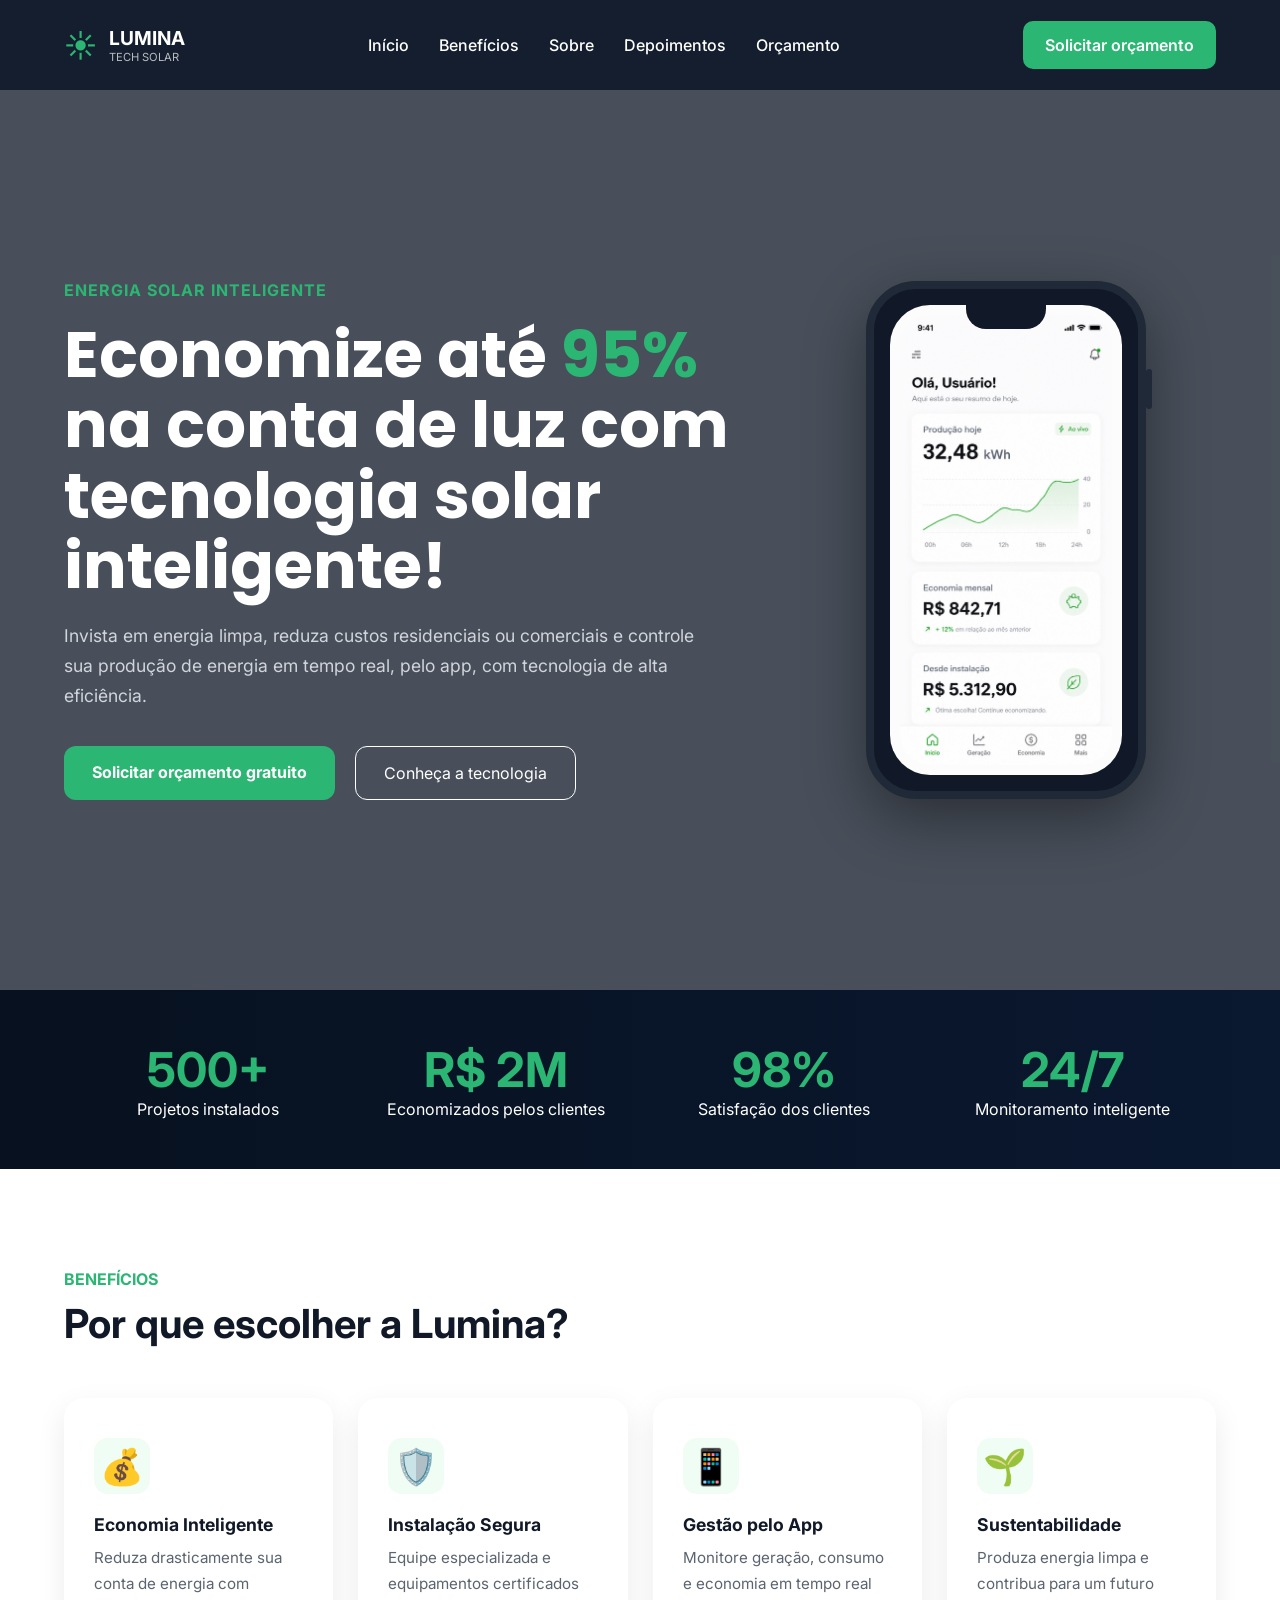
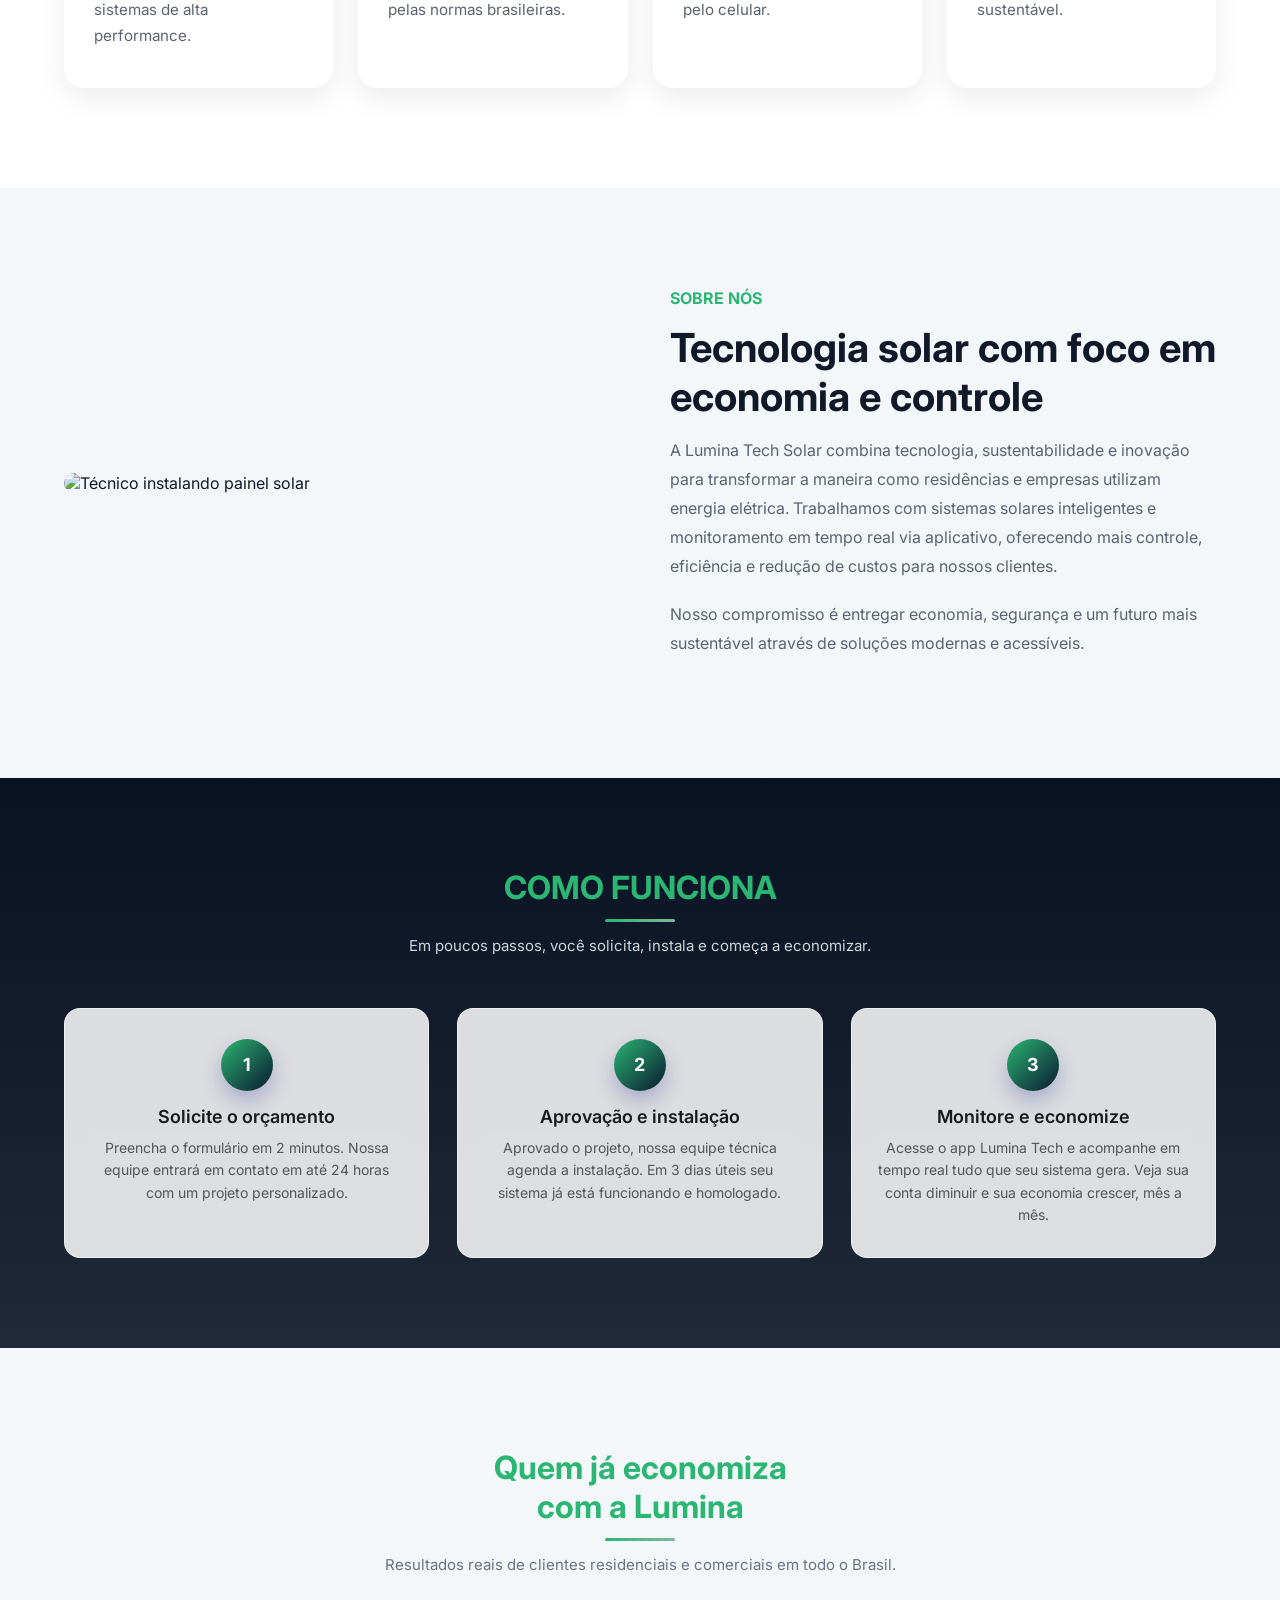
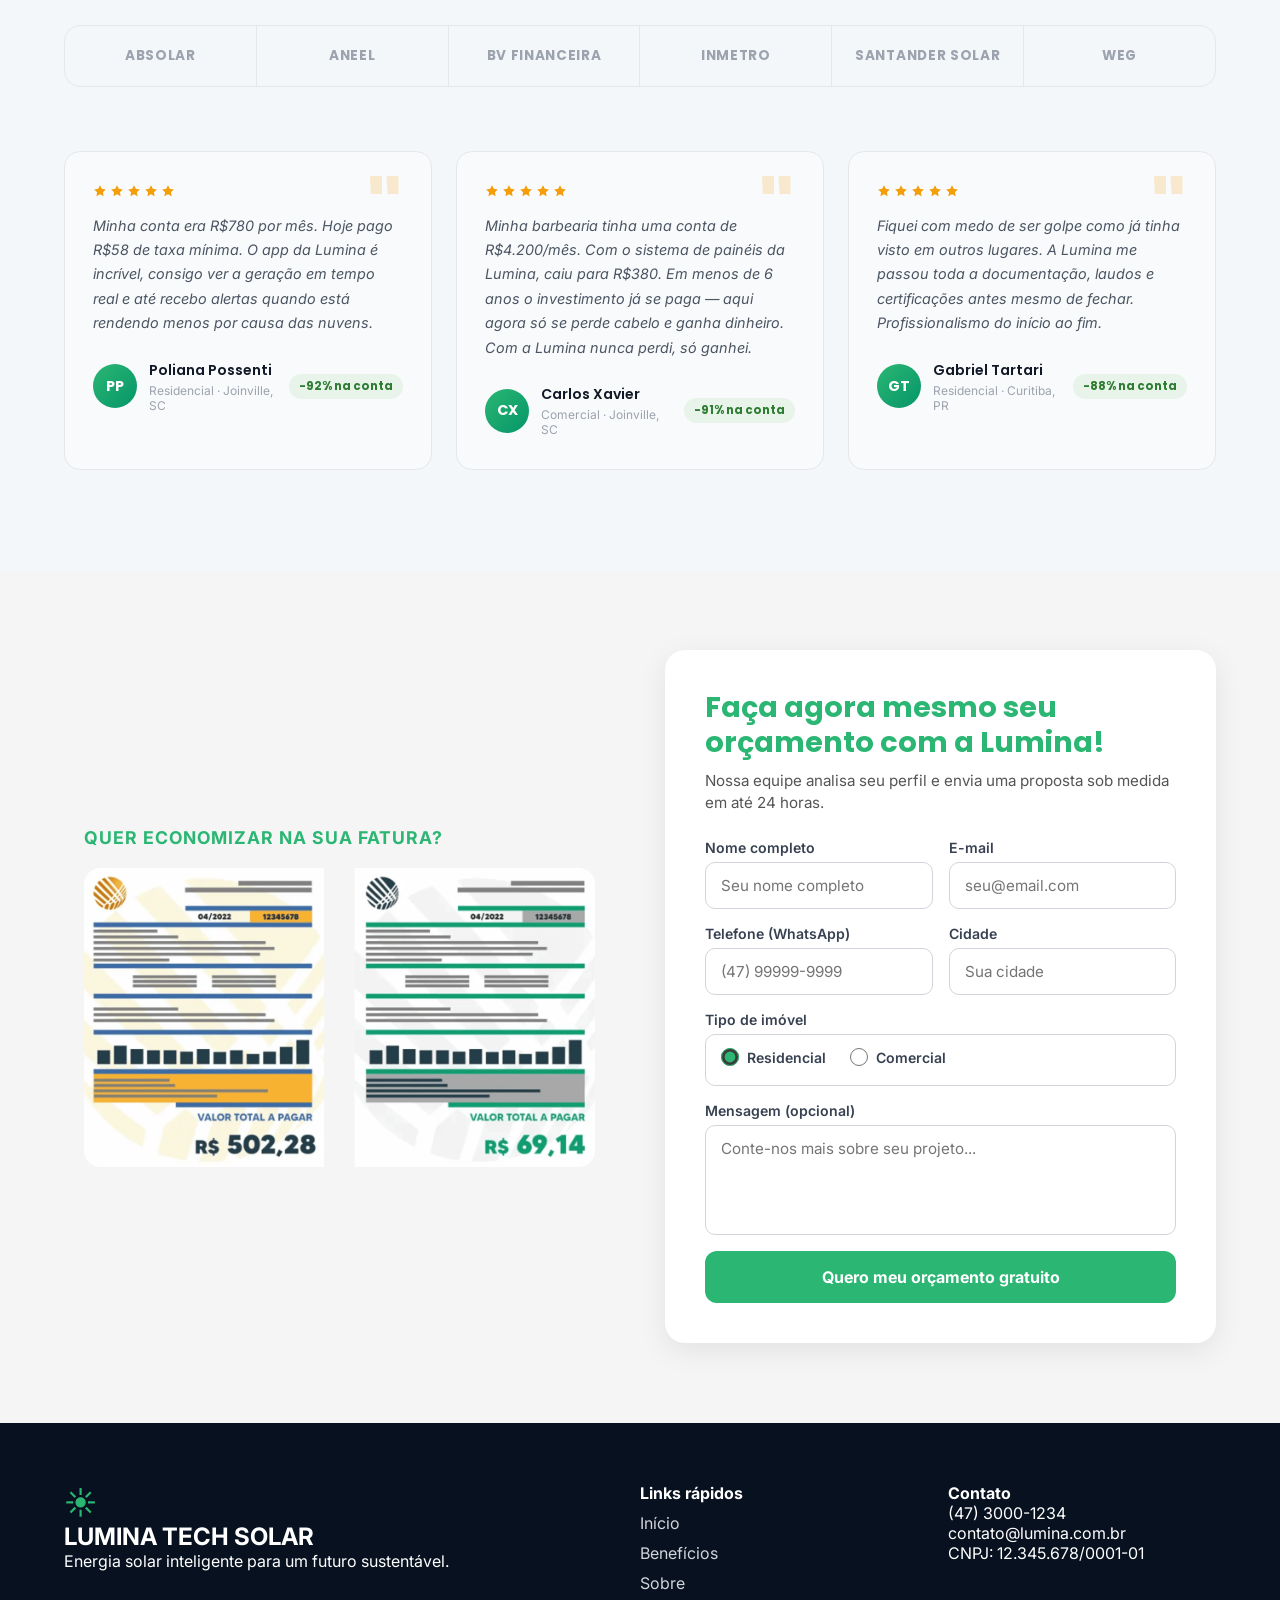
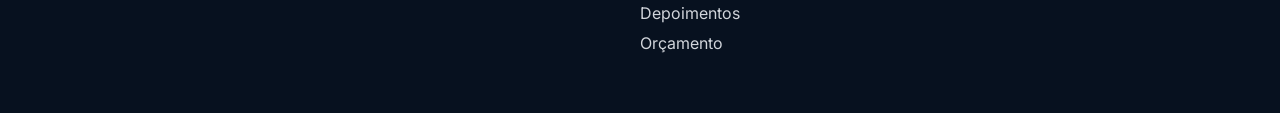
==== src/index.html @ 0398b2c4 "refact: refact architecture" ====
<!DOCTYPE html>
<html lang="pt-BR">
<head>
  <meta charset="UTF-8" />
  <meta name="viewport" content="width=device-width, initial-scale=1.0"/>
  <title>Lumina Tech Solar</title>

  <link rel="stylesheet" href="style/style.css"/>

  <link rel="preconnect" href="https://fonts.googleapis.com">
  <link rel="preconnect" href="https://fonts.gstatic.com" crossorigin>

  <link href="https://fonts.googleapis.com/css2?family=Inter:wght@300;400;500;600;700&family=Poppins:wght@600;700;800&display=swap" rel="stylesheet">
</head>

<body>

  <!-- HEADER -->
  <header class="header">
    <div class="container nav">

      <div class="logo">
        <span class="logo-icon">☀</span>
        <div>
          <h2>LUMINA</h2>
          <p>TECH SOLAR</p>
        </div>
      </div>

      <nav>
        <ul class="menu">
          <li><a href="#inicio">Início</a></li>
          <li><a href="#beneficios">Benefícios</a></li>
          <li><a href="#sobre">Sobre</a></li>
          <li><a href="#depoimentos">Depoimentos</a></li>
          <li><a href="#orcamento">Orçamento</a></li>
        </ul>
      </nav>

      <a href="#orcamento" class="btn-nav">Solicitar orçamento</a>

    </div>
  </header>

  <!-- HERO -->
  <section class="hero" id="inicio">
    <div class="overlay"></div>
    <div class="container hero-content">
      <div class="hero-text">
        <span class="tag">ENERGIA SOLAR INTELIGENTE</span>

        <h1>
          Economize até <span>95%</span><br>
          na conta de luz com<br>
          tecnologia solar inteligente!
        </h1>

        <p>
          Invista em energia limpa, reduza custos residenciais ou comerciais e controle sua produção de energia em tempo real,
          pelo app, com tecnologia de alta eficiência.
        </p>

        <div class="hero-buttons">
          <a href="#orcamento" class="btn-primary">Solicitar orçamento gratuito</a>
          <a href="#sobre" class="btn-secondary">Conheça a tecnologia</a>
        </div>
      </div>

      <div class="hero-phone">
        <div class="phone">
          <div class="phone-screen">
            <img src="media/app.png" alt="App Lumina">
          </div>
        </div>
      </div>
    </div>
  </section>

  <!-- STATS -->
  <section class="stats">
    <div class="container stats-grid">
      <div class="stat">
        <h2>500+</h2>
        <p>Projetos instalados</p>
      </div>
      <div class="stat">
        <h2>R$ 2M</h2>
        <p>Economizados pelos clientes</p>
      </div>
      <div class="stat">
        <h2>98%</h2>
        <p>Satisfação dos clientes</p>
      </div>
      <div class="stat">
        <h2>24/7</h2>
        <p>Monitoramento inteligente</p>
      </div>
    </div>
  </section>

  <!-- BENEFÍCIOS -->
  <section class="benefits" id="beneficios">
    <div class="container">
      <div class="benefits-title">
        <span>BENEFÍCIOS</span>
        <h2>Por que escolher a Lumina?</h2>
      </div>

      <div class="cards">
        <article class="card">
          <div class="icon">💰</div>
          <h3>Economia Inteligente</h3>
          <p>Reduza drasticamente sua conta de energia com sistemas de alta performance.</p>
        </article>

        <article class="card">
          <div class="icon">🛡️</div>
          <h3>Instalação Segura</h3>
          <p>Equipe especializada e equipamentos certificados pelas normas brasileiras.</p>
        </article>

        <article class="card">
          <div class="icon">📱</div>
          <h3>Gestão pelo App</h3>
          <p>Monitore geração, consumo e economia em tempo real pelo celular.</p>
        </article>

        <article class="card">
          <div class="icon">🌱</div>
          <h3>Sustentabilidade</h3>
          <p>Produza energia limpa e contribua para um futuro sustentável.</p>
        </article>
      </div>
    </div>
  </section>

  <!-- SOBRE -->
  <section class="about" id="sobre">
    <div class="container about-grid">
      <div class="about-image">
        <img
          src="https://images.unsplash.com/photo-1509391366360-2e959784a276?q=80&w=1200&auto=format&fit=crop"
          alt="Técnico instalando painel solar"
        >
      </div>

      <div class="about-text">
        <span>SOBRE NÓS</span>
        <h2>Tecnologia solar com foco em economia e controle</h2>
        <p>
          A Lumina Tech Solar combina tecnologia, sustentabilidade e inovação para transformar
          a maneira como residências e empresas utilizam energia elétrica.
          Trabalhamos com sistemas solares inteligentes e monitoramento em tempo real via aplicativo,
          oferecendo mais controle, eficiência e redução de custos para nossos clientes.
        </p>
        <p>
          Nosso compromisso é entregar economia, segurança
          e um futuro mais sustentável através de soluções modernas e acessíveis.
        </p>
      </div>
    </div>
  </section>

  <!-- COMO FUNCIONA -->
  <section id="como-funciona" aria-labelledby="como-funciona-title">
    <div class="container">
      <div class="section-header">
        <h2 class="section-title" id="como-funciona-title">COMO FUNCIONA</h2>
        <p class="section-subtitle">Em poucos passos, você solicita, instala e começa a economizar.</p>
      </div>

      <div class="steps-grid">
        <article class="step">
          <div class="step-number" aria-hidden="true">1</div>
          <h3 class="step-title">Solicite o orçamento</h3>
          <p class="step-desc">Preencha o formulário em 2 minutos. Nossa equipe entrará em contato em até 24 horas com um projeto personalizado.</p>
        </article>

        <article class="step">
          <div class="step-number" aria-hidden="true">2</div>
          <h3 class="step-title">Aprovação e instalação</h3>
          <p class="step-desc">Aprovado o projeto, nossa equipe técnica agenda a instalação. Em 3 dias úteis seu sistema já está funcionando e homologado.</p>
        </article>

        <article class="step">
          <div class="step-number" aria-hidden="true">3</div>
          <h3 class="step-title">Monitore e economize</h3>
          <p class="step-desc">Acesse o app Lumina Tech e acompanhe em tempo real tudo que seu sistema gera. Veja sua conta diminuir e sua economia crescer, mês a mês.</p>
        </article>
      </div>
    </div>
  </section>

  <!-- DEPOIMENTOS -->
  <section id="depoimentos" aria-labelledby="depoimentos-title">
    <div class="container">
      <div class="section-header">
        <h2 class="section-title" id="depoimentos-title">Quem já economiza<br>com a Lumina</h2>
        <p class="section-subtitle">Resultados reais de clientes residenciais e comerciais em todo o Brasil.</p>
      </div>

      <div class="partners-bar" aria-label="Parceiros e certificações">
        <div class="partner-item"><span class="partner-logo">ABSOLAR</span></div>
        <div class="partner-item"><span class="partner-logo">ANEEL</span></div>
        <div class="partner-item"><span class="partner-logo">BV Financeira</span></div>
        <div class="partner-item"><span class="partner-logo">INMETRO</span></div>
        <div class="partner-item"><span class="partner-logo">Santander Solar</span></div>
        <div class="partner-item"><span class="partner-logo">WEG</span></div>
      </div>

      <div class="testimonials-grid">
        <article class="testimonial-card">
          <div class="testimonial-stars" aria-label="5 estrelas">
            <svg class="star" viewBox="0 0 24 24"><path d="M12 2l3.09 6.26L22 9.27l-5 4.87 1.18 6.88L12 17.77l-6.18 3.25L7 14.14 2 9.27l6.91-1.01L12 2z"/></svg>
            <svg class="star" viewBox="0 0 24 24"><path d="M12 2l3.09 6.26L22 9.27l-5 4.87 1.18 6.88L12 17.77l-6.18 3.25L7 14.14 2 9.27l6.91-1.01L12 2z"/></svg>
            <svg class="star" viewBox="0 0 24 24"><path d="M12 2l3.09 6.26L22 9.27l-5 4.87 1.18 6.88L12 17.77l-6.18 3.25L7 14.14 2 9.27l6.91-1.01L12 2z"/></svg>
            <svg class="star" viewBox="0 0 24 24"><path d="M12 2l3.09 6.26L22 9.27l-5 4.87 1.18 6.88L12 17.77l-6.18 3.25L7 14.14 2 9.27l6.91-1.01L12 2z"/></svg>
            <svg class="star" viewBox="0 0 24 24"><path d="M12 2l3.09 6.26L22 9.27l-5 4.87 1.18 6.88L12 17.77l-6.18 3.25L7 14.14 2 9.27l6.91-1.01L12 2z"/></svg>
          </div>
          <p class="testimonial-text">Minha conta era R$780 por mês. Hoje pago R$58 de taxa mínima. O app da Lumina é incrível, consigo ver a geração em tempo real e até recebo alertas quando está rendendo menos por causa das nuvens.</p>
          <div class="testimonial-author">
            <div class="author-avatar" aria-hidden="true">PP</div>
            <div>
              <div class="author-name">Poliana Possenti</div>
              <div class="author-info">Residencial · Joinville, SC</div>
            </div>
            <div class="author-saving">-92% na conta</div>
          </div>
        </article>

        <article class="testimonial-card">
          <div class="testimonial-stars" aria-label="5 estrelas">
            <svg class="star" viewBox="0 0 24 24"><path d="M12 2l3.09 6.26L22 9.27l-5 4.87 1.18 6.88L12 17.77l-6.18 3.25L7 14.14 2 9.27l6.91-1.01L12 2z"/></svg>
            <svg class="star" viewBox="0 0 24 24"><path d="M12 2l3.09 6.26L22 9.27l-5 4.87 1.18 6.88L12 17.77l-6.18 3.25L7 14.14 2 9.27l6.91-1.01L12 2z"/></svg>
            <svg class="star" viewBox="0 0 24 24"><path d="M12 2l3.09 6.26L22 9.27l-5 4.87 1.18 6.88L12 17.77l-6.18 3.25L7 14.14 2 9.27l6.91-1.01L12 2z"/></svg>
            <svg class="star" viewBox="0 0 24 24"><path d="M12 2l3.09 6.26L22 9.27l-5 4.87 1.18 6.88L12 17.77l-6.18 3.25L7 14.14 2 9.27l6.91-1.01L12 2z"/></svg>
            <svg class="star" viewBox="0 0 24 24"><path d="M12 2l3.09 6.26L22 9.27l-5 4.87 1.18 6.88L12 17.77l-6.18 3.25L7 14.14 2 9.27l6.91-1.01L12 2z"/></svg>
          </div>
          <p class="testimonial-text">Minha barbearia tinha uma conta de R$4.200/mês. Com o sistema de painéis da Lumina, caiu para R$380. Em menos de 6 anos o investimento já se paga — aqui agora só se perde cabelo e ganha dinheiro. Com a Lumina nunca perdi, só ganhei.</p>
          <div class="testimonial-author">
            <div class="author-avatar" aria-hidden="true">CX</div>
            <div>
              <div class="author-name">Carlos Xavier</div>
              <div class="author-info">Comercial · Joinville, SC</div>
            </div>
            <div class="author-saving">-91% na conta</div>
          </div>
        </article>

        <article class="testimonial-card">
          <div class="testimonial-stars" aria-label="5 estrelas">
            <svg class="star" viewBox="0 0 24 24"><path d="M12 2l3.09 6.26L22 9.27l-5 4.87 1.18 6.88L12 17.77l-6.18 3.25L7 14.14 2 9.27l6.91-1.01L12 2z"/></svg>
            <svg class="star" viewBox="0 0 24 24"><path d="M12 2l3.09 6.26L22 9.27l-5 4.87 1.18 6.88L12 17.77l-6.18 3.25L7 14.14 2 9.27l6.91-1.01L12 2z"/></svg>
            <svg class="star" viewBox="0 0 24 24"><path d="M12 2l3.09 6.26L22 9.27l-5 4.87 1.18 6.88L12 17.77l-6.18 3.25L7 14.14 2 9.27l6.91-1.01L12 2z"/></svg>
            <svg class="star" viewBox="0 0 24 24"><path d="M12 2l3.09 6.26L22 9.27l-5 4.87 1.18 6.88L12 17.77l-6.18 3.25L7 14.14 2 9.27l6.91-1.01L12 2z"/></svg>
            <svg class="star" viewBox="0 0 24 24"><path d="M12 2l3.09 6.26L22 9.27l-5 4.87 1.18 6.88L12 17.77l-6.18 3.25L7 14.14 2 9.27l6.91-1.01L12 2z"/></svg>
          </div>
          <p class="testimonial-text">Fiquei com medo de ser golpe como já tinha visto em outros lugares. A Lumina me passou toda a documentação, laudos e certificações antes mesmo de fechar. Profissionalismo do início ao fim.</p>
          <div class="testimonial-author">
            <div class="author-avatar" aria-hidden="true">GT</div>
            <div>
              <div class="author-name">Gabriel Tartari</div>
              <div class="author-info">Residencial · Curitiba, PR</div>
            </div>
            <div class="author-saving">-88% na conta</div>
          </div>
        </article>
      </div>
    </div>
  </section>

  <!-- FORMULÁRIO -->
  <section class="form-section" id="orcamento">
    <div class="container form-grid">

      <!-- Esquerda -->
      <div class="form-left">
        <h3>QUER ECONOMIZAR NA SUA FATURA?</h3>
        <img src="media/fatura.png" alt="Simulação de fatura com energia solar">
      </div>

      <!-- Direita -->
      <div class="form-right">
        <h2>Faça agora mesmo seu orçamento com a Lumina!</h2>
        <p>Nossa equipe analisa seu perfil e envia uma proposta sob medida em até 24 horas.</p>

        <form class="form-row" id="main-form">
          <div class="input-group">
            <label for="nome">Nome completo</label>
            <input type="text" id="nome" placeholder="Seu nome completo">
          </div>

          <div class="input-group">
            <label for="email">E-mail</label>
            <input type="email" id="email" placeholder="seu@email.com">
          </div>

          <div class="input-group">
            <label for="telefone">Telefone (WhatsApp)</label>
            <input type="tel" id="telefone" placeholder="(47) 99999-9999" maxlength="11">
          </div>

          <div class="input-group">
            <label for="cidade">Cidade</label>
            <input type="text" id="cidade" placeholder="Sua cidade">
          </div>

          <div class="input-group full">
            <label>Tipo de imóvel</label>
            <div class="radio-group">
              <label class="radio-label">
                <input type="radio" name="tipo" value="Residencial" checked>
                Residencial
              </label>
              <label class="radio-label">
                <input type="radio" name="tipo" value="Comercial">
                Comercial
              </label>
            </div>
          </div>

          <div class="input-group full">
            <label for="mensagem">Mensagem (opcional)</label>
            <textarea id="mensagem" placeholder="Conte-nos mais sobre seu projeto..."></textarea>
          </div>

          <button type="submit" class="btn-form full-btn">
            Quero meu orçamento gratuito
          </button>
        </form>
      </div>

    </div>
  </section>

  <!-- FOOTER -->
  <footer class="footer">
    <div class="container footer-grid">

      <div>
        <span class="logo-icon">☀</span>
        <h2>LUMINA TECH SOLAR</h2>
        <p>Energia solar inteligente para um futuro sustentável.</p>
      </div>

      <div>
        <h4>Links rápidos</h4>
        <a href="#inicio">Início</a>
        <a href="#beneficios">Benefícios</a>
        <a href="#sobre">Sobre</a>
        <a href="#depoimentos">Depoimentos</a>
        <a href="#orcamento">Orçamento</a>
      </div>

      <div>
        <h4>Contato</h4>
        <p>(47) 3000-1234</p>
        <p>contato@lumina.com.br</p>
        <p>CNPJ: 12.345.678/0001-01</p>
      </div>

    </div>
  </footer>

</body>
</html>
---- src/style/style.css ----
/* style.css */

:root {
  --primary: #2BB673;
  --dark: #081223;
  --light: #F4F7FA;
  --text: #5B6470;
  --white: #FFFFFF;
  --gray-light: #E5E7EB;
  --gray-mid: #9CA3AF;
  --gray-text: #4B5563;
  --off-white: #F9FAFB;
  --sun: #F59E0B;
  --blue-mid: #2BB673;
  --blue-accent: #059669;
  --blue-deep: #111827;
  --shadow: 0 10px 30px rgba(0, 0, 0, 0.1);
  --transition: 0.25s ease;
  --radius-lg: 16px;
  --font-display: 'Poppins', sans-serif;
}

* {
  margin: 0;
  padding: 0;
  box-sizing: border-box;
}

html {
  scroll-behavior: smooth;
}

body {
  font-family: 'Inter', sans-serif;
  color: #111827;
  background: white;
}

.container {
  width: 90%;
  max-width: 1200px;
  margin: auto;
}

/* HEADER */

.header {
  position: sticky;
  top: 0;
  z-index: 999;
  background: rgba(8, 18, 35, .95);
  backdrop-filter: blur(10px);
}

.nav {
  height: 90px;
  display: flex;
  align-items: center;
  justify-content: space-between;
}

.logo {
  display: flex;
  align-items: center;
  gap: 12px;
  color: white;
}

.logo h2 { font-size: 1.2rem; }
.logo p { font-size: .7rem; opacity: .7; }

.logo-icon {
  font-size: 2rem;
  color: var(--primary);
}

.menu {
  display: flex;
  gap: 30px;
  list-style: none;
}

.menu a {
  text-decoration: none;
  color: white;
  font-weight: 500;
  transition: .3s;
}

.menu a:hover { color: var(--primary); }

.btn-nav {
  background: var(--primary);
  color: white;
  text-decoration: none;
  padding: 14px 22px;
  border-radius: 10px;
  font-weight: 600;
}

/* HERO */

.hero {
  position: relative;
  min-height: 100vh;
  background: url('https://images.unsplash.com/photo-1509391366360-2e959784a276?q=80&w=1400&auto=format&fit=crop') center/cover;
  display: flex;
  align-items: center;
}

.overlay {
  position: absolute;
  inset: 0;
  background: rgba(2, 12, 27, .72);
}

.hero-content {
  position: relative;
  z-index: 2;
  display: grid;
  grid-template-columns: 1fr 420px;
  align-items: center;
  gap: 40px;
}

.hero-text .tag {
  color: var(--primary);
  font-weight: 700;
  letter-spacing: 1px;
}

.hero h1 {
  font-family: 'Poppins', sans-serif;
  font-size: 4rem;
  line-height: 1.1;
  color: white;
  margin: 20px 0;
}

.hero h1 span { color: var(--primary); }

.hero p {
  color: #D1D5DB;
  font-size: 1.1rem;
  max-width: 650px;
  line-height: 1.7;
}

.hero-buttons {
  display: flex;
  gap: 20px;
  margin-top: 35px;
}

.btn-primary {
  background: var(--primary);
  color: white;
  padding: 16px 28px;
  border-radius: 12px;
  text-decoration: none;
  font-weight: 700;
  transition: .3s;
}

.btn-primary:hover { transform: translateY(-3px); }
.btn-primary:active { transform: scale(.98); }

.btn-secondary {
  border: 1px solid white;
  color: white;
  text-decoration: none;
  padding: 16px 28px;
  border-radius: 12px;
}

/* PHONE */

.phone {
  background: #111827;
  width: 280px;
  border-radius: 50px;
  padding: 16px;
  border: 8px solid #1F2937;
  margin: auto;
  box-shadow: 0 20px 60px rgba(0,0,0,.4);
  position: relative;
}

.phone::before {
  content: '';
  position: absolute;
  top: 16px;
  left: 50%;
  transform: translateX(-50%);
  width: 80px;
  height: 24px;
  background: #111827;
  border-radius: 0 0 20px 20px;
  z-index: 10;
}

.phone::after {
  content: '';
  position: absolute;
  right: -14px;
  top: 80px;
  width: 6px;
  height: 40px;
  background: #1F2937;
  border-radius: 3px;
}

.phone-screen {
  background: #fcfcfc;
  border-radius: 40px;
  padding: 10px;
  min-height: 460px;
}

.phone-screen img {
  width: 100%;
  height: 450px;
  object-fit: cover;
  border-radius: 30px;
  display: block;
}

/* STATS */

.stats {
  background: linear-gradient(90deg, #07111F, #0A1830);
  color: white;
  padding: 50px 0;
}

.stats-grid {
  display: grid;
  grid-template-columns: repeat(4, 1fr);
  text-align: center;
}

.stat h2 {
  color: var(--primary);
  font-size: 3rem;
}

/* BENEFITS */

.benefits {
  padding: 100px 0;
  background: white;
}

.benefits-title span {
  color: var(--primary);
  font-weight: 700;
}

.benefits-title h2 {
  font-size: 2.5rem;
  margin-top: 10px;
}

.cards {
  display: grid;
  grid-template-columns: repeat(4, 1fr);
  gap: 25px;
  margin-top: 50px;
}

.card {
  background: white;
  padding: 40px 30px;
  border-radius: 20px;
  box-shadow: 0 10px 30px rgba(0, 0, 0, .08);
  display: flex;
  flex-direction: column;
  transition: transform .3s, box-shadow .3s;
}

.card:hover {
  transform: translateY(-6px);
  box-shadow: 0 20px 40px rgba(0, 0, 0, .13);
}

.card .icon {
  font-size: 2.2rem;
  width: 56px;
  height: 56px;
  background: #F0FDF4;
  border-radius: 14px;
  display: flex;
  align-items: center;
  justify-content: center;
}

.card h3 {
  margin: 20px 0 10px;
  font-size: 1.1rem;
}

.card p {
  color: var(--text);
  line-height: 1.7;
  font-size: .95rem;
}

/* ABOUT */

.about {
  padding: 100px 0;
  background: var(--light);
}

.about-grid {
  display: grid;
  grid-template-columns: 1fr 1fr;
  gap: 60px;
  align-items: center;
}

.about-image img {
  width: 100%;
  border-radius: 30px;
}

.about-text span {
  color: var(--primary);
  font-weight: 700;
}

.about-text h2 {
  font-size: 2.5rem;
  margin: 15px 0;
}

.about-text p {
  color: var(--text);
  line-height: 1.8;
  margin-bottom: 20px;
}

/* SECTION HEADER */

.section-header {
  text-align: center;
  max-width: 700px;
  margin: 0 auto;
}

.section-title {
  font-size: 32px;
  font-weight: 700;
  color: var(--primary);
  margin-bottom: 10px;
  position: relative;
}

.section-title::after {
  content: "";
  width: 70px;
  height: 3px;
  background: linear-gradient(90deg, #2BB673, #81b79d);
  display: block;
  margin: 12px auto 0;
  border-radius: 10px;
}

.section-subtitle {
  font-size: 15px;
  color: #6B7280;
  line-height: 1.6;
  margin-top: 12px;
}

/* COMO FUNCIONA */

#como-funciona {
  padding: 90px 0;
  background: linear-gradient(180deg, #081223, #1F2937);
  position: relative;
  overflow: hidden;
}

#como-funciona .section-subtitle {
  color: #D1D5DB;
}

.steps-grid {
  display: grid;
  grid-template-columns: repeat(3, 1fr);
  gap: 28px;
  margin-top: 50px;
}

.step {
  background: rgba(255, 255, 255, 0.85);
  backdrop-filter: blur(10px);
  border: 1px solid rgba(255, 255, 255, 0.6);
  border-radius: 16px;
  padding: 30px 25px;
  text-align: center;
  position: relative;
  transition: all 0.35s ease;
  transform: translateY(20px);
  opacity: 0;
  animation: fadeUp 0.8s ease forwards;
}

.step:nth-child(1) { animation-delay: 0.1s; }
.step:nth-child(2) { animation-delay: 0.25s; }
.step:nth-child(3) { animation-delay: 0.4s; }

.step:hover {
  transform: translateY(-8px) scale(1.02);
  box-shadow: 0 20px 40px rgba(0, 0, 0, 0.12);
}

.step-number {
  width: 52px;
  height: 52px;
  margin: 0 auto 15px;
  border-radius: 50%;
  background: linear-gradient(135deg, #2BB673, #0A1830);
  color: #fff;
  display: flex;
  align-items: center;
  justify-content: center;
  font-weight: bold;
  font-size: 18px;
  box-shadow: 0 10px 20px rgba(26, 35, 135, 0.25);
  position: relative;
}

.step-number::after {
  content: "";
  position: absolute;
  inset: -4px;
  border-radius: 50%;
  background: radial-gradient(circle, rgba(255,255,255,0.25), transparent 60%);
  opacity: 0;
  transition: 0.3s;
}

.step:hover .step-number::after { opacity: 1; }

.step-title {
  font-size: 18px;
  margin-bottom: 10px;
  color: #1a1a1a;
  font-weight: 600;
}

.step-desc {
  font-size: 14px;
  color: #555;
  line-height: 1.6;
}

@keyframes fadeUp {
  to { transform: translateY(0); opacity: 1; }
}

/* DEPOIMENTOS */

#depoimentos {
  padding: 100px 0;
  background: var(--light);
}

.partners-bar {
  margin-top: 48px;
  margin-bottom: 64px;
  display: flex;
  align-items: center;
  border: 1px solid var(--gray-light);
  border-radius: var(--radius-lg);
  overflow: hidden;
}

.partner-item {
  flex: 1;
  padding: 20px;
  text-align: center;
  border-right: 1px solid var(--gray-light);
  display: flex;
  align-items: center;
  justify-content: center;
}

.partner-item:last-child { border-right: none; }

.partner-logo {
  font-family: var(--font-display);
  font-weight: 700;
  font-size: 0.85rem;
  color: var(--gray-mid);
  letter-spacing: 0.05em;
  text-transform: uppercase;
  transition: color var(--transition);
}

.partner-item:hover .partner-logo { color: var(--blue-mid); }

.testimonials-grid {
  display: grid;
  grid-template-columns: repeat(3, 1fr);
  gap: 24px;
}

.testimonial-card {
  background: var(--off-white);
  border-radius: var(--radius-lg);
  padding: 32px 28px;
  border: 1px solid var(--gray-light);
  transition: box-shadow var(--transition);
  position: relative;
}

.testimonial-card:hover { box-shadow: var(--shadow); }

.testimonial-card::before {
  content: '"';
  position: absolute;
  top: 20px;
  right: 28px;
  font-family: var(--font-display);
  font-size: 5rem;
  font-weight: 800;
  color: var(--sun);
  opacity: 0.18;
  line-height: 1;
}

.testimonial-stars {
  display: flex;
  gap: 3px;
  margin-bottom: 16px;
}

.star {
  width: 14px;
  height: 14px;
  fill: var(--sun);
}

.testimonial-text {
  font-size: 0.9rem;
  color: var(--gray-text);
  line-height: 1.7;
  margin-bottom: 24px;
  font-style: italic;
}

.testimonial-author {
  display: flex;
  align-items: center;
  gap: 12px;
}

.author-avatar {
  width: 44px;
  height: 44px;
  border-radius: 50%;
  background: linear-gradient(135deg, var(--blue-mid), var(--blue-accent));
  display: flex;
  align-items: center;
  justify-content: center;
  font-family: var(--font-display);
  font-weight: 700;
  font-size: 0.9rem;
  color: var(--white);
  flex-shrink: 0;
}

.author-name {
  font-family: var(--font-display);
  font-weight: 600;
  font-size: 0.88rem;
  color: var(--blue-deep);
}

.author-info {
  font-size: 0.75rem;
  color: var(--gray-mid);
  margin-top: 2px;
}

.author-saving {
  margin-left: auto;
  background: rgba(76, 175, 80, 0.1);
  color: #2E7D32;
  font-family: var(--font-display);
  font-weight: 700;
  font-size: 0.72rem;
  padding: 4px 10px;
  border-radius: 50px;
  white-space: nowrap;
}

/* FORMULÁRIO */

.form-section {
  background: #f5f5f5;
  padding: 80px 0;
}

.form-grid {
  display: grid;
  grid-template-columns: 1fr 1fr;
  gap: 50px;
  align-items: center;
}

.form-left {
  padding: 20px;
}

.form-left h3 {
  margin-bottom: 20px;
  font-size: 1.1rem;
  font-weight: 700;
  color: var(--primary);
  letter-spacing: 1px;
}

.form-left img {
  width: 100%;
  max-width: 520px;
  display: block;
  border-radius: 16px;
}

.form-right {
  background: #fff;
  padding: 40px;
  border-radius: 20px;
  box-shadow: 0 8px 30px rgba(0,0,0,.08);
}

.form-right h2 {
  font-family: var(--font-display);
  font-size: 1.8rem;
  line-height: 1.2;
  color: var(--primary);
  margin-bottom: 10px;
}

.form-right > p {
  font-size: .95rem;
  color: #555;
  margin-bottom: 24px;
  line-height: 1.5;
}

.form-row {
  display: grid;
  grid-template-columns: 1fr 1fr;
  gap: 16px;
}

.input-group {
  display: flex;
  flex-direction: column;
}

.input-group label {
  margin-bottom: 6px;
  font-weight: 600;
  font-size: .88rem;
  color: #374151;
}

input,
select,
textarea {
  width: 100%;
  padding: 13px 15px;
  border: 1px solid #D1D5DB;
  border-radius: 10px;
  outline: none;
  font-size: .95rem;
  font-family: 'Inter', sans-serif;
  transition: border-color .2s, box-shadow .2s;
}

input:focus,
select:focus,
textarea:focus {
  border-color: var(--primary);
  box-shadow: 0 0 0 4px rgba(43, 182, 115, .12);
}

textarea {
  height: 110px;
  resize: none;
}

.full { grid-column: 1 / 3; }

/* RADIO GROUP */

.radio-group {
  display: flex;
  gap: 24px;
  padding: 13px 15px;
  border: 1px solid #D1D5DB;
  border-radius: 10px;
  background: white;
}

.radio-label {
  display: flex;
  align-items: center;
  gap: 8px;
  font-size: .95rem;
  color: #374151;
  cursor: pointer;
  font-weight: 500;
}

.radio-label input[type="radio"] {
  width: 18px;
  height: 18px;
  accent-color: var(--primary);
  padding: 0;
  border: none;
  box-shadow: none;
}

/* BOTÃO DO FORM */

.btn-form {
  grid-column: 1 / 3;
  background: var(--primary);
  color: white;
  padding: 16px;
  border-radius: 12px;
  border: none;
  font-size: 1rem;
  font-weight: 700;
  cursor: pointer;
  width: 100%;
  transition: .3s;
  font-family: 'Inter', sans-serif;
}

.btn-form:hover {
  opacity: .9;
  transform: translateY(-2px);
}

/* FOOTER */

.footer {
  background: #07111F;
  color: white;
  padding: 60px 0;
}

.footer-grid {
  display: grid;
  grid-template-columns: 2fr 1fr 1fr;
  gap: 40px;
}

.footer a {
  display: block;
  color: #D1D5DB;
  margin-top: 10px;
  text-decoration: none;
}

.footer a:hover { color: var(--primary); }

/* RESPONSIVO */

@media (max-width: 992px) {

  .hero-content,
  .about-grid,
  .form-grid {
    grid-template-columns: 1fr;
  }

  .hero-phone {
    display: none;
  }

  .cards,
  .testimonials-grid,
  .stats-grid {
    grid-template-columns: 1fr 1fr;
  }

  .hero h1 { font-size: 3rem; }

  .menu { display: none; }

  .form-left { text-align: center; }
  .form-left img { margin: 0 auto; }
}

@media (max-width: 768px) {

  .cards,
  .testimonials-grid,
  .stats-grid {
    grid-template-columns: 1fr;
  }

  .steps-grid { grid-template-columns: 1fr; }

  .form-row { grid-template-columns: 1fr; }

  .full { grid-column: auto; }

  .btn-form { grid-column: auto; }

  .hero h1 { font-size: 2.4rem; }

  .hero-buttons { flex-direction: column; }

  .footer-grid { grid-template-columns: 1fr; }

  .partners-bar { flex-wrap: wrap; }

  .partner-item {
    border-right: none;
    border-bottom: 1px solid var(--gray-light);
    flex: 1 1 50%;
  }

  .partner-item:last-child { border-bottom: none; }

  .form-right { padding: 24px; }

  .form-right h2 { font-size: 1.5rem; }
}
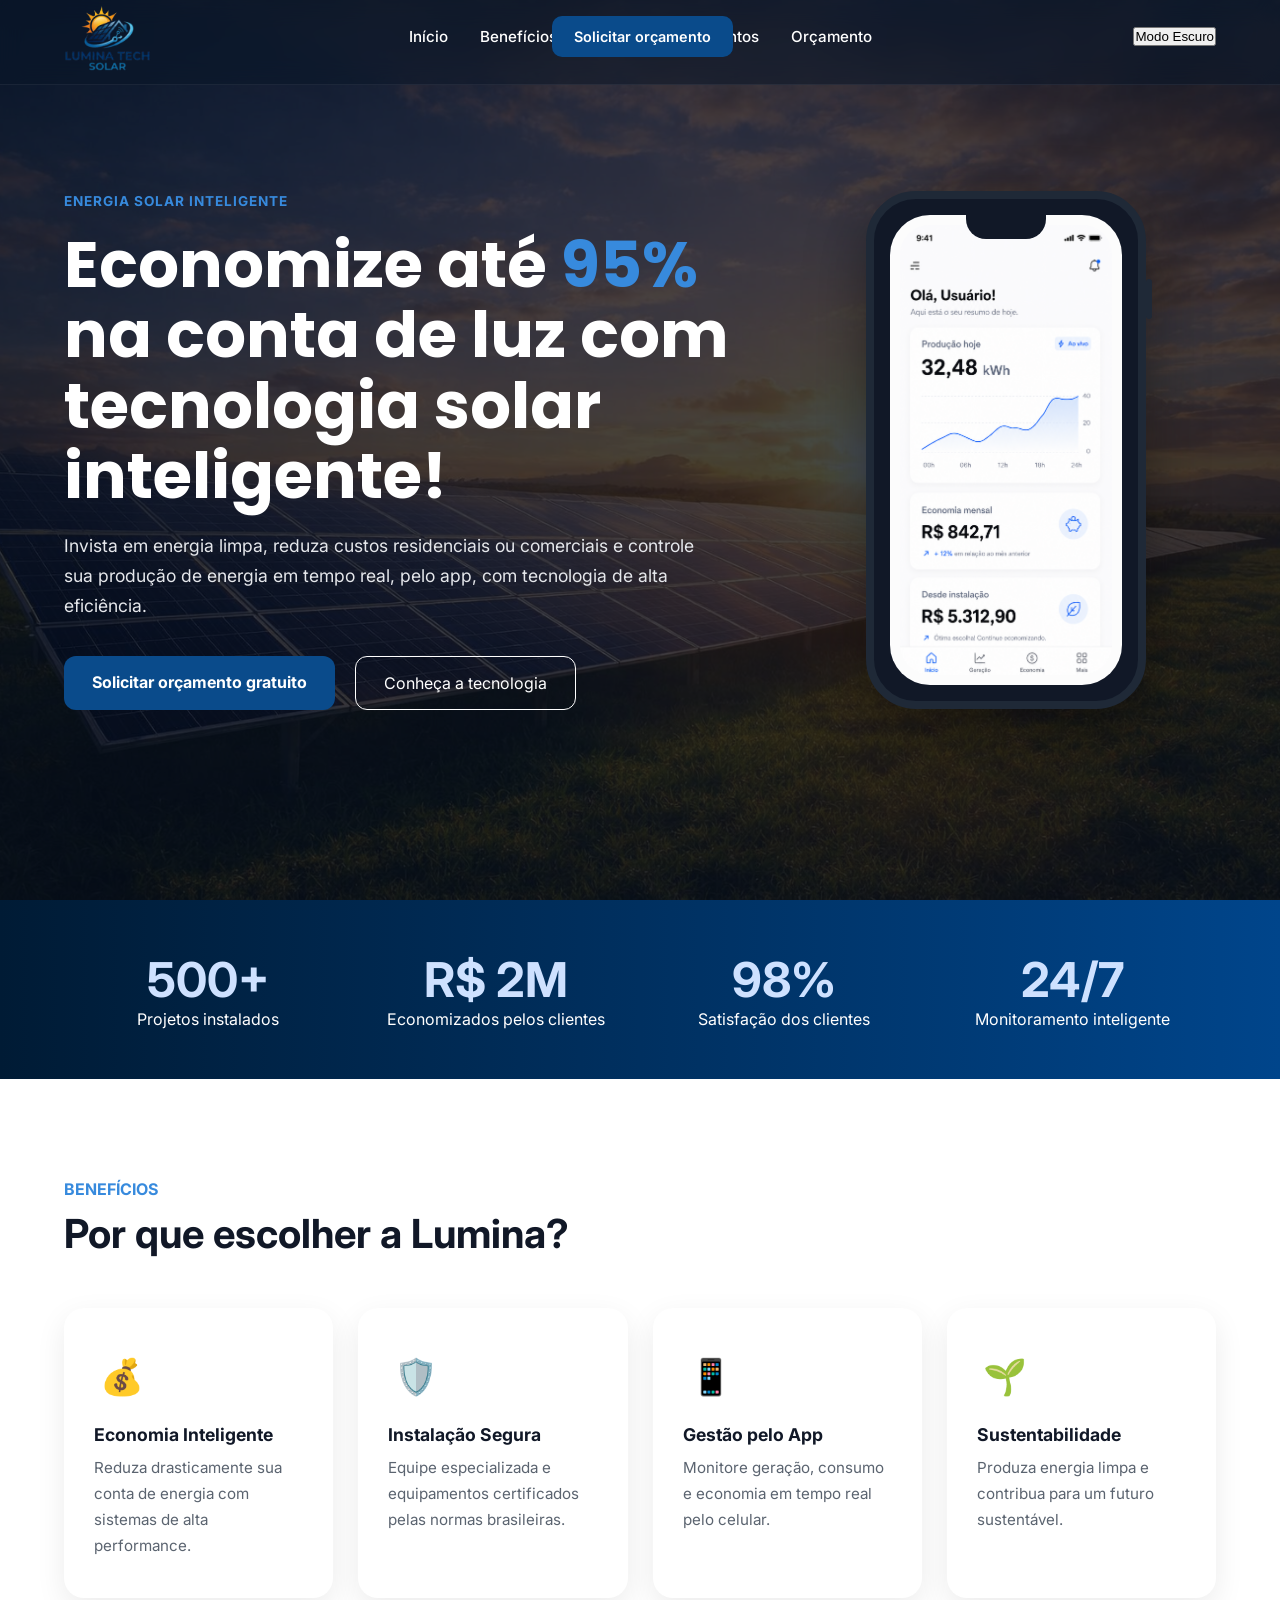
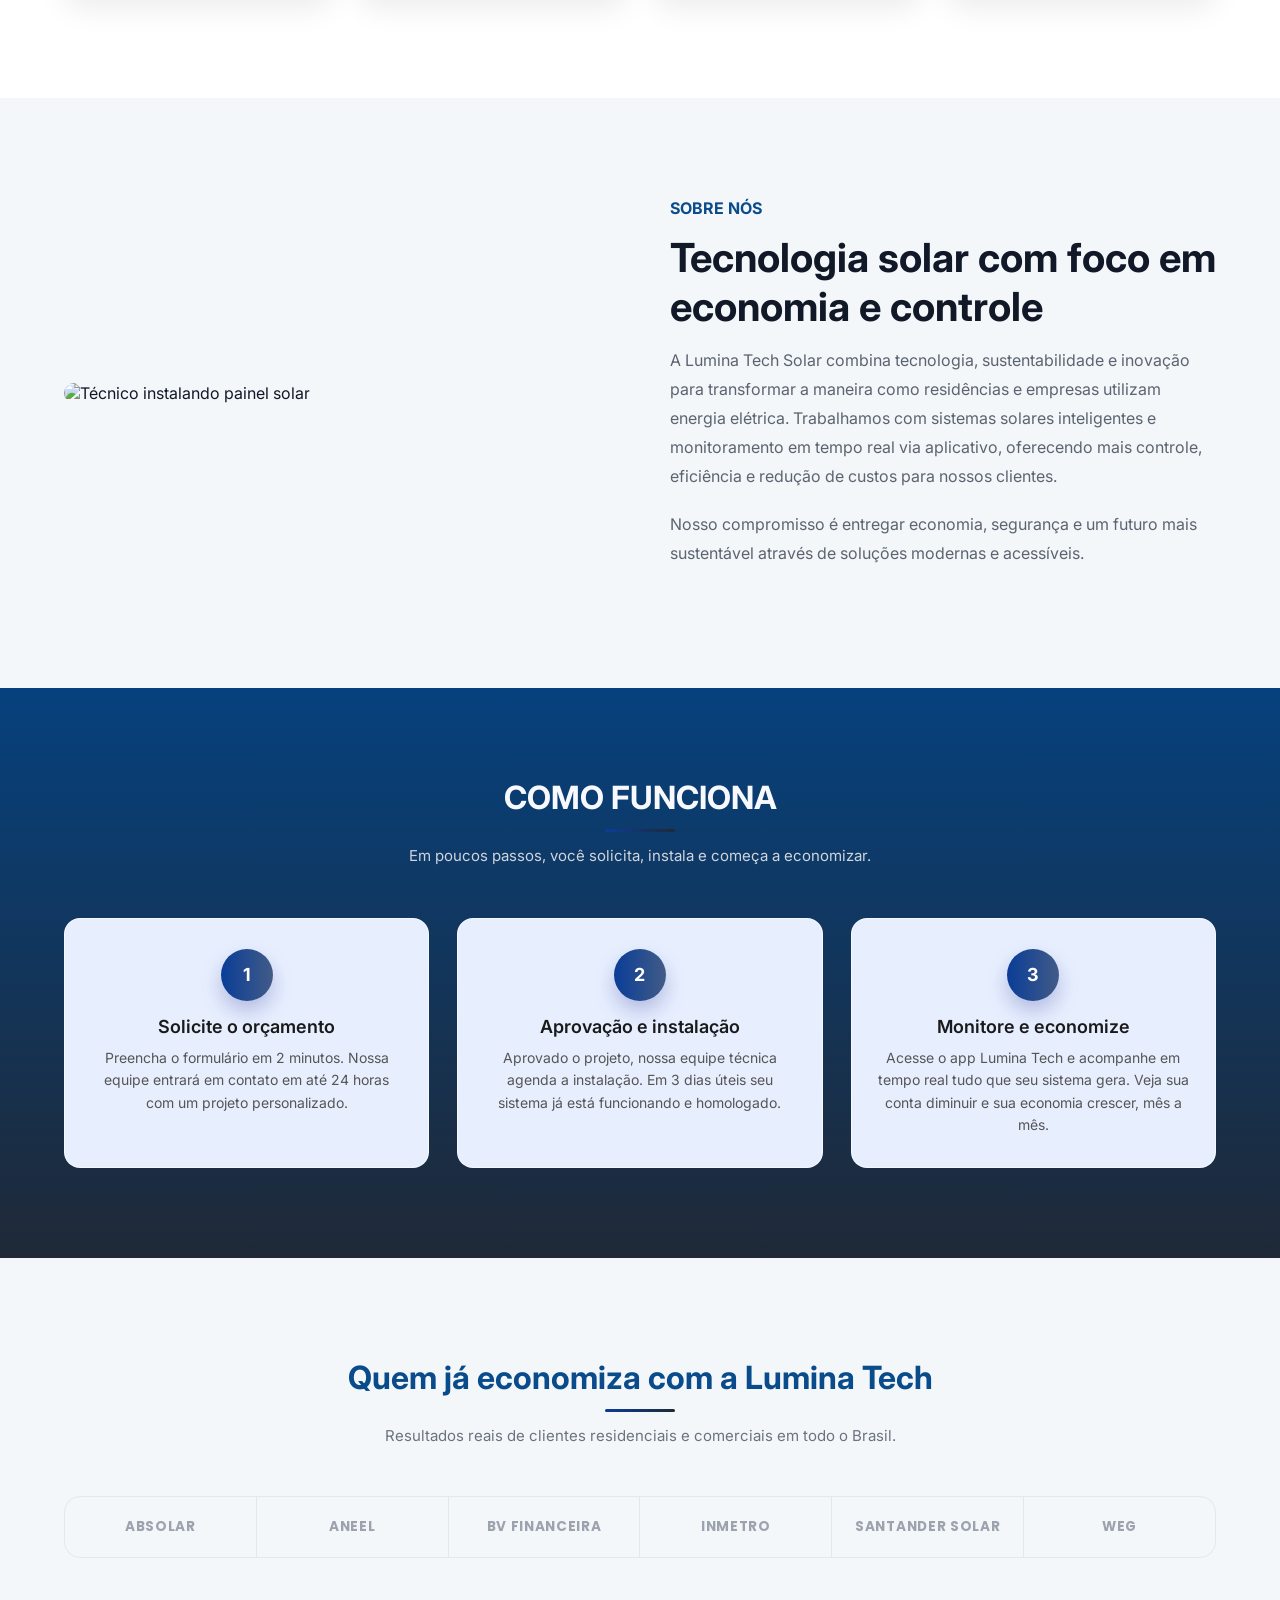
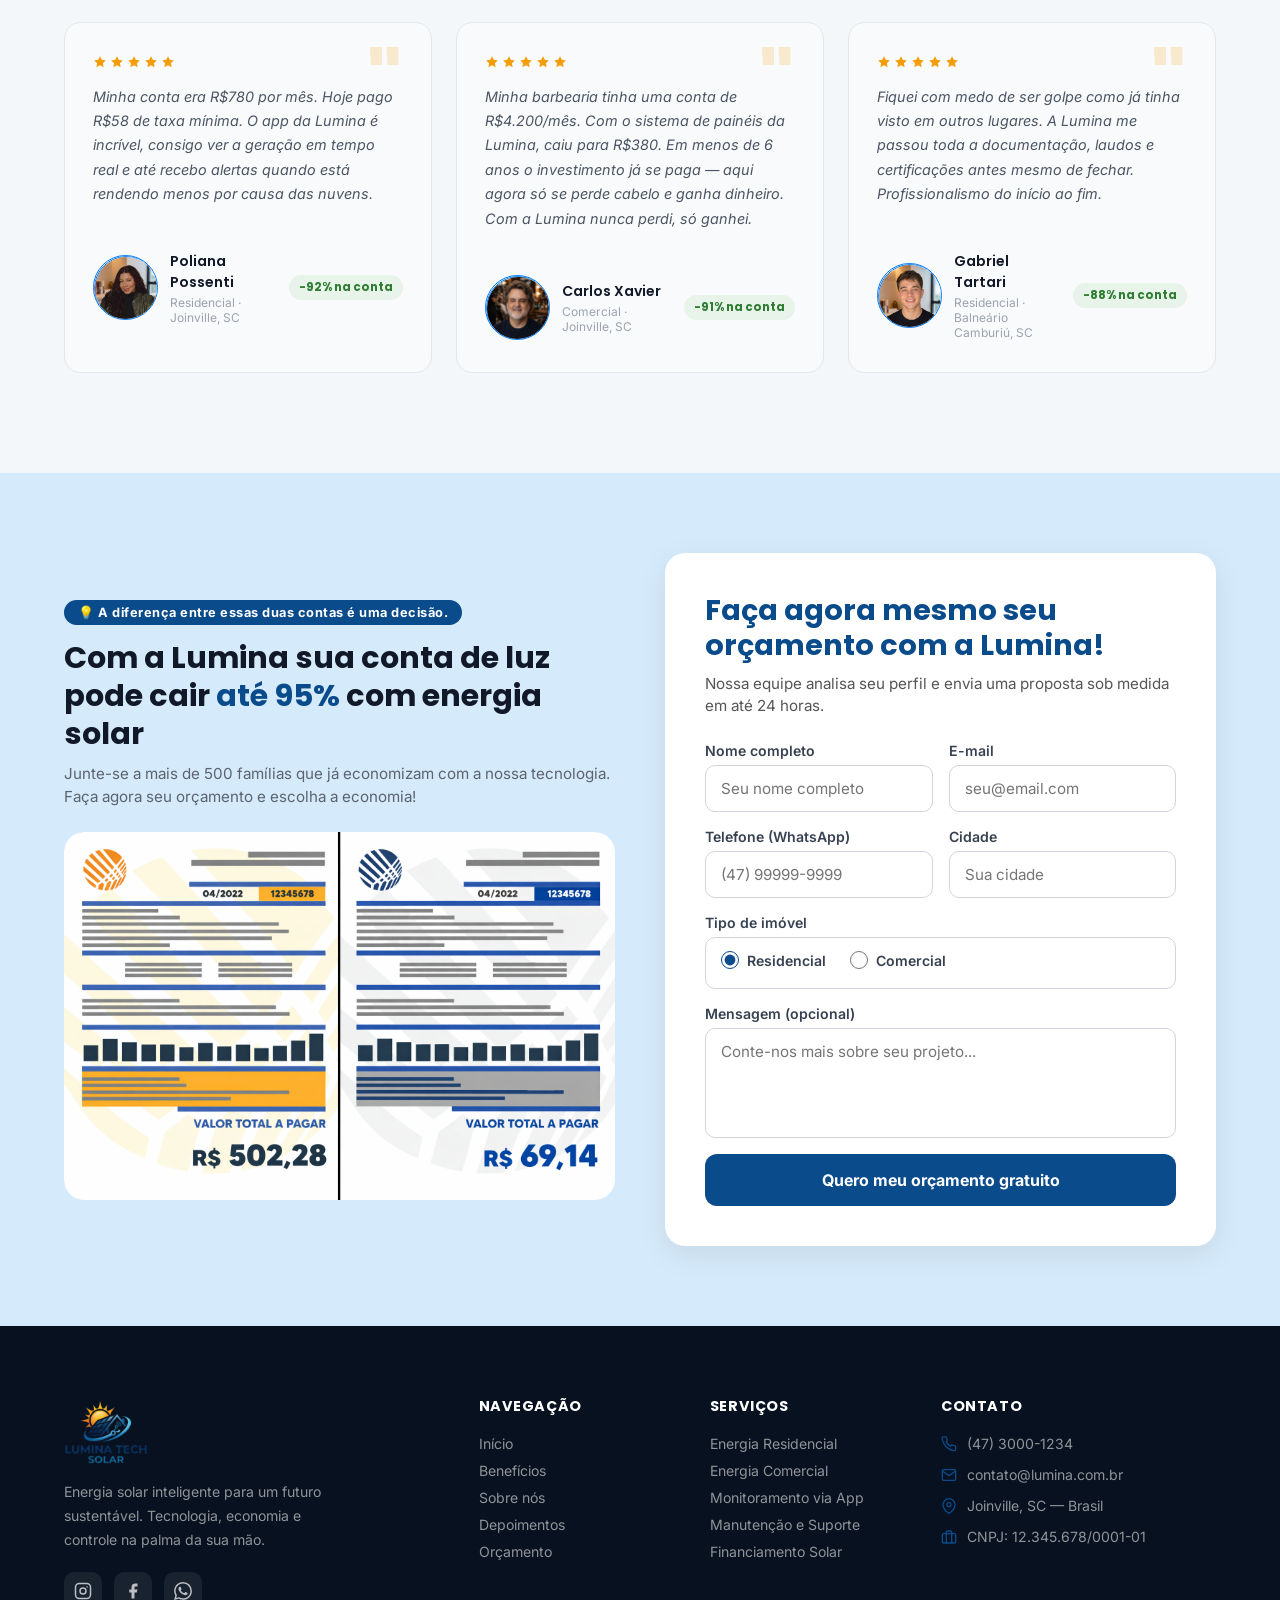
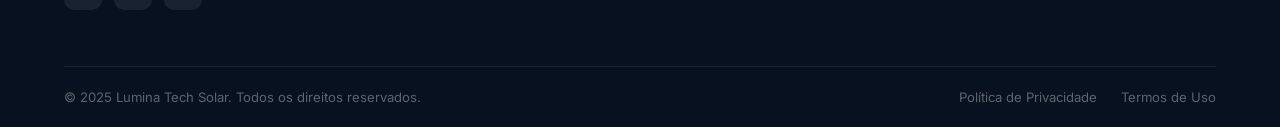
==== commit d60dde55: "commit" ====
--- a/src/index.html
+++ b/src/index.html
@@ -4,27 +4,18 @@
   <meta charset="UTF-8" />
   <meta name="viewport" content="width=device-width, initial-scale=1.0"/>
   <title>Lumina Tech Solar</title>
-
   <link rel="stylesheet" href="style/style.css"/>
-
   <link rel="preconnect" href="https://fonts.googleapis.com">
   <link rel="preconnect" href="https://fonts.gstatic.com" crossorigin>
-
   <link href="https://fonts.googleapis.com/css2?family=Inter:wght@300;400;500;600;700&family=Poppins:wght@600;700;800&display=swap" rel="stylesheet">
 </head>
-
 <body>
 
-  <!-- HEADER -->
   <header class="header">
     <div class="container nav">
 
       <div class="logo">
-        <span class="logo-icon">☀</span>
-        <div>
-          <h2>LUMINA</h2>
-          <p>TECH SOLAR</p>
-        </div>
+        <img src="media/logo.png" alt="Lumina Tech Solar">
       </div>
 
       <nav>
@@ -39,33 +30,30 @@
 
       <a href="#orcamento" class="btn-nav">Solicitar orçamento</a>
 
+      <button id="darkmode">Modo Escuro</button>
+
     </div>
   </header>
 
-  <!-- HERO -->
   <section class="hero" id="inicio">
     <div class="overlay"></div>
     <div class="container hero-content">
       <div class="hero-text">
         <span class="tag">ENERGIA SOLAR INTELIGENTE</span>
-
         <h1>
           Economize até <span>95%</span><br>
           na conta de luz com<br>
           tecnologia solar inteligente!
         </h1>
-
         <p>
           Invista em energia limpa, reduza custos residenciais ou comerciais e controle sua produção de energia em tempo real,
           pelo app, com tecnologia de alta eficiência.
         </p>
-
         <div class="hero-buttons">
           <a href="#orcamento" class="btn-primary">Solicitar orçamento gratuito</a>
           <a href="#sobre" class="btn-secondary">Conheça a tecnologia</a>
         </div>
       </div>
-
       <div class="hero-phone">
         <div class="phone">
           <div class="phone-screen">
@@ -76,55 +64,37 @@
     </div>
   </section>
 
-  <!-- STATS -->
   <section class="stats">
     <div class="container stats-grid">
-      <div class="stat">
-        <h2>500+</h2>
-        <p>Projetos instalados</p>
-      </div>
-      <div class="stat">
-        <h2>R$ 2M</h2>
-        <p>Economizados pelos clientes</p>
-      </div>
-      <div class="stat">
-        <h2>98%</h2>
-        <p>Satisfação dos clientes</p>
-      </div>
-      <div class="stat">
-        <h2>24/7</h2>
-        <p>Monitoramento inteligente</p>
-      </div>
-    </div>
-  </section>
-
-  <!-- BENEFÍCIOS -->
+      <div class="stat"><h2>500+</h2><p>Projetos instalados</p></div>
+      <div class="stat"><h2>R$ 2M</h2><p>Economizados pelos clientes</p></div>
+      <div class="stat"><h2>98%</h2><p>Satisfação dos clientes</p></div>
+      <div class="stat"><h2>24/7</h2><p>Monitoramento inteligente</p></div>
+    </div>
+  </section>
+
   <section class="benefits" id="beneficios">
     <div class="container">
       <div class="benefits-title">
         <span>BENEFÍCIOS</span>
         <h2>Por que escolher a Lumina?</h2>
       </div>
-
       <div class="cards">
         <article class="card">
           <div class="icon">💰</div>
           <h3>Economia Inteligente</h3>
           <p>Reduza drasticamente sua conta de energia com sistemas de alta performance.</p>
         </article>
-
         <article class="card">
           <div class="icon">🛡️</div>
           <h3>Instalação Segura</h3>
           <p>Equipe especializada e equipamentos certificados pelas normas brasileiras.</p>
         </article>
-
         <article class="card">
           <div class="icon">📱</div>
           <h3>Gestão pelo App</h3>
           <p>Monitore geração, consumo e economia em tempo real pelo celular.</p>
         </article>
-
         <article class="card">
           <div class="icon">🌱</div>
           <h3>Sustentabilidade</h3>
@@ -134,54 +104,37 @@
     </div>
   </section>
 
-  <!-- SOBRE -->
   <section class="about" id="sobre">
     <div class="container about-grid">
       <div class="about-image">
-        <img
-          src="https://images.unsplash.com/photo-1509391366360-2e959784a276?q=80&w=1200&auto=format&fit=crop"
-          alt="Técnico instalando painel solar"
-        >
-      </div>
-
+        <img src="https://images.unsplash.com/photo-1509391366360-2e959784a276?q=80&w=1200&auto=format&fit=crop" alt="Técnico instalando painel solar">
+      </div>
       <div class="about-text">
         <span>SOBRE NÓS</span>
         <h2>Tecnologia solar com foco em economia e controle</h2>
-        <p>
-          A Lumina Tech Solar combina tecnologia, sustentabilidade e inovação para transformar
-          a maneira como residências e empresas utilizam energia elétrica.
-          Trabalhamos com sistemas solares inteligentes e monitoramento em tempo real via aplicativo,
-          oferecendo mais controle, eficiência e redução de custos para nossos clientes.
-        </p>
-        <p>
-          Nosso compromisso é entregar economia, segurança
-          e um futuro mais sustentável através de soluções modernas e acessíveis.
-        </p>
-      </div>
-    </div>
-  </section>
-
-  <!-- COMO FUNCIONA -->
+        <p>A Lumina Tech Solar combina tecnologia, sustentabilidade e inovação para transformar a maneira como residências e empresas utilizam energia elétrica. Trabalhamos com sistemas solares inteligentes e monitoramento em tempo real via aplicativo, oferecendo mais controle, eficiência e redução de custos para nossos clientes.</p>
+        <p>Nosso compromisso é entregar economia, segurança e um futuro mais sustentável através de soluções modernas e acessíveis.</p>
+      </div>
+    </div>
+  </section>
+
   <section id="como-funciona" aria-labelledby="como-funciona-title">
     <div class="container">
       <div class="section-header">
         <h2 class="section-title" id="como-funciona-title">COMO FUNCIONA</h2>
         <p class="section-subtitle">Em poucos passos, você solicita, instala e começa a economizar.</p>
       </div>
-
       <div class="steps-grid">
         <article class="step">
           <div class="step-number" aria-hidden="true">1</div>
           <h3 class="step-title">Solicite o orçamento</h3>
           <p class="step-desc">Preencha o formulário em 2 minutos. Nossa equipe entrará em contato em até 24 horas com um projeto personalizado.</p>
         </article>
-
         <article class="step">
           <div class="step-number" aria-hidden="true">2</div>
           <h3 class="step-title">Aprovação e instalação</h3>
           <p class="step-desc">Aprovado o projeto, nossa equipe técnica agenda a instalação. Em 3 dias úteis seu sistema já está funcionando e homologado.</p>
         </article>
-
         <article class="step">
           <div class="step-number" aria-hidden="true">3</div>
           <h3 class="step-title">Monitore e economize</h3>
@@ -191,14 +144,12 @@
     </div>
   </section>
 
-  <!-- DEPOIMENTOS -->
   <section id="depoimentos" aria-labelledby="depoimentos-title">
     <div class="container">
       <div class="section-header">
-        <h2 class="section-title" id="depoimentos-title">Quem já economiza<br>com a Lumina</h2>
+        <h2 class="section-title" id="depoimentos-title">Quem já economiza com a Lumina Tech</h2>
         <p class="section-subtitle">Resultados reais de clientes residenciais e comerciais em todo o Brasil.</p>
       </div>
-
       <div class="partners-bar" aria-label="Parceiros e certificações">
         <div class="partner-item"><span class="partner-logo">ABSOLAR</span></div>
         <div class="partner-item"><span class="partner-logo">ANEEL</span></div>
@@ -207,7 +158,6 @@
         <div class="partner-item"><span class="partner-logo">Santander Solar</span></div>
         <div class="partner-item"><span class="partner-logo">WEG</span></div>
       </div>
-
       <div class="testimonials-grid">
         <article class="testimonial-card">
           <div class="testimonial-stars" aria-label="5 estrelas">
@@ -219,7 +169,9 @@
           </div>
           <p class="testimonial-text">Minha conta era R$780 por mês. Hoje pago R$58 de taxa mínima. O app da Lumina é incrível, consigo ver a geração em tempo real e até recebo alertas quando está rendendo menos por causa das nuvens.</p>
           <div class="testimonial-author">
-            <div class="author-avatar" aria-hidden="true">PP</div>
+            <div class="author-avatar">
+              <img src="media/poliana.png" alt="Foto de Poliana Possenti">
+            </div>
             <div>
               <div class="author-name">Poliana Possenti</div>
               <div class="author-info">Residencial · Joinville, SC</div>
@@ -227,7 +179,6 @@
             <div class="author-saving">-92% na conta</div>
           </div>
         </article>
-
         <article class="testimonial-card">
           <div class="testimonial-stars" aria-label="5 estrelas">
             <svg class="star" viewBox="0 0 24 24"><path d="M12 2l3.09 6.26L22 9.27l-5 4.87 1.18 6.88L12 17.77l-6.18 3.25L7 14.14 2 9.27l6.91-1.01L12 2z"/></svg>
@@ -238,7 +189,9 @@
           </div>
           <p class="testimonial-text">Minha barbearia tinha uma conta de R$4.200/mês. Com o sistema de painéis da Lumina, caiu para R$380. Em menos de 6 anos o investimento já se paga — aqui agora só se perde cabelo e ganha dinheiro. Com a Lumina nunca perdi, só ganhei.</p>
           <div class="testimonial-author">
-            <div class="author-avatar" aria-hidden="true">CX</div>
+            <div class="author-avatar" aria-hidden="true">
+              <img src="media/carlos3.png" alt="Foto de Carlos Xavier">
+            </div>
             <div>
               <div class="author-name">Carlos Xavier</div>
               <div class="author-info">Comercial · Joinville, SC</div>
@@ -246,7 +199,6 @@
             <div class="author-saving">-91% na conta</div>
           </div>
         </article>
-
         <article class="testimonial-card">
           <div class="testimonial-stars" aria-label="5 estrelas">
             <svg class="star" viewBox="0 0 24 24"><path d="M12 2l3.09 6.26L22 9.27l-5 4.87 1.18 6.88L12 17.77l-6.18 3.25L7 14.14 2 9.27l6.91-1.01L12 2z"/></svg>
@@ -257,10 +209,12 @@
           </div>
           <p class="testimonial-text">Fiquei com medo de ser golpe como já tinha visto em outros lugares. A Lumina me passou toda a documentação, laudos e certificações antes mesmo de fechar. Profissionalismo do início ao fim.</p>
           <div class="testimonial-author">
-            <div class="author-avatar" aria-hidden="true">GT</div>
+            <div class="author-avatar" aria-hidden="true">
+              <img src="media/gabriel.png" alt="Foto de Gabriel Tartari">
+            </div>
             <div>
               <div class="author-name">Gabriel Tartari</div>
-              <div class="author-info">Residencial · Curitiba, PR</div>
+              <div class="author-info">Residencial · Balneário Camburiú, SC</div>
             </div>
             <div class="author-saving">-88% na conta</div>
           </div>
@@ -269,64 +223,57 @@
     </div>
   </section>
 
-  <!-- FORMULÁRIO -->
   <section class="form-section" id="orcamento">
     <div class="container form-grid">
 
-      <!-- Esquerda -->
+      <!-- Esquerda com texto acima + imagem -->
       <div class="form-left">
-        <h3>QUER ECONOMIZAR NA SUA FATURA?</h3>
-        <img src="media/fatura.png" alt="Simulação de fatura com energia solar">
+        <p class="form-image-tag">💡 A diferença entre essas duas contas é uma decisão.
+ </p>
+        <h3 class="form-left-title">Com a Lumina sua conta de luz pode cair <strong>até 95%</strong> com energia solar</h3>
+        <p class="form-left-sub">Junte-se a mais de 500 famílias que já economizam com a nossa tecnologia. Faça agora seu orçamento e escolha a economia!</p>
+        <div class="form-image-wrapper">
+          <img src="media/fatura.png" alt="Simulação de fatura com energia solar">
+        </div>
       </div>
 
       <!-- Direita -->
       <div class="form-right">
         <h2>Faça agora mesmo seu orçamento com a Lumina!</h2>
         <p>Nossa equipe analisa seu perfil e envia uma proposta sob medida em até 24 horas.</p>
-
         <form class="form-row" id="main-form">
           <div class="input-group">
             <label for="nome">Nome completo</label>
-            <input type="text" id="nome" placeholder="Seu nome completo">
-          </div>
-
+            <input type="text" id="nome" placeholder="Seu nome completo" required>
+          </div>
           <div class="input-group">
             <label for="email">E-mail</label>
-            <input type="email" id="email" placeholder="seu@email.com">
-          </div>
-
+            <input type="email" id="email" placeholder="seu@email.com" required>
+          </div>
           <div class="input-group">
             <label for="telefone">Telefone (WhatsApp)</label>
-            <input type="tel" id="telefone" placeholder="(47) 99999-9999" maxlength="11">
-          </div>
-
+            <input type="tel" id="telefone" placeholder="(47) 99999-9999" required>
+          </div>
           <div class="input-group">
             <label for="cidade">Cidade</label>
-            <input type="text" id="cidade" placeholder="Sua cidade">
-          </div>
-
+            <input type="text" id="cidade" placeholder="Sua cidade" required>
+          </div>
           <div class="input-group full">
             <label>Tipo de imóvel</label>
             <div class="radio-group">
               <label class="radio-label">
-                <input type="radio" name="tipo" value="Residencial" checked>
-                Residencial
+                <input type="radio" name="tipo" value="Residencial" checked> Residencial
               </label>
               <label class="radio-label">
-                <input type="radio" name="tipo" value="Comercial">
-                Comercial
+                <input type="radio" name="tipo" value="Comercial"> Comercial
               </label>
             </div>
           </div>
-
           <div class="input-group full">
             <label for="mensagem">Mensagem (opcional)</label>
             <textarea id="mensagem" placeholder="Conte-nos mais sobre seu projeto..."></textarea>
           </div>
-
-          <button type="submit" class="btn-form full-btn">
-            Quero meu orçamento gratuito
-          </button>
+          <button type="submit" class="btn-form full-btn">Quero meu orçamento gratuito</button>
         </form>
       </div>
 
@@ -335,32 +282,73 @@
 
   <!-- FOOTER -->
   <footer class="footer">
-    <div class="container footer-grid">
-
-      <div>
-        <span class="logo-icon">☀</span>
-        <h2>LUMINA TECH SOLAR</h2>
-        <p>Energia solar inteligente para um futuro sustentável.</p>
-      </div>
-
-      <div>
-        <h4>Links rápidos</h4>
-        <a href="#inicio">Início</a>
-        <a href="#beneficios">Benefícios</a>
-        <a href="#sobre">Sobre</a>
-        <a href="#depoimentos">Depoimentos</a>
-        <a href="#orcamento">Orçamento</a>
-      </div>
-
-      <div>
-        <h4>Contato</h4>
-        <p>(47) 3000-1234</p>
-        <p>contato@lumina.com.br</p>
-        <p>CNPJ: 12.345.678/0001-01</p>
-      </div>
-
+    <div class="container">
+      <div class="footer-top">
+
+        <div class="footer-brand">
+          <img src="media/logo.png" alt="Lumina Tech Solar" class="footer-logo">
+          <p>Energia solar inteligente para um futuro sustentável. Tecnologia, economia e controle na palma da sua mão.</p>
+          <div class="footer-social">
+            <a href="#" aria-label="Instagram">
+              <svg viewBox="0 0 24 24" fill="none" stroke="currentColor" stroke-width="2"><rect x="2" y="2" width="20" height="20" rx="5"/><circle cx="12" cy="12" r="4"/><circle cx="17.5" cy="6.5" r="1" fill="currentColor" stroke="none"/></svg>
+            </a>
+            <a href="#" aria-label="Facebook">
+              <svg viewBox="0 0 24 24" fill="currentColor"><path d="M18 2h-3a5 5 0 0 0-5 5v3H7v4h3v8h4v-8h3l1-4h-4V7a1 1 0 0 1 1-1h3z"/></svg>
+            </a>
+            <a href="#" aria-label="WhatsApp">
+              <svg viewBox="0 0 24 24" fill="currentColor"><path d="M17.472 14.382c-.297-.149-1.758-.867-2.03-.967-.273-.099-.471-.148-.67.15-.197.297-.767.966-.94 1.164-.173.199-.347.223-.644.075-.297-.15-1.255-.463-2.39-1.475-.883-.788-1.48-1.761-1.653-2.059-.173-.297-.018-.458.13-.606.134-.133.298-.347.446-.52.149-.174.198-.298.298-.497.099-.198.05-.371-.025-.52-.075-.149-.669-1.612-.916-2.207-.242-.579-.487-.5-.669-.51-.173-.008-.371-.01-.57-.01-.198 0-.52.074-.792.372-.272.297-1.04 1.016-1.04 2.479 0 1.462 1.065 2.875 1.213 3.074.149.198 2.096 3.2 5.077 4.487.709.306 1.262.489 1.694.625.712.227 1.36.195 1.871.118.571-.085 1.758-.719 2.006-1.413.248-.694.248-1.289.173-1.413-.074-.124-.272-.198-.57-.347m-5.421 7.403h-.004a9.87 9.87 0 0 1-5.031-1.378l-.361-.214-3.741.982.998-3.648-.235-.374a9.86 9.86 0 0 1-1.51-5.26c.001-5.45 4.436-9.884 9.888-9.884 2.64 0 5.122 1.03 6.988 2.898a9.825 9.825 0 0 1 2.893 6.994c-.003 5.45-4.437 9.884-9.885 9.884m8.413-18.297A11.815 11.815 0 0 0 12.05 0C5.495 0 .16 5.335.157 11.892c0 2.096.547 4.142 1.588 5.945L.057 24l6.305-1.654a11.882 11.882 0 0 0 5.683 1.448h.005c6.554 0 11.89-5.335 11.893-11.893a11.821 11.821 0 0 0-3.48-8.413Z"/></svg>
+            </a>
+          </div>
+        </div>
+
+        <div class="footer-links">
+          <h4>Navegação</h4>
+          <a href="#inicio">Início</a>
+          <a href="#beneficios">Benefícios</a>
+          <a href="#sobre">Sobre nós</a>
+          <a href="#depoimentos">Depoimentos</a>
+          <a href="#orcamento">Orçamento</a>
+        </div>
+
+        <div class="footer-links">
+          <h4>Serviços</h4>
+          <a href="#">Energia Residencial</a>
+          <a href="#">Energia Comercial</a>
+          <a href="#">Monitoramento via App</a>
+          <a href="#">Manutenção e Suporte</a>
+          <a href="#">Financiamento Solar</a>
+        </div>
+
+        <div class="footer-contact">
+          <h4>Contato</h4>
+          <div class="contact-item">
+            <svg viewBox="0 0 24 24" fill="none" stroke="currentColor" stroke-width="2"><path d="M22 16.92v3a2 2 0 0 1-2.18 2 19.79 19.79 0 0 1-8.63-3.07A19.5 19.5 0 0 1 4.69 12 19.79 19.79 0 0 1 1.6 3.42 2 2 0 0 1 3.58 1.25h3a2 2 0 0 1 2 1.72c.127.96.361 1.903.7 2.81a2 2 0 0 1-.45 2.11L7.91 8.8a16 16 0 0 0 6.29 6.29l.92-.92a2 2 0 0 1 2.11-.45c.907.339 1.85.573 2.81.7A2 2 0 0 1 22 16.92z"/></svg>
+            <span>(47) 3000-1234</span>
+          </div>
+          <div class="contact-item">
+            <svg viewBox="0 0 24 24" fill="none" stroke="currentColor" stroke-width="2"><path d="M4 4h16c1.1 0 2 .9 2 2v12c0 1.1-.9 2-2 2H4c-1.1 0-2-.9-2-2V6c0-1.1.9-2 2-2z"/><polyline points="22,6 12,13 2,6"/></svg>
+            <span>contato@lumina.com.br</span>
+          </div>
+          <div class="contact-item">
+            <svg viewBox="0 0 24 24" fill="none" stroke="currentColor" stroke-width="2"><path d="M21 10c0 7-9 13-9 13s-9-6-9-13a9 9 0 0 1 18 0z"/><circle cx="12" cy="10" r="3"/></svg>
+            <span>Joinville, SC — Brasil</span>
+          </div>
+          <div class="contact-item">
+            <svg viewBox="0 0 24 24" fill="none" stroke="currentColor" stroke-width="2"><rect x="2" y="7" width="20" height="14" rx="2"/><path d="M16 21V5a2 2 0 0 0-2-2h-4a2 2 0 0 0-2 2v16"/></svg>
+            <span>CNPJ: 12.345.678/0001-01</span>
+          </div>
+        </div>
+      </div>
+
+      <div class="footer-bottom">
+        <p>© 2025 Lumina Tech Solar. Todos os direitos reservados.</p>
+        <div class="footer-bottom-links">
+          <a href="#">Política de Privacidade</a>
+          <a href="#">Termos de Uso</a>
+        </div>
+      </div>
     </div>
   </footer>
-
+ <script src="Javacript/script.js"></script>
 </body>
-</html>+</html>
--- a/src/style/style.css
+++ b/src/style/style.css
@@ -1,39 +1,68 @@
-/* style.css */
-
 :root {
-  --primary: #2BB673;
+  --primary: #0a4b8b;
   --dark: #081223;
   --light: #F4F7FA;
   --text: #5B6470;
   --white: #FFFFFF;
+
   --gray-light: #E5E7EB;
   --gray-mid: #9CA3AF;
   --gray-text: #4B5563;
+  --gray-dark: #6B7280;
+
   --off-white: #F9FAFB;
+
   --sun: #F59E0B;
-  --blue-mid: #2BB673;
-  --blue-accent: #059669;
+
   --blue-deep: #111827;
-  --shadow: 0 10px 30px rgba(0, 0, 0, 0.1);
+
+  --border: #D1D5DB;
+
+  --step-bg: #E7EFFF;
+
+  --footer-bg: #07111F;
+  --footer-text: rgba(255,255,255,0.55);
+  --footer-text-soft: rgba(255,255,255,0.35);
+
+  --shadow: 0 10px 30px rgba(0,0,0,0.1);
   --transition: 0.25s ease;
   --radius-lg: 16px;
   --font-display: 'Poppins', sans-serif;
 }
 
-* {
-  margin: 0;
-  padding: 0;
-  box-sizing: border-box;
-}
-
-html {
-  scroll-behavior: smooth;
-}
-
+* { margin: 0; padding: 0; box-sizing: border-box; }
+html { scroll-behavior: smooth; }
 body {
   font-family: 'Inter', sans-serif;
-  color: #111827;
-  background: white;
+  color: var(--blue-deep);
+  background: var(--white);
+}
+
+body.dark {
+  --primary: #4ea8ff;
+  --dark: #f4f7fa;
+  --light: #0f172a;
+  --text: #cbd5e1;
+  --white: #0b1220;
+
+  --gray-light: #334155;
+  --gray-mid: #94a3b8;
+  --gray-text: #cbd5e1;
+  --gray-dark: #94a3b8;
+
+  --off-white: #111827;
+
+  --sun: #fbbf24;
+
+  --blue-deep: #e5e7eb;
+
+  --border: #334155;
+
+  --step-bg: #1e293b;
+
+  --footer-bg: #020617;
+  --footer-text: rgba(255,255,255,0.7);
+  --footer-text-soft: rgba(255,255,255,0.4);
 }
 
 .container {
@@ -42,49 +71,83 @@
   margin: auto;
 }
 
-/* HEADER */
-
 .header {
-  position: sticky;
-  top: 0;
-  z-index: 999;
-  background: rgba(8, 18, 35, .95);
-  backdrop-filter: blur(10px);
-}
-
+  position: fixed;
+  left: 0;
+  right: 0;
+  z-index: 100;
+  background: rgba(10, 22, 40, 0.55);
+  backdrop-filter: blur(12px);
+  -webkit-backdrop-filter: blur(12px);
+  border-bottom: 1px solid rgba(255, 255, 255, 0.06);
+  height: 85px;
+}
+
+.header-inner {
+  display: flex;
+  align-items: center; 
+  justify-content: space-between;
+  height: 64px; 
+  padding: 0 32px;
+  max-width: 1120px;
+  margin: 0 auto;
+}
+
+#hero {
+  padding-top: 160px;
+}
 .nav {
-  height: 90px;
   display: flex;
   align-items: center;
   justify-content: space-between;
-}
-
+  position: relative;
+  height: 72px;
+}
+
+/* Logo esquerda */
 .logo {
   display: flex;
   align-items: center;
-  gap: 12px;
-  color: white;
-}
-
-.logo h2 { font-size: 1.2rem; }
-.logo p { font-size: .7rem; opacity: .7; }
+  gap: 10px;
+  line-height: 1;
+}
 
 .logo-icon {
-  font-size: 2rem;
-  color: var(--primary);
+  width: 32px;
+  height: 32px;
+  flex-shrink: 0;
+}
+
+.logo-sub {
+  display: none; 
+}
+
+.logo img {
+  width: auto;
+  display: block;
+  height: 70px;
+}
+
+nav {
+  position: absolute;
+  left: 50%;
+  transform: translateX(-50%);
+  z-index: 1;
 }
 
 .menu {
   display: flex;
-  gap: 30px;
+  gap: 32px;
   list-style: none;
 }
 
 .menu a {
   text-decoration: none;
-  color: white;
+  color: var(--white);
   font-weight: 500;
-  transition: .3s;
+  font-size: 0.95rem;
+  transition: color .25s;
+  white-space: nowrap;
 }
 
 .menu a:hover { color: var(--primary); }
@@ -93,25 +156,31 @@
   background: var(--primary);
   color: white;
   text-decoration: none;
-  padding: 14px 22px;
+  padding: 12px 22px;
   border-radius: 10px;
   font-weight: 600;
-}
-
-/* HERO */
+  font-size: 0.9rem;
+  flex-shrink: 0;
+  z-index: 2;
+  white-space: nowrap;
+  transition: opacity .2s, transform .2s;
+  backdrop-filter: blur(10px);
+}
+
+.btn-nav:hover { opacity: .9; transform: translateY(-1px); }
+
 
 .hero {
   position: relative;
   min-height: 100vh;
-  background: url('https://images.unsplash.com/photo-1509391366360-2e959784a276?q=80&w=1400&auto=format&fit=crop') center/cover;
-  display: flex;
+  background: url('porsol2.png') center/cover no-repeat;  display: flex;
   align-items: center;
 }
 
 .overlay {
   position: absolute;
   inset: 0;
-  background: rgba(2, 12, 27, .72);
+  background: rgba(2,12,27,.72);
 }
 
 .hero-content {
@@ -124,9 +193,10 @@
 }
 
 .hero-text .tag {
-  color: var(--primary);
+  color: #378ADD;
   font-weight: 700;
   letter-spacing: 1px;
+  font-size: 0.85rem;
 }
 
 .hero h1 {
@@ -137,10 +207,10 @@
   margin: 20px 0;
 }
 
-.hero h1 span { color: var(--primary); }
+.hero h1 span { color: #378ADD; }
 
 .hero p {
-  color: #D1D5DB;
+  color:  var(--gray-light);
   font-size: 1.1rem;
   max-width: 650px;
   line-height: 1.7;
@@ -163,7 +233,6 @@
 }
 
 .btn-primary:hover { transform: translateY(-3px); }
-.btn-primary:active { transform: scale(.98); }
 
 .btn-secondary {
   border: 1px solid white;
@@ -171,9 +240,10 @@
   text-decoration: none;
   padding: 16px 28px;
   border-radius: 12px;
-}
-
-/* PHONE */
+  transition: .3s;
+}
+
+.btn-secondary:hover { background: rgba(255,255,255,0.08); }
 
 .phone {
   background: #111827;
@@ -225,45 +295,28 @@
   display: block;
 }
 
-/* STATS */
-
 .stats {
-  background: linear-gradient(90deg, #07111F, #0A1830);
+  background: linear-gradient(90deg, #001b35, #00458b);
   color: white;
   padding: 50px 0;
 }
 
 .stats-grid {
   display: grid;
-  grid-template-columns: repeat(4, 1fr);
+  grid-template-columns: repeat(4,1fr);
   text-align: center;
 }
 
-.stat h2 {
-  color: var(--primary);
-  font-size: 3rem;
-}
-
-/* BENEFITS */
-
-.benefits {
-  padding: 100px 0;
-  background: white;
-}
-
-.benefits-title span {
-  color: var(--primary);
-  font-weight: 700;
-}
-
-.benefits-title h2 {
-  font-size: 2.5rem;
-  margin-top: 10px;
-}
+.stat h2 { color: #cee1ff; font-size: 3rem; }
+
+
+.benefits { padding: 100px 0; background: white; }
+.benefits-title span { color: #378ADD; font-weight: 700; }
+.benefits-title h2 { font-size: 2.5rem; margin-top: 10px; }
 
 .cards {
   display: grid;
-  grid-template-columns: repeat(4, 1fr);
+  grid-template-columns: repeat(4,1fr);
   gap: 25px;
   margin-top: 50px;
 }
@@ -272,45 +325,30 @@
   background: white;
   padding: 40px 30px;
   border-radius: 20px;
-  box-shadow: 0 10px 30px rgba(0, 0, 0, .08);
+  box-shadow: 0 10px 30px rgba(0,0,0,.08);
   display: flex;
   flex-direction: column;
   transition: transform .3s, box-shadow .3s;
 }
 
-.card:hover {
-  transform: translateY(-6px);
-  box-shadow: 0 20px 40px rgba(0, 0, 0, .13);
-}
+.card:hover { transform: translateY(-6px); box-shadow: 0 20px 40px rgba(0,0,0,.13); }
 
 .card .icon {
   font-size: 2.2rem;
   width: 56px;
   height: 56px;
-  background: #F0FDF4;
+  background: none;
   border-radius: 14px;
   display: flex;
   align-items: center;
   justify-content: center;
 }
 
-.card h3 {
-  margin: 20px 0 10px;
-  font-size: 1.1rem;
-}
-
-.card p {
-  color: var(--text);
-  line-height: 1.7;
-  font-size: .95rem;
-}
-
-/* ABOUT */
-
-.about {
-  padding: 100px 0;
-  background: var(--light);
-}
+.card h3 { margin: 20px 0 10px; font-size: 1.1rem; }
+.card p { color: var(--text); line-height: 1.7; font-size: .95rem; }
+
+
+.about { padding: 100px 0; background: var(--light); }
 
 .about-grid {
   display: grid;
@@ -319,88 +357,58 @@
   align-items: center;
 }
 
-.about-image img {
-  width: 100%;
-  border-radius: 30px;
-}
-
-.about-text span {
-  color: var(--primary);
-  font-weight: 700;
-}
-
-.about-text h2 {
-  font-size: 2.5rem;
-  margin: 15px 0;
-}
-
-.about-text p {
-  color: var(--text);
-  line-height: 1.8;
-  margin-bottom: 20px;
-}
-
-/* SECTION HEADER */
-
-.section-header {
-  text-align: center;
-  max-width: 700px;
-  margin: 0 auto;
-}
+.about-image img { width: 100%; border-radius: 30px; }
+.about-text span { color: var(--primary); font-weight: 700; }
+.about-text h2 { font-size: 2.5rem; margin: 15px 0; }
+.about-text p { color: var(--text); line-height: 1.8; margin-bottom: 20px; }
+
+
+.section-header { text-align: center; max-width: 700px; margin: 0 auto; }
 
 .section-title {
   font-size: 32px;
   font-weight: 700;
   color: var(--primary);
   margin-bottom: 10px;
-  position: relative;
 }
 
 .section-title::after {
   content: "";
   width: 70px;
   height: 3px;
-  background: linear-gradient(90deg, #2BB673, #81b79d);
+  background: linear-gradient(90deg, #0a3d97, #1F2937);
   display: block;
   margin: 12px auto 0;
   border-radius: 10px;
 }
 
-.section-subtitle {
-  font-size: 15px;
-  color: #6B7280;
-  line-height: 1.6;
-  margin-top: 12px;
-}
-
-/* COMO FUNCIONA */
+.section-subtitle { font-size: 15px; color: #6B7280; line-height: 1.6; margin-top: 12px; }
+
 
 #como-funciona {
   padding: 90px 0;
-  background: linear-gradient(180deg, #081223, #1F2937);
+  background: linear-gradient(180deg, #06417d, #1F2937);
   position: relative;
   overflow: hidden;
 }
 
-#como-funciona .section-subtitle {
-  color: #D1D5DB;
-}
+#como-funciona .section-title { color: #f7f9fe; }
+#como-funciona .section-subtitle { color: #D1D5DB; }
 
 .steps-grid {
   display: grid;
-  grid-template-columns: repeat(3, 1fr);
+  grid-template-columns: repeat(3,1fr);
   gap: 28px;
   margin-top: 50px;
 }
 
 .step {
-  background: rgba(255, 255, 255, 0.85);
+  background: rgb(231, 239, 255);
   backdrop-filter: blur(10px);
-  border: 1px solid rgba(255, 255, 255, 0.6);
+  border: 1px solid rgba(255,255,255,0.6);
   border-radius: 16px;
   padding: 30px 25px;
   text-align: center;
-  position: relative;
   transition: all 0.35s ease;
   transform: translateY(20px);
   opacity: 0;
@@ -410,63 +418,30 @@
 .step:nth-child(1) { animation-delay: 0.1s; }
 .step:nth-child(2) { animation-delay: 0.25s; }
 .step:nth-child(3) { animation-delay: 0.4s; }
-
-.step:hover {
-  transform: translateY(-8px) scale(1.02);
-  box-shadow: 0 20px 40px rgba(0, 0, 0, 0.12);
-}
+.step:hover { transform: translateY(-8px) scale(1.02); box-shadow: 0 20px 40px rgba(0,0,0,0.12); }
 
 .step-number {
   width: 52px;
   height: 52px;
   margin: 0 auto 15px;
   border-radius: 50%;
-  background: linear-gradient(135deg, #2BB673, #0A1830);
+  background: linear-gradient(90deg, #0a3d97, #425b87);
   color: #fff;
   display: flex;
   align-items: center;
   justify-content: center;
   font-weight: bold;
   font-size: 18px;
-  box-shadow: 0 10px 20px rgba(26, 35, 135, 0.25);
-  position: relative;
-}
-
-.step-number::after {
-  content: "";
-  position: absolute;
-  inset: -4px;
-  border-radius: 50%;
-  background: radial-gradient(circle, rgba(255,255,255,0.25), transparent 60%);
-  opacity: 0;
-  transition: 0.3s;
-}
-
-.step:hover .step-number::after { opacity: 1; }
-
-.step-title {
-  font-size: 18px;
-  margin-bottom: 10px;
-  color: #1a1a1a;
-  font-weight: 600;
-}
-
-.step-desc {
-  font-size: 14px;
-  color: #555;
-  line-height: 1.6;
-}
-
-@keyframes fadeUp {
-  to { transform: translateY(0); opacity: 1; }
-}
-
-/* DEPOIMENTOS */
-
-#depoimentos {
-  padding: 100px 0;
-  background: var(--light);
-}
+  box-shadow: 0 10px 20px rgba(26,35,135,0.25);
+}
+
+.step-title { font-size: 18px; margin-bottom: 10px; color: #1a1a1a; font-weight: 600; }
+.step-desc { font-size: 14px; color: #555; line-height: 1.6; }
+
+@keyframes fadeUp { to { transform: translateY(0); opacity: 1; } }
+
+
+#depoimentos { padding: 100px 0; background: var(--light); }
 
 .partners-bar {
   margin-top: 48px;
@@ -500,11 +475,11 @@
   transition: color var(--transition);
 }
 
-.partner-item:hover .partner-logo { color: var(--blue-mid); }
+.partner-item:hover .partner-logo { color: #378ADD; }
 
 .testimonials-grid {
   display: grid;
-  grid-template-columns: repeat(3, 1fr);
+  grid-template-columns: repeat(3,1fr);
   gap: 24px;
 }
 
@@ -522,8 +497,7 @@
 .testimonial-card::before {
   content: '"';
   position: absolute;
-  top: 20px;
-  right: 28px;
+  top: 20px; right: 28px;
   font-family: var(--font-display);
   font-size: 5rem;
   font-weight: 800;
@@ -532,17 +506,8 @@
   line-height: 1;
 }
 
-.testimonial-stars {
-  display: flex;
-  gap: 3px;
-  margin-bottom: 16px;
-}
-
-.star {
-  width: 14px;
-  height: 14px;
-  fill: var(--sun);
-}
+.testimonial-stars { display: flex; gap: 3px; margin-bottom: 16px; }
+.star { width: 14px; height: 14px; fill: var(--sun); }
 
 .testimonial-text {
   font-size: 0.9rem;
@@ -554,56 +519,51 @@
 
 .testimonial-author {
   display: flex;
-  align-items: center;
+  align-items: center; /* adiciona isso */
   gap: 12px;
+  padding-top: 20px;
+  border-top: var(--border);
 }
 
 .author-avatar {
-  width: 44px;
-  height: 44px;
+  width: 65px;
+  height: 65px;
   border-radius: 50%;
-  background: linear-gradient(135deg, var(--blue-mid), var(--blue-accent));
-  display: flex;
-  align-items: center;
-  justify-content: center;
-  font-family: var(--font-display);
-  font-weight: 700;
-  font-size: 0.9rem;
-  color: var(--white);
   flex-shrink: 0;
-}
-
-.author-name {
-  font-family: var(--font-display);
-  font-weight: 600;
-  font-size: 0.88rem;
-  color: var(--blue-deep);
-}
-
-.author-info {
-  font-size: 0.75rem;
-  color: var(--gray-mid);
-  margin-top: 2px;
-}
+  overflow: hidden;
+  border: 1px solid #007BFF;
+}
+
+.author-avatar img {
+  width: 100%;
+  height: 100%;
+  object-fit: cover;
+  display: block;
+}
+
+.author-avatar img {
+  width: 65px;      
+  height: 65px;
+  border-radius: 100%; 
+  object-fit: cover;  /* garante que a foto preencha sem distorcer */
+  border: 1px solid #007BFF; 
+}
+
+.author-name { font-family: var(--font-display); font-weight: 600; font-size: 0.88rem; color: var(--blue-deep); }
+.author-info { font-size: 0.75rem; color: var(--gray-mid); margin-top: 2px; }
 
 .author-saving {
   margin-left: auto;
-  background: rgba(76, 175, 80, 0.1);
+  background: rgba(76,175,80,0.1);
   color: #2E7D32;
   font-family: var(--font-display);
-  font-weight: 700;
-  font-size: 0.72rem;
+  font-weight: 700; font-size: 0.72rem;
   padding: 4px 10px;
   border-radius: 50px;
   white-space: nowrap;
 }
 
-/* FORMULÁRIO */
-
-.form-section {
-  background: #f5f5f5;
-  padding: 80px 0;
-}
+.form-section { background: #b0d8f687; padding: 80px 0; }
 
 .form-grid {
   display: grid;
@@ -613,22 +573,52 @@
 }
 
 .form-left {
-  padding: 20px;
-}
-
-.form-left h3 {
-  margin-bottom: 20px;
-  font-size: 1.1rem;
+  display: flex;
+  flex-direction: column;
+}
+
+.form-image-tag {
+  display: inline-block;
+  background: var(--primary);
+  color: white;
+  font-size: 0.8rem;
   font-weight: 700;
-  color: var(--primary);
-  letter-spacing: 1px;
-}
-
-.form-left img {
+  padding: 5px 14px;
+  border-radius: 50px;
+  margin-bottom: 14px;
+  width: fit-content;
+  text-align: center;
+  letter-spacing: 0.5px;
+}
+
+.form-left-title {
+  font-family: var(--font-display);
+  font-size: 1.9rem;
+  color: #111827;
+  line-height: 1.25;
+  margin-bottom: 10px;
+}
+
+
+.form-left-title strong { color: var(--primary); }
+
+.form-left-sub {
+  color: var(--text);
+  font-size: 0.95rem;
+  line-height: 1.5;
+  margin-bottom: 24px;
+}
+
+.form-image-wrapper {
+  border-radius: 20px;
+  overflow: hidden;
+}
+
+.form-image-wrapper img {
   width: 100%;
-  max-width: 520px;
   display: block;
-  border-radius: 16px;
+  border-radius: 20px;
+  object-fit: cover;
 }
 
 .form-right {
@@ -646,34 +636,15 @@
   margin-bottom: 10px;
 }
 
-.form-right > p {
-  font-size: .95rem;
-  color: #555;
-  margin-bottom: 24px;
-  line-height: 1.5;
-}
-
-.form-row {
-  display: grid;
-  grid-template-columns: 1fr 1fr;
-  gap: 16px;
-}
-
-.input-group {
-  display: flex;
-  flex-direction: column;
-}
-
-.input-group label {
-  margin-bottom: 6px;
-  font-weight: 600;
-  font-size: .88rem;
-  color: #374151;
-}
-
-input,
-select,
-textarea {
+.form-right > p { font-size: .95rem; color: #555; margin-bottom: 24px; line-height: 1.5; }
+
+.form-row { display: grid; grid-template-columns: 1fr 1fr; gap: 16px; }
+
+.input-group { display: flex; flex-direction: column; }
+
+.input-group label { margin-bottom: 6px; font-weight: 600; font-size: .88rem; color: #374151; }
+
+input, select, textarea {
   width: 100%;
   padding: 13px 15px;
   border: 1px solid #D1D5DB;
@@ -684,25 +655,16 @@
   transition: border-color .2s, box-shadow .2s;
 }
 
-input:focus,
-select:focus,
-textarea:focus {
+input:focus, select:focus, textarea:focus {
   border-color: var(--primary);
-  box-shadow: 0 0 0 4px rgba(43, 182, 115, .12);
-}
-
-textarea {
-  height: 110px;
-  resize: none;
-}
-
+  box-shadow: 0 0 0 4px rgba(43,182,115,.12);
+}
+
+textarea { height: 110px; resize: none; }
 .full { grid-column: 1 / 3; }
 
-/* RADIO GROUP */
-
 .radio-group {
-  display: flex;
-  gap: 24px;
+  display: flex; gap: 24px;
   padding: 13px 15px;
   border: 1px solid #D1D5DB;
   border-radius: 10px;
@@ -710,25 +672,16 @@
 }
 
 .radio-label {
-  display: flex;
-  align-items: center;
-  gap: 8px;
-  font-size: .95rem;
-  color: #374151;
-  cursor: pointer;
-  font-weight: 500;
+  display: flex; align-items: center; gap: 8px;
+  font-size: .95rem; color: #374151;
+  cursor: pointer; font-weight: 500;
 }
 
 .radio-label input[type="radio"] {
-  width: 18px;
-  height: 18px;
+  width: 18px; height: 18px;
   accent-color: var(--primary);
-  padding: 0;
-  border: none;
-  box-shadow: none;
-}
-
-/* BOTÃO DO FORM */
+  padding: 0; border: none; box-shadow: none;
+}
 
 .btn-form {
   grid-column: 1 / 3;
@@ -745,95 +698,246 @@
   font-family: 'Inter', sans-serif;
 }
 
-.btn-form:hover {
-  opacity: .9;
-  transform: translateY(-2px);
-}
-
-/* FOOTER */
+.btn-form:hover { opacity: .9; transform: translateY(-2px); }
 
 .footer {
   background: #07111F;
   color: white;
-  padding: 60px 0;
-}
-
-.footer-grid {
+  padding: 70px 0 0;
+}
+
+.footer-top {
   display: grid;
-  grid-template-columns: 2fr 1fr 1fr;
-  gap: 40px;
-}
-
-.footer a {
+  grid-template-columns: 2fr 1fr 1fr 1.5fr;
+  gap: 48px;
+  padding-bottom: 56px;
+  border-bottom: 1px solid rgba(255,255,255,0.08);
+}
+
+
+.footer-logo {
+  height: 68px;
+  width: auto;
   display: block;
-  color: #D1D5DB;
-  margin-top: 10px;
+  margin-bottom: 16px;
+}
+
+.footer-brand p {
+  color: rgba(255,255,255,0.55);
+  font-size: 0.88rem;
+  line-height: 1.7;
+  max-width: 260px;
+  margin-bottom: 20px;
+}
+
+.footer-social {
+  display: flex;
+  gap: 12px;
+}
+
+.footer-social a {
+  display: flex;
+  align-items: center;
+  justify-content: center;
+  width: 38px;
+  height: 38px;
+  border-radius: 10px;
+  background: rgba(255,255,255,0.07);
+  color: rgba(255,255,255,0.7);
+  transition: background .2s, color .2s;
   text-decoration: none;
 }
 
-.footer a:hover { color: var(--primary); }
-
-/* RESPONSIVO */
+.footer-social a svg { width: 18px; height: 18px; }
+.footer-social a:hover { background: var(--primary); color: white; }
+
+.footer-links h4,
+.footer-contact h4 {
+  font-family: var(--font-display);
+  font-size: 0.9rem;
+  font-weight: 700;
+  color: white;
+  margin-bottom: 18px;
+  letter-spacing: 0.04em;
+  text-transform: uppercase;
+}
+
+.footer-links a {
+  display: block;
+  color: rgba(255,255,255,0.55);
+  font-size: 0.88rem;
+  text-decoration: none;
+  margin-bottom: 10px;
+  transition: color .2s;
+}
+
+.footer-links a:hover { color: var(--primary); }
+
+.contact-item {
+  display: flex;
+  align-items: flex-start;
+  gap: 10px;
+  margin-bottom: 14px;
+  color: rgba(255,255,255,0.55);
+  font-size: 0.88rem;
+}
+
+.contact-item svg {
+  width: 16px;
+  height: 16px;
+  flex-shrink: 0;
+  margin-top: 1px;
+  color: var(--primary);
+}
+
+.footer-bottom {
+  display: flex;
+  align-items: center;
+  justify-content: space-between;
+  padding: 22px 0;
+}
+
+.footer-bottom p {
+  color: rgba(255,255,255,0.35);
+  font-size: 0.82rem;
+}
+
+.footer-bottom-links {
+  display: flex;
+  gap: 24px;
+}
+
+.footer-bottom-links a {
+  color: rgba(255,255,255,0.35);
+  font-size: 0.82rem;
+  text-decoration: none;
+  transition: color .2s;
+}
+
+.footer-bottom-links a:hover { color: var(--primary); }
+
+/* ===================== RESPONSIVO ===================== */
 
 @media (max-width: 992px) {
-
-  .hero-content,
-  .about-grid,
-  .form-grid {
-    grid-template-columns: 1fr;
-  }
-
-  .hero-phone {
-    display: none;
-  }
-
-  .cards,
-  .testimonials-grid,
-  .stats-grid {
-    grid-template-columns: 1fr 1fr;
-  }
-
+  .hero-content, .about-grid, .form-grid { grid-template-columns: 1fr; }
+  .hero-phone { display: none; }
+  .cards, .testimonials-grid, .stats-grid { grid-template-columns: 1fr 1fr; }
   .hero h1 { font-size: 3rem; }
-
   .menu { display: none; }
-
-  .form-left { text-align: center; }
-  .form-left img { margin: 0 auto; }
+  .footer-top { grid-template-columns: 1fr 1fr; }
 }
 
 @media (max-width: 768px) {
-
-  .cards,
-  .testimonials-grid,
-  .stats-grid {
-    grid-template-columns: 1fr;
-  }
-
+  .cards, .testimonials-grid, .stats-grid { grid-template-columns: 1fr; }
   .steps-grid { grid-template-columns: 1fr; }
-
   .form-row { grid-template-columns: 1fr; }
-
-  .full { grid-column: auto; }
-
-  .btn-form { grid-column: auto; }
-
+  .full, .btn-form { grid-column: auto; }
   .hero h1 { font-size: 2.4rem; }
-
   .hero-buttons { flex-direction: column; }
-
-  .footer-grid { grid-template-columns: 1fr; }
-
+  .footer-top { grid-template-columns: 1fr; gap: 32px; }
+  .footer-bottom { flex-direction: column; gap: 12px; text-align: center; }
   .partners-bar { flex-wrap: wrap; }
-
   .partner-item {
     border-right: none;
     border-bottom: 1px solid var(--gray-light);
     flex: 1 1 50%;
   }
-
   .partner-item:last-child { border-bottom: none; }
-
   .form-right { padding: 24px; }
-
   .form-right h2 { font-size: 1.5rem; }
-}+}
+@media (max-width: 768px) {
+
+  .header {
+    padding: 10px 0;
+  }
+
+  .nav {
+    height: auto;
+    justify-content: space-between;
+    align-items: center;
+  }
+
+  nav {
+    display: none;
+  }
+
+  .logo img {
+    height: 52px;
+  }
+
+  .btn-nav {
+    padding: 10px 16px;
+    font-size: 0.8rem;
+    border-radius: 10px;
+  }
+
+  .hero {
+    padding-top: 120px;
+    min-height: auto;
+  }
+
+  .hero-content {
+    grid-template-columns: 1fr;
+    gap: 30px;
+  }
+
+  .hero h1 {
+    font-size: 2.5rem;
+    line-height: 1.1;
+  }
+
+  .hero p {
+    font-size: 1rem;
+  }
+
+  .hero-buttons {
+    flex-direction: column;
+    width: 100%;
+  }
+
+  .btn-primary,
+  .btn-secondary {
+    width: 100%;
+    text-align: center;
+  }
+
+  .phone {
+    width: 240px;
+  }
+
+}@media (max-width: 768px) {
+
+  .hero {
+    padding: 120px 0 90px;
+  }
+
+}@media (max-width: 768px) {
+
+  .about-grid {
+    display: flex;
+    flex-direction: column;
+    gap: 24px;
+  }
+
+  .about-text {
+    display: contents;
+  }
+
+  .about-text span {
+    order: 1;
+  }
+
+  .about-text h2 {
+    order: 2;
+  }
+
+  .about-image {
+    order: 3;
+  }
+
+  .about-text p {
+    order: 4;
+  }
+
+}
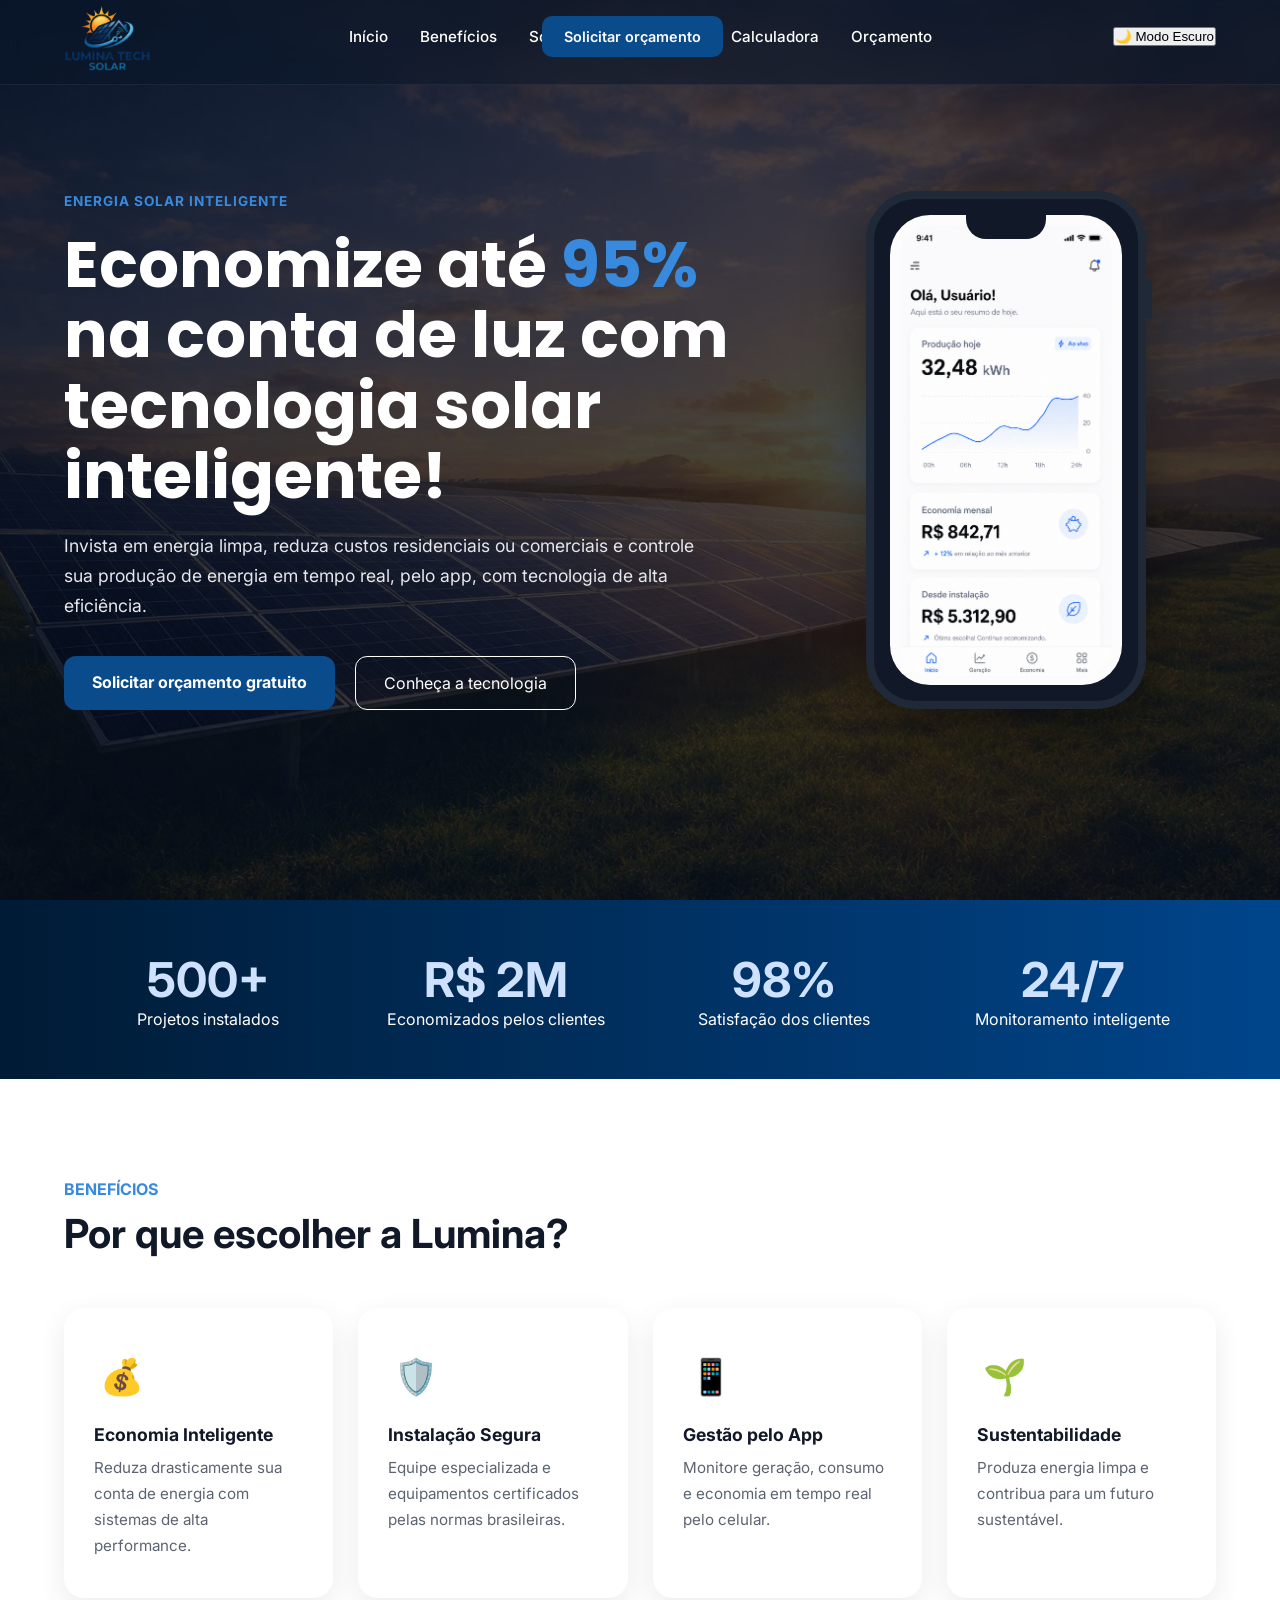
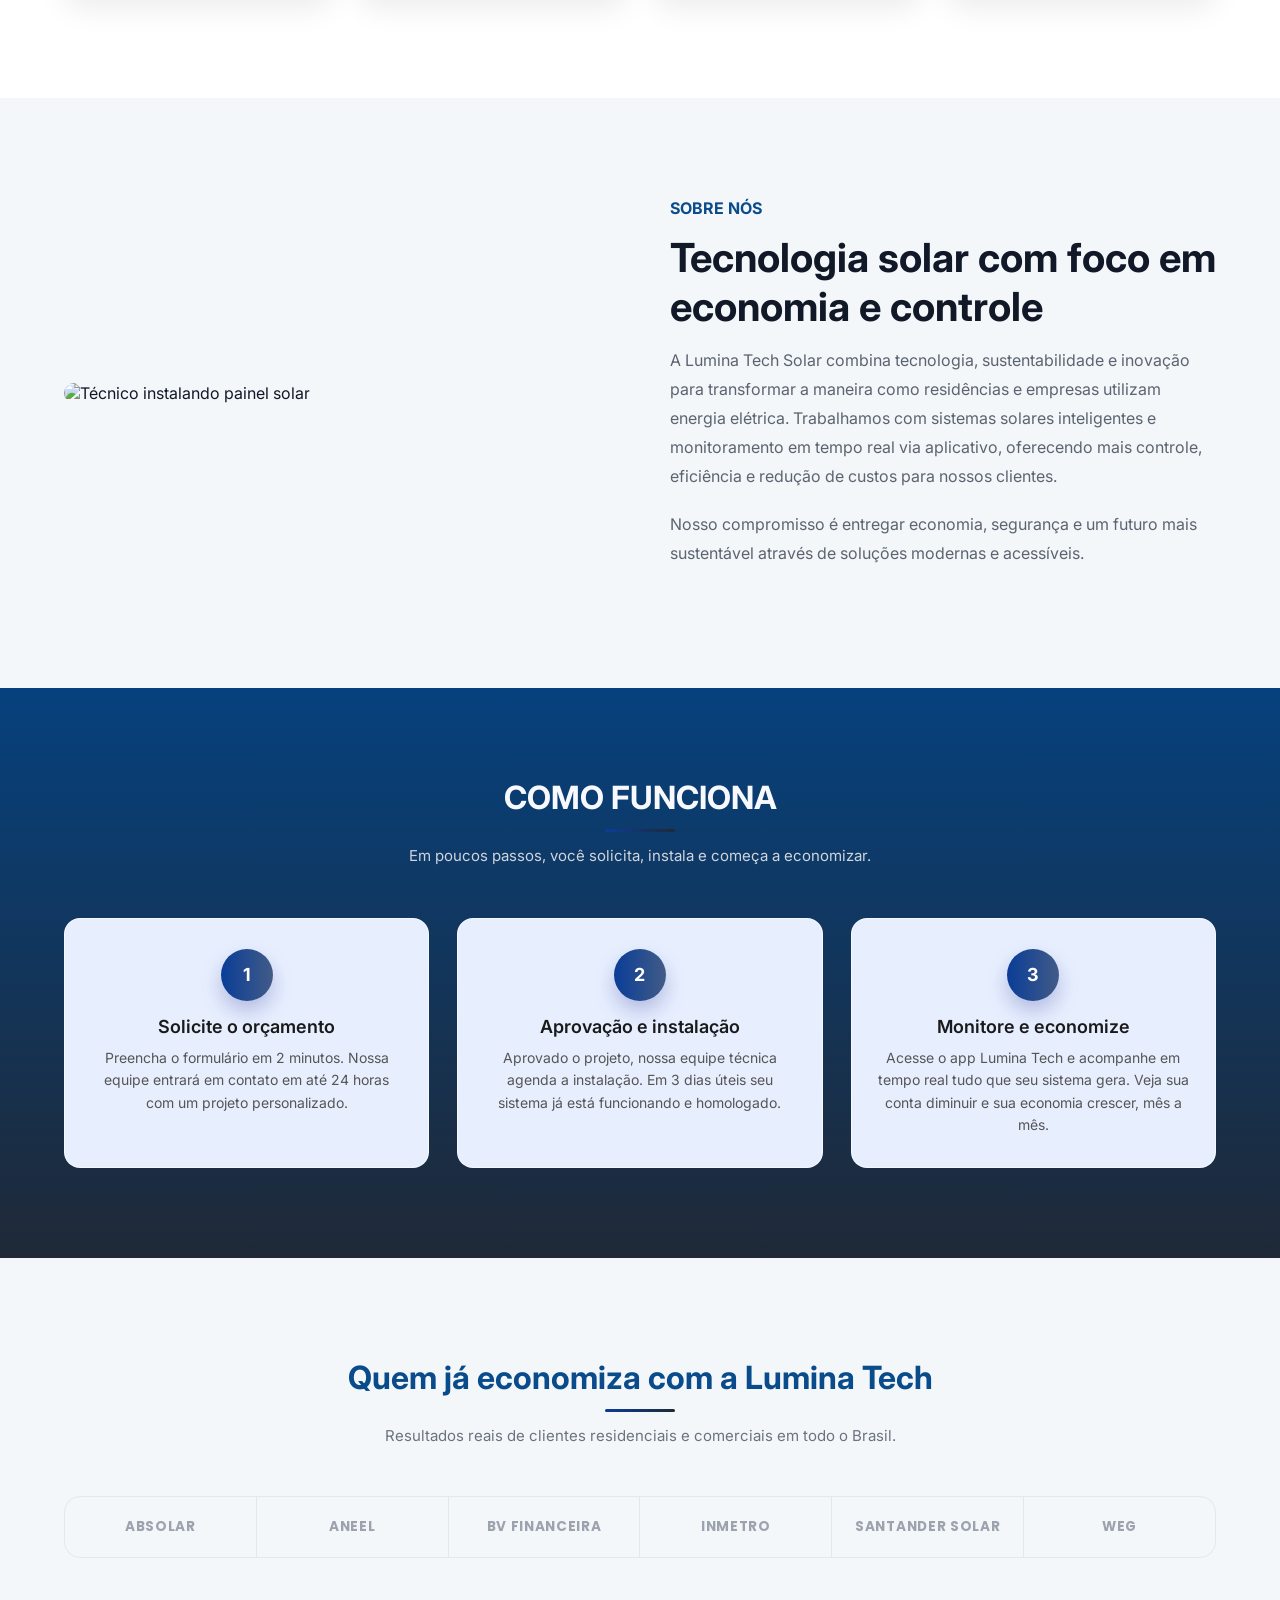
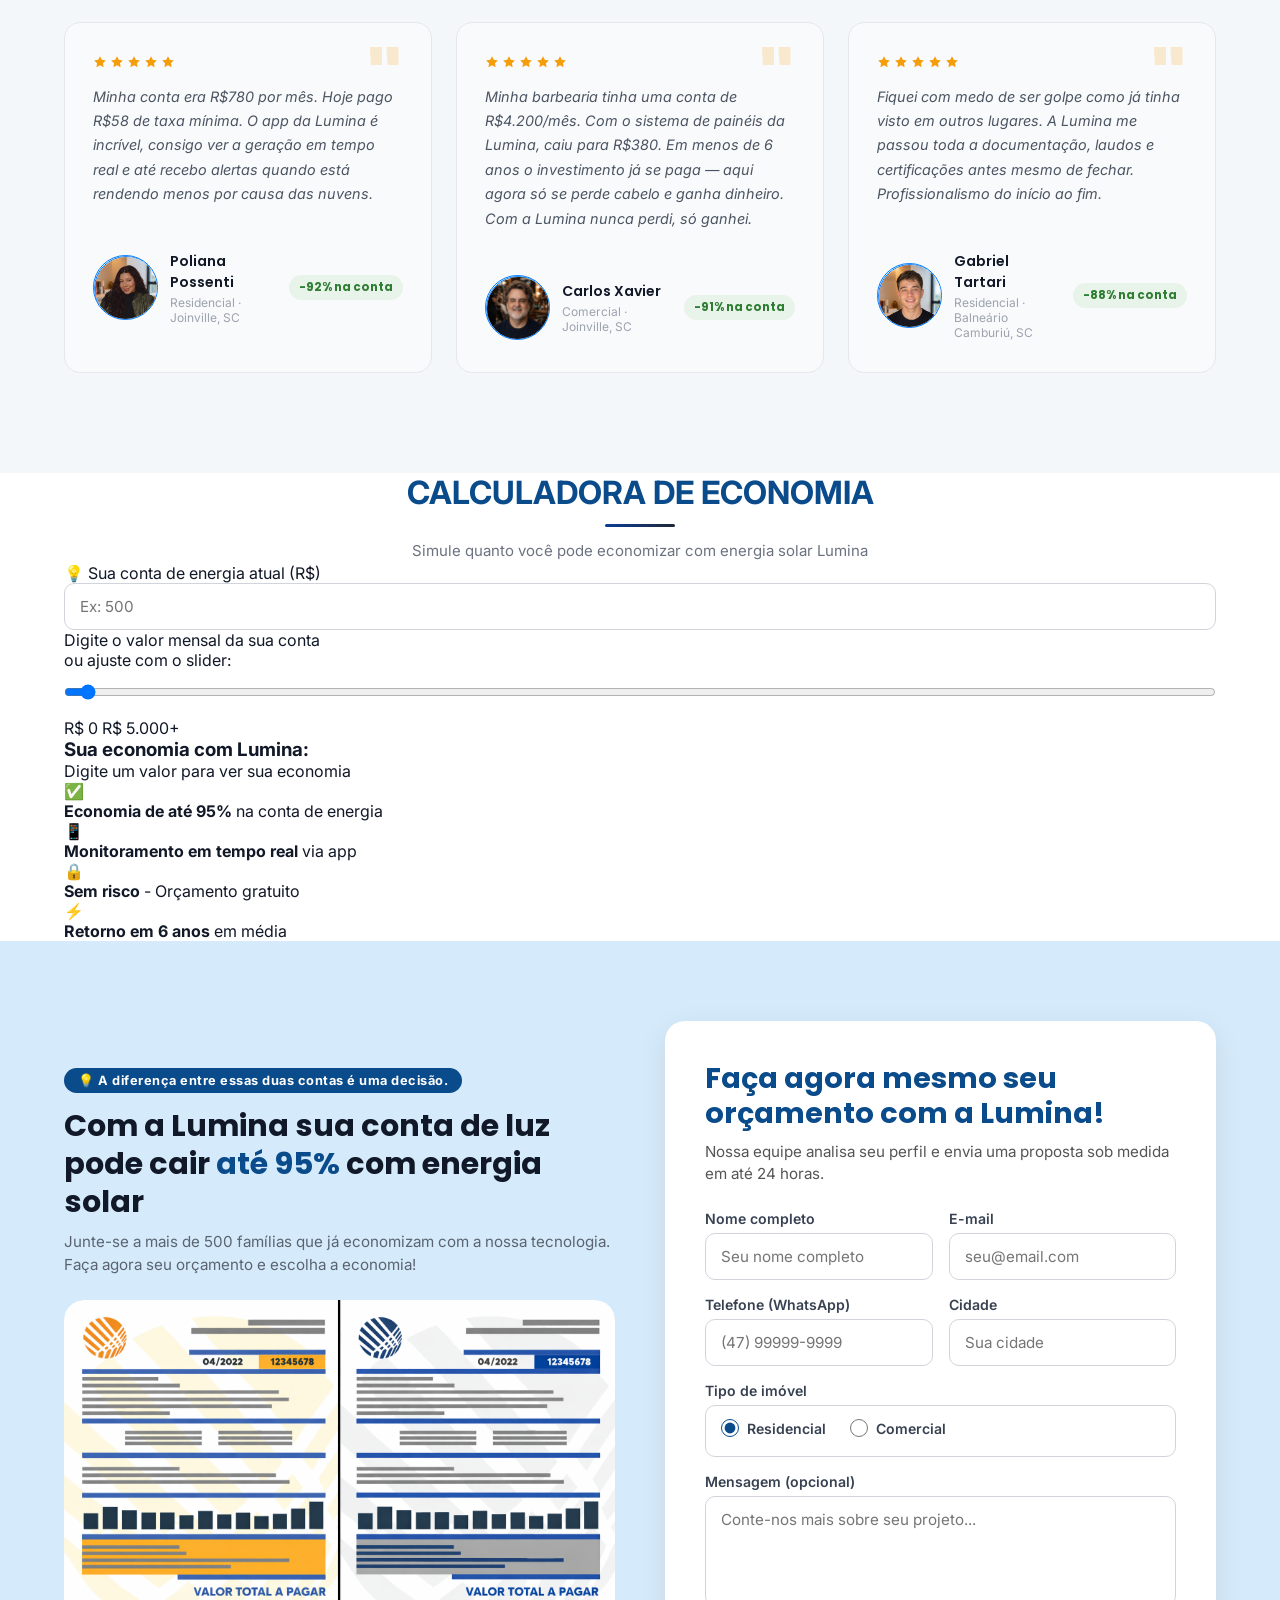
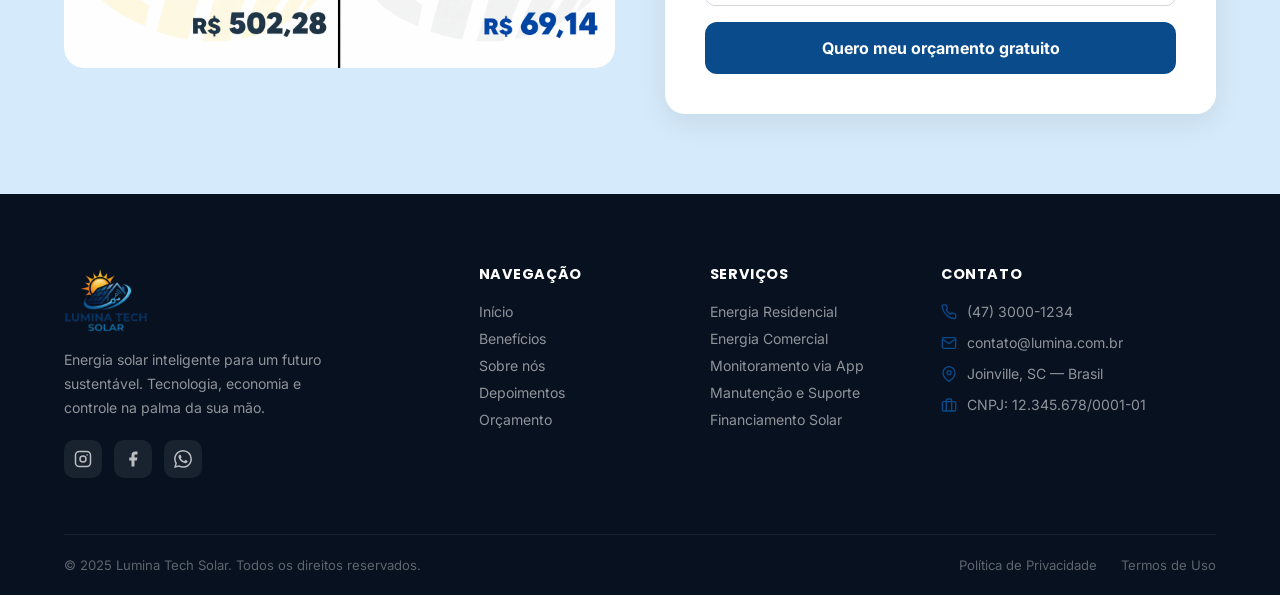
==== commit ae4d4014: "feat: adicionar seção de calculadora de ROI antes do orçamento" ====
--- a/src/index.html
+++ b/src/index.html
@@ -5,6 +5,8 @@
   <meta name="viewport" content="width=device-width, initial-scale=1.0"/>
   <title>Lumina Tech Solar</title>
   <link rel="stylesheet" href="style/style.css"/>
+  <link rel="stylesheet" href="style/darkmode.css"/>
+  <link rel="stylesheet" href="style/calculadora.css"/>
   <link rel="preconnect" href="https://fonts.googleapis.com">
   <link rel="preconnect" href="https://fonts.gstatic.com" crossorigin>
   <link href="https://fonts.googleapis.com/css2?family=Inter:wght@300;400;500;600;700&family=Poppins:wght@600;700;800&display=swap" rel="stylesheet">
@@ -24,13 +26,14 @@
           <li><a href="#beneficios">Benefícios</a></li>
           <li><a href="#sobre">Sobre</a></li>
           <li><a href="#depoimentos">Depoimentos</a></li>
+          <li><a href="#calculadora">Calculadora</a></li>
           <li><a href="#orcamento">Orçamento</a></li>
         </ul>
       </nav>
 
       <a href="#orcamento" class="btn-nav">Solicitar orçamento</a>
 
-      <button id="darkmode">Modo Escuro</button>
+      <button id="darkmode">🌙 Modo Escuro</button>
 
     </div>
   </header>
@@ -223,6 +226,83 @@
     </div>
   </section>
 
+  <!-- CALCULADORA DE ROI (US01) -->
+  <section class="calculator-section" id="calculadora">
+    <div class="container">
+      <div class="section-header">
+        <h2 class="section-title">CALCULADORA DE ECONOMIA</h2>
+        <p class="section-subtitle">Simule quanto você pode economizar com energia solar Lumina</p>
+      </div>
+      
+      <div class="calculator-grid">
+        <!-- Input -->
+        <div class="calculator-input">
+          <div class="input-card">
+            <label for="input-conta-atual">
+              💡 Sua conta de energia atual (R$)
+            </label>
+            <input 
+              type="number" 
+              id="input-conta-atual" 
+              placeholder="Ex: 500"
+              min="0"
+              step="10"
+            >
+            <p class="input-hint">Digite o valor mensal da sua conta</p>
+            
+            <!-- Slider -->
+            <div class="slider-container">
+              <label>ou ajuste com o slider:</label>
+              <input 
+                type="range" 
+                id="slider-economia" 
+                min="0" 
+                max="100" 
+                value="0"
+                class="slider"
+              >
+              <div class="slider-labels">
+                <span>R$ 0</span>
+                <span>R$ 5.000+</span>
+              </div>
+            </div>
+          </div>
+        </div>
+
+        <!-- Output -->
+        <div class="calculator-output">
+          <div class="output-card">
+            <h3>Sua economia com Lumina:</h3>
+            <div id="output-economia" class="economia-placeholder">
+              <p>Digite um valor para ver sua economia</p>
+            </div>
+          </div>
+        </div>
+      </div>
+
+      <!-- Benefícios -->
+      <div class="calculator-benefits">
+        <div class="benefit-item">
+          <span class="benefit-icon">✅</span>
+          <p><strong>Economia de até 95%</strong> na conta de energia</p>
+        </div>
+        <div class="benefit-item">
+          <span class="benefit-icon">📱</span>
+          <p><strong>Monitoramento em tempo real</strong> via app</p>
+        </div>
+        <div class="benefit-item">
+          <span class="benefit-icon">🔒</span>
+          <p><strong>Sem risco</strong> - Orçamento gratuito</p>
+        </div>
+        <div class="benefit-item">
+          <span class="benefit-icon">⚡</span>
+          <p><strong>Retorno em 6 anos</strong> em média</p>
+        </div>
+      </div>
+    </div>
+  </section>
+
+  <!-- FORMULÁRIO DE ORÇAMENTO -->
   <section class="form-section" id="orcamento">
     <div class="container form-grid">
 
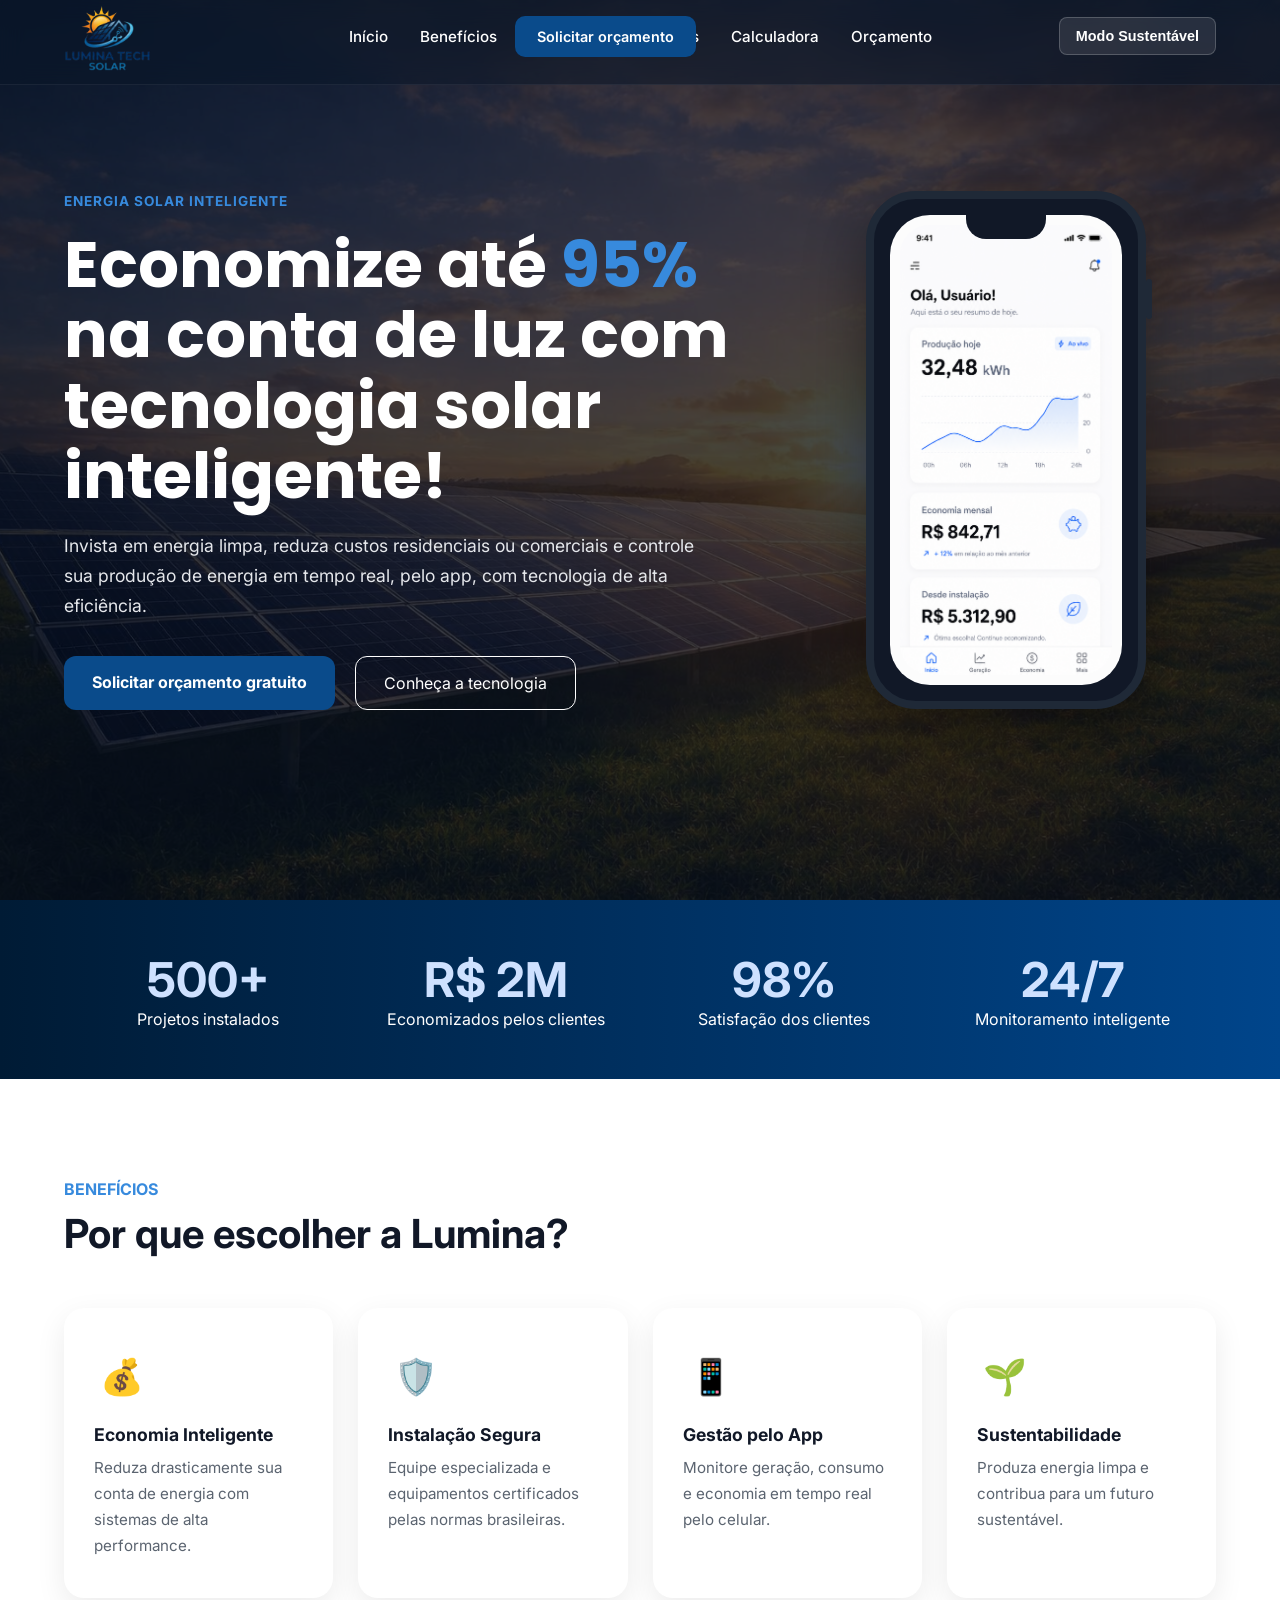
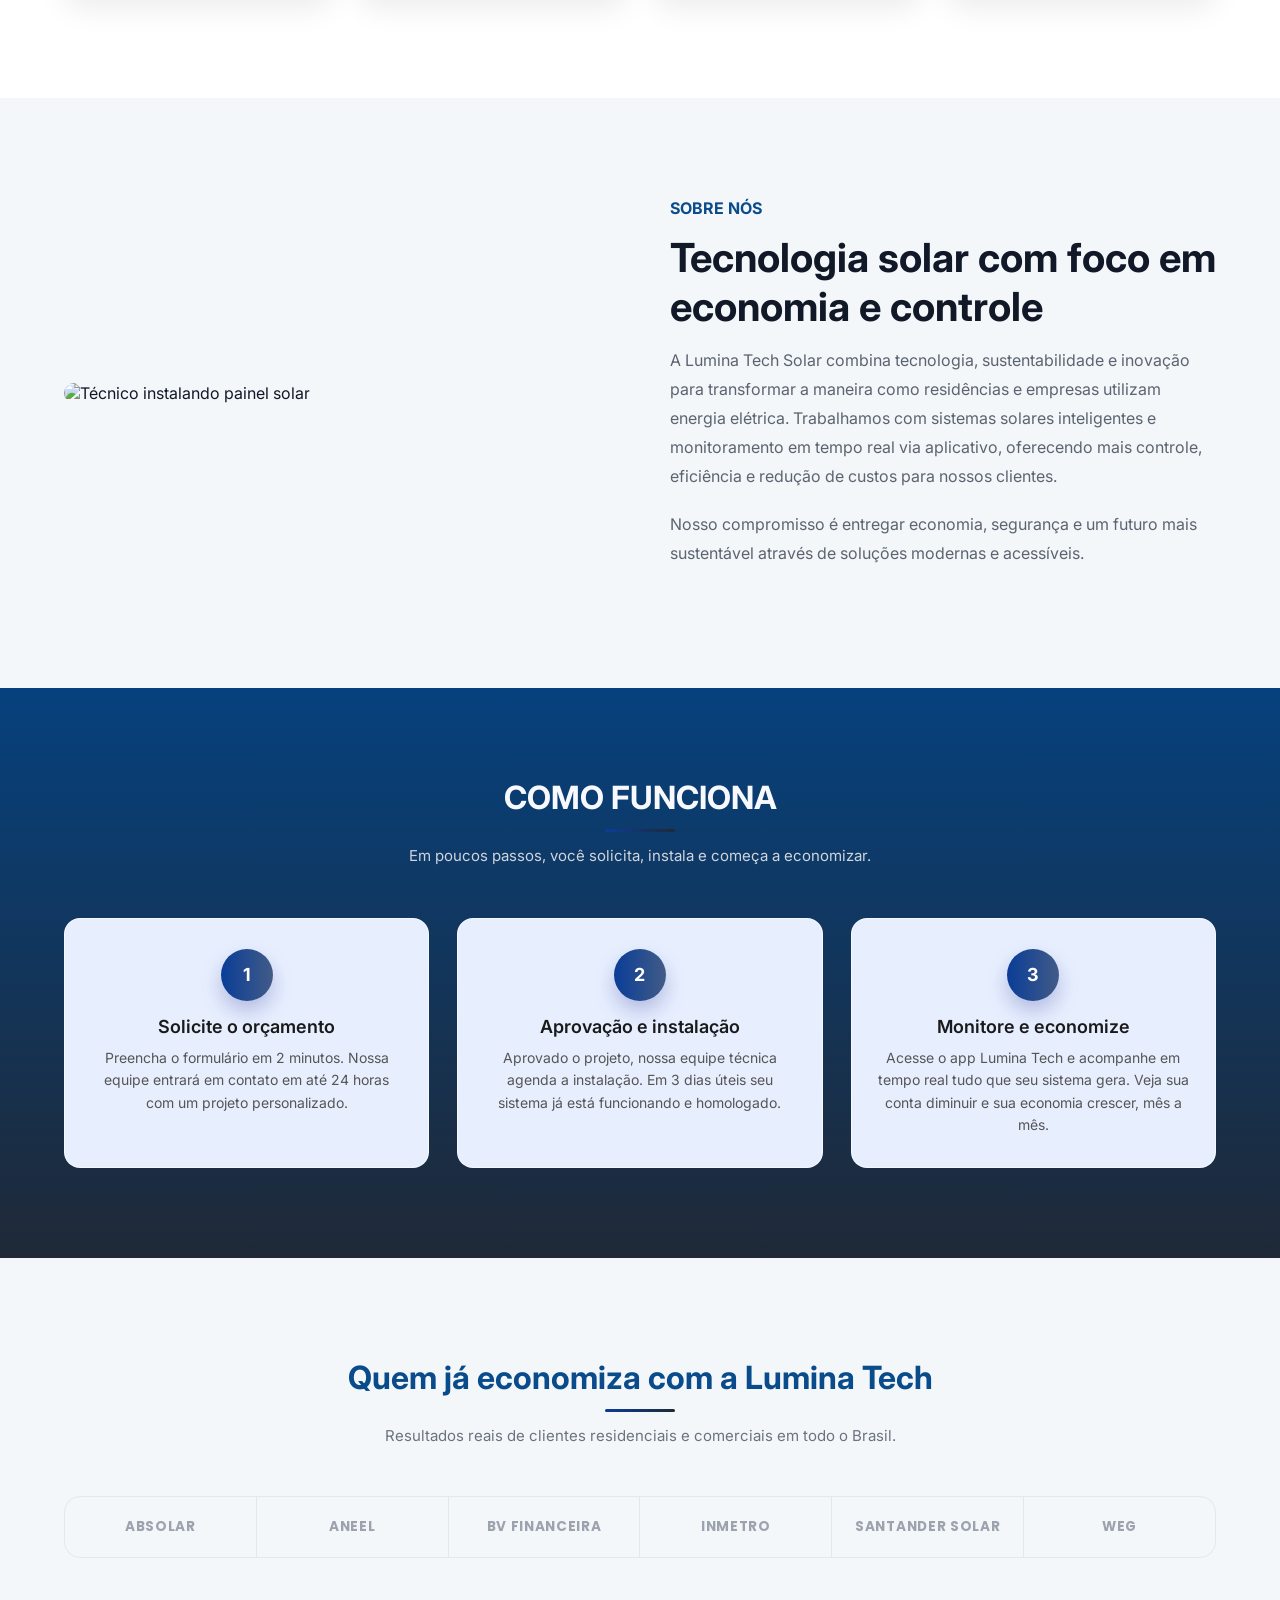
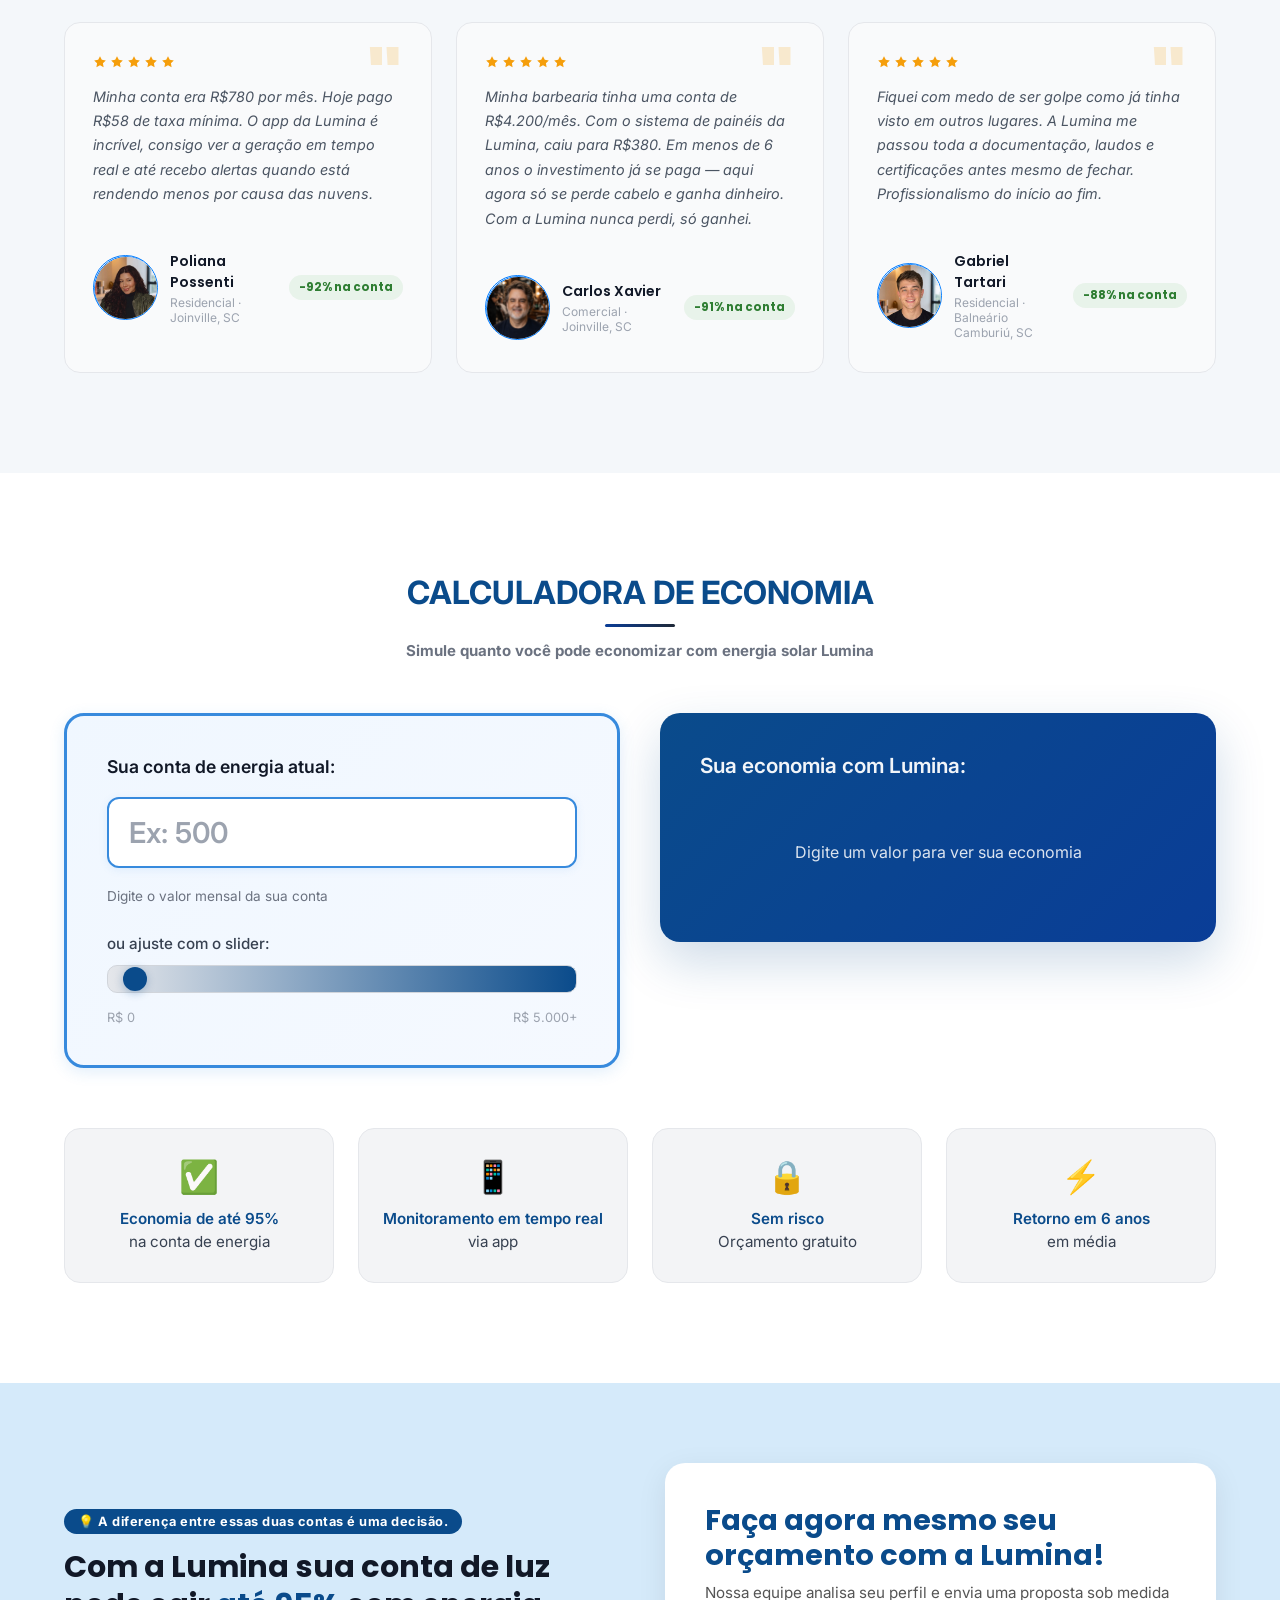
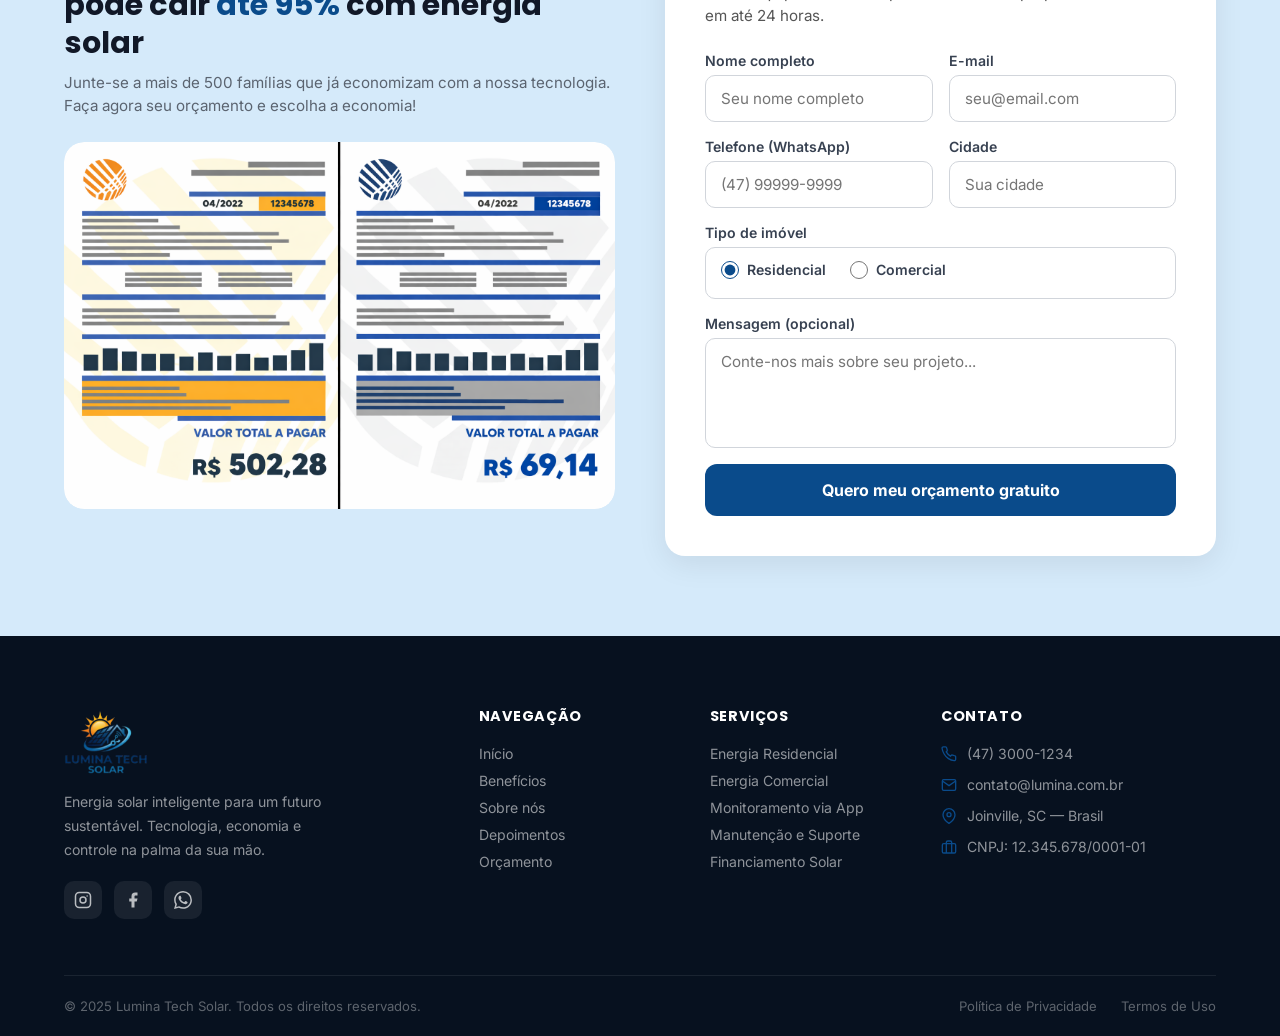
==== commit be910fcf: "Melhorando a calculadora" ====
--- a/src/index.html
+++ b/src/index.html
@@ -33,7 +33,7 @@
 
       <a href="#orcamento" class="btn-nav">Solicitar orçamento</a>
 
-      <button id="darkmode">🌙 Modo Escuro</button>
+      <button id="darkmode">Modo Sustentável</button>
 
     </div>
   </header>
@@ -231,7 +231,7 @@
     <div class="container">
       <div class="section-header">
         <h2 class="section-title">CALCULADORA DE ECONOMIA</h2>
-        <p class="section-subtitle">Simule quanto você pode economizar com energia solar Lumina</p>
+        <h1 class="section-subtitle">Simule quanto você pode economizar com energia solar Lumina</h1>
       </div>
       
       <div class="calculator-grid">
@@ -239,7 +239,7 @@
         <div class="calculator-input">
           <div class="input-card">
             <label for="input-conta-atual">
-              💡 Sua conta de energia atual (R$)
+               Sua conta de energia atual:
             </label>
             <input 
               type="number" 
@@ -284,7 +284,7 @@
       <div class="calculator-benefits">
         <div class="benefit-item">
           <span class="benefit-icon">✅</span>
-          <p><strong>Economia de até 95%</strong> na conta de energia</p>
+          <p><strong>Economia de até 95%</strong> <br>na conta de energia</p>
         </div>
         <div class="benefit-item">
           <span class="benefit-icon">📱</span>
@@ -292,11 +292,11 @@
         </div>
         <div class="benefit-item">
           <span class="benefit-icon">🔒</span>
-          <p><strong>Sem risco</strong> - Orçamento gratuito</p>
+          <p><strong>Sem risco</strong><br>Orçamento gratuito</p>
         </div>
         <div class="benefit-item">
           <span class="benefit-icon">⚡</span>
-          <p><strong>Retorno em 6 anos</strong> em média</p>
+          <p><strong>Retorno em 6 anos</strong><br>em média</p>
         </div>
       </div>
     </div>
--- a/src/style/darkmode.css
+++ b/src/style/darkmode.css
@@ -0,0 +1,482 @@
+/* ===== DARK MODE VARIABLES ===== */
+html.dark-mode {
+  /* Cores primárias ajustadas para dark mode */
+  --primary: #378ADD;
+  --dark: #0F1419;
+  --light: #1A1F2E;
+  --text: #E0E6ED;
+  --white: #FFFFFF;
+  --gray-light: #2D3748;
+  --gray-mid: #718096;
+  --gray-text: #CBD5E0;
+  --off-white: #2D3748;
+  --sun: #FCD34D;
+  --blue-deep: #F7FAFC;
+  --bg-primary: #0F1419;
+  --bg-secondary: #1A1F2E;
+}
+
+html.dark-mode body {
+  background: var(--bg-primary);
+  color: var(--text);
+  transition: background 0.3s ease, color 0.3s ease;
+}
+
+/* HEADER */
+html.dark-mode .header {
+  background: rgba(15, 20, 25, 0.98);
+  border-bottom: 1px solid rgba(255, 255, 255, 0.08);
+}
+
+html.dark-mode .menu a {
+  color: var(--text);
+  transition: color 0.2s ease;
+}
+
+html.dark-mode .menu a:hover {
+  color: var(--primary);
+}
+
+html.dark-mode .btn-nav {
+  background: var(--primary);
+  color: white;
+  border: none;
+}
+
+html.dark-mode .btn-nav:hover {
+  background: #0a3d97;
+}
+
+/* HERO */
+html.dark-mode .hero {
+  background-image: linear-gradient(rgba(15, 20, 25, 0.8), rgba(15, 20, 25, 0.8));
+}
+
+html.dark-mode .hero-text .tag {
+  color: white;
+}
+
+html.dark-mode .hero h1 {
+  color: white;
+}
+
+html.dark-mode .hero h1 span {
+  color: var(--primary);
+}
+
+html.dark-mode .hero p {
+  color: #d1d5db;
+}
+
+html.dark-mode .btn-primary {
+  background: var(--primary);
+  color: white;
+}
+
+html.dark-mode .btn-primary:hover {
+  background: #0a3d97;
+}
+
+html.dark-mode .btn-secondary {
+  color: var(--primary);
+  border-color: var(--primary);
+}
+
+html.dark-mode .btn-secondary:hover {
+  background: rgba(55, 138, 221, 0.1);
+}
+
+/* PHONE */
+html.dark-mode .phone {
+  background: #1F2937;
+  border-color: #374151;
+}
+
+html.dark-mode .phone::before {
+  background: #1F2937;
+}
+
+html.dark-mode .phone::after {
+  background: #374151;
+}
+
+/* STATS */
+html.dark-mode .stats {
+  background: linear-gradient(90deg, #0F1419, #1A1F2E);
+}
+
+html.dark-mode .stat h2 {
+  color: var(--primary);
+}
+
+html.dark-mode .stat p {
+  color: var(--gray-text);
+}
+
+/* BENEFITS */
+html.dark-mode .benefits {
+  background: var(--bg-secondary);
+}
+
+html.dark-mode .benefits-title span {
+  color: var(--primary);
+}
+
+html.dark-mode .benefits-title h2 {
+  color: var(--text);
+}
+
+html.dark-mode .card {
+  background: rgba(55, 138, 221, 0.05);
+  border: 1px solid var(--gray-light);
+  color: var(--text);
+  box-shadow: 0 10px 30px rgba(0, 0, 0, 0.3);
+  transition: all 0.3s ease;
+}
+
+html.dark-mode .card:hover {
+  border-color: var(--primary);
+  background: rgba(55, 138, 221, 0.1);
+  transform: translateY(-4px);
+  box-shadow: 0 15px 40px rgba(55, 138, 221, 0.2);
+}
+
+html.dark-mode .card h3 {
+  color: var(--text);
+}
+
+html.dark-mode .card p {
+  color: var(--gray-text);
+}
+
+/* ABOUT */
+html.dark-mode .about {
+  background: var(--bg-primary);
+}
+
+html.dark-mode .about-text span {
+  color: var(--primary);
+}
+
+html.dark-mode .about-text h2 {
+  color: var(--text);
+}
+
+html.dark-mode .about-text p {
+  color: var(--gray-text);
+}
+
+/* SECTION HEADERS */
+html.dark-mode .section-title {
+  color: var(--primary);
+}
+
+html.dark-mode .section-subtitle {
+  color: var(--gray-text);
+}
+
+/* COMO FUNCIONA */
+html.dark-mode #como-funciona {
+  background: linear-gradient(180deg, #0F1419, #1A1F2E);
+}
+
+html.dark-mode .step {
+  background: rgba(55, 138, 221, 0.05);
+  border: 1px solid var(--gray-light);
+  color: var(--text);
+  transition: all 0.3s ease;
+}
+
+html.dark-mode .step:hover {
+  border-color: var(--primary);
+  background: rgba(55, 138, 221, 0.1);
+  transform: translateY(-4px);
+}
+
+html.dark-mode .step-number {
+  color: var(--primary);
+}
+
+html.dark-mode .step-title {
+  color: var(--text);
+}
+
+html.dark-mode .step-desc {
+  color: var(--gray-text);
+}
+
+/* DEPOIMENTOS */
+html.dark-mode #depoimentos {
+  background: var(--bg-secondary);
+}
+
+html.dark-mode .partners-bar {
+  border-color: var(--gray-light);
+}
+
+html.dark-mode .partner-item {
+  border-right-color: var(--gray-light);
+  transition: all 0.3s ease;
+}
+
+html.dark-mode .partner-logo {
+  color: var(--gray-mid);
+}
+
+html.dark-mode .partner-item:hover .partner-logo {
+  color: var(--primary);
+}
+
+html.dark-mode .testimonial-card {
+  background: rgba(55, 138, 221, 0.05);
+  border: 1px solid var(--gray-light);
+  box-shadow: 0 10px 30px rgba(0, 0, 0, 0.3);
+  transition: all 0.3s ease;
+}
+
+html.dark-mode .testimonial-card:hover {
+  border-color: var(--primary);
+  background: rgba(55, 138, 221, 0.08);
+  transform: translateY(-4px);
+}
+
+html.dark-mode .testimonial-text {
+  color: var(--gray-text);
+}
+
+html.dark-mode .author-name {
+  color: var(--text);
+}
+
+html.dark-mode .author-info {
+  color: var(--gray-text);
+}
+
+html.dark-mode .author-saving {
+  color: #fbbf24;
+}
+
+/* CALCULADORA */
+html.dark-mode .calculator-section {
+  background: var(--bg-secondary);
+}
+
+/* FORMULÁRIO */
+html.dark-mode .form-section {
+  background: var(--bg-primary);
+}
+
+html.dark-mode .form-image-tag {
+  color: var(--gray-text);
+}
+
+html.dark-mode .form-left-title {
+  color: var(--text);
+}
+
+html.dark-mode .form-left-title strong {
+  color: var(--primary);
+}
+
+html.dark-mode .form-left-sub {
+  color: var(--gray-text);
+}
+
+html.dark-mode .form-right {
+  background: rgba(55, 138, 221, 0.05);
+  border: 1px solid var(--gray-light);
+  box-shadow: 0 8px 30px rgba(0, 0, 0, 0.3);
+}
+
+html.dark-mode .form-right h2 {
+  color: var(--text);
+}
+
+html.dark-mode .form-right > p {
+  color: var(--gray-text);
+}
+
+html.dark-mode input,
+html.dark-mode select,
+html.dark-mode textarea {
+  background: var(--bg-primary);
+  border: 1px solid var(--gray-light);
+  color: var(--text);
+  transition: all 0.3s ease;
+}
+
+html.dark-mode input::placeholder,
+html.dark-mode textarea::placeholder {
+  color: var(--gray-mid);
+}
+
+html.dark-mode input:focus,
+html.dark-mode select:focus,
+html.dark-mode textarea:focus {
+  border-color: var(--primary);
+  box-shadow: 0 0 0 4px rgba(55, 138, 221, 0.2);
+  outline: none;
+}
+
+html.dark-mode .radio-group {
+  background: transparent;
+  border: 1px solid var(--gray-light);
+  border-radius: 8px;
+  padding: 12px;
+}
+
+html.dark-mode .radio-label {
+  color: var(--text);
+  cursor: pointer;
+}
+
+html.dark-mode .input-group label {
+  color: var(--text);
+}
+
+html.dark-mode .btn-form {
+  background: var(--primary);
+  color: white;
+  border: none;
+  transition: all 0.3s ease;
+}
+
+html.dark-mode .btn-form:hover {
+  background: #0a3d97;
+  transform: translateY(-2px);
+  box-shadow: 0 8px 20px rgba(55, 138, 221, 0.3);
+}
+
+/* FOOTER */
+html.dark-mode .footer {
+  background: #070D15;
+  border-top: 1px solid var(--gray-light);
+}
+
+html.dark-mode .footer-logo {
+  opacity: 0.9;
+}
+
+html.dark-mode .footer-brand p {
+  color: var(--gray-text);
+}
+
+html.dark-mode .footer-social a {
+  background: var(--gray-light);
+  color: var(--text);
+  transition: all 0.3s ease;
+}
+
+html.dark-mode .footer-social a:hover {
+  background: var(--primary);
+  color: white;
+  transform: translateY(-3px);
+}
+
+html.dark-mode .footer-links h4 {
+  color: var(--text);
+}
+
+html.dark-mode .footer-links a {
+  color: var(--gray-text);
+  transition: color 0.2s ease;
+}
+
+html.dark-mode .footer-links a:hover {
+  color: var(--primary);
+}
+
+html.dark-mode .footer-contact h4 {
+  color: var(--text);
+}
+
+html.dark-mode .footer-contact {
+  color: var(--gray-text);
+}
+
+html.dark-mode .contact-item {
+  color: var(--gray-text);
+  display: flex;
+  align-items: center;
+  gap: 8px;
+  transition: color 0.2s ease;
+}
+
+html.dark-mode .contact-item:hover {
+  color: var(--primary);
+}
+
+html.dark-mode .contact-item svg {
+  stroke: currentColor;
+  transition: stroke 0.2s ease;
+}
+
+html.dark-mode .footer-bottom p {
+  color: var(--gray-text);
+}
+
+html.dark-mode .footer-bottom-links a {
+  color: var(--gray-text);
+  transition: color 0.2s ease;
+}
+
+html.dark-mode .footer-bottom-links a:hover {
+  color: var(--primary);
+}
+
+/* BOTÃO DARK MODE */
+#darkmode {
+  background: rgba(255, 255, 255, 0.1);
+  color: white;
+  border: 1px solid rgba(255, 255, 255, 0.2);
+  padding: 10px 16px;
+  border-radius: 8px;
+  cursor: pointer;
+  font-weight: 600;
+  transition: all 0.3s ease;
+  font-size: 0.9rem;
+  display: flex;
+  align-items: center;
+  gap: 6px;
+  white-space: nowrap;
+}
+
+#darkmode:hover {
+  background: rgba(255, 255, 255, 0.15);
+  border-color: rgba(255, 255, 255, 0.3);
+  transform: scale(1.02);
+}
+
+html.dark-mode #darkmode {
+  background: rgba(55, 138, 221, 0.15);
+  border-color: rgba(55, 138, 221, 0.3);
+  color: #fbbf24;
+}
+
+html.dark-mode #darkmode:hover {
+  background: rgba(55, 138, 221, 0.25);
+  border-color: rgba(55, 138, 221, 0.5);
+}
+
+/* SCROLLBAR DARK MODE */
+html.dark-mode ::-webkit-scrollbar {
+  width: 10px;
+}
+
+html.dark-mode ::-webkit-scrollbar-track {
+  background: var(--bg-primary);
+}
+
+html.dark-mode ::-webkit-scrollbar-thumb {
+  background: var(--gray-light);
+  border-radius: 5px;
+}
+
+html.dark-mode ::-webkit-scrollbar-thumb:hover {
+  background: var(--primary);
+}
+
+/* TRANSIÇÃO SUAVE */
+html.dark-mode * {
+  transition: background-color 0.3s ease, color 0.3s ease, border-color 0.3s ease;
+}
--- a/src/style/calculadora.css
+++ b/src/style/calculadora.css
@@ -0,0 +1,375 @@
+/* ===== CALCULADORA DE ROI ===== */
+
+.calculator-section {
+  padding: 100px 0;
+  background: white;
+}
+
+.calculator-grid {
+  display: grid;
+  grid-template-columns: 1fr 1fr;
+  gap: 40px;
+  margin-top: 50px;
+  align-items: stretch;
+}
+
+/* INPUT CARD */
+.input-card {
+  background: linear-gradient(135deg, #f0f7ff 0%, #f5f9ff 100%);
+  border: 3px solid #378ADD;
+  border-radius: 20px;
+  padding: 40px;
+  display: flex;
+  flex-direction: column;
+  gap: 20px;
+  box-shadow: 0 4px 15px rgba(55, 138, 221, 0.15);
+}
+
+.input-card label {
+  font-size: 1.1rem;
+  font-weight: 600;
+  color: #111827;
+  display: flex;
+  gap: 10px;
+  align-items: center;
+}
+
+#input-conta-atual {
+  font-size: 1.8rem;
+  padding: 16px 20px;
+  border: 2.5px solid #378ADD;
+  border-radius: 12px;
+  font-weight: 600;
+  color: var(--primary);
+  background: white;
+  transition: all 0.3s ease;
+  box-shadow: 0 2px 8px rgba(55, 138, 221, 0.1);
+}
+
+#input-conta-atual:focus {
+  border-color: var(--primary);
+  box-shadow: 0 0 0 4px rgba(55, 138, 221, 0.2);
+  outline: none;
+  background: #f0f7ff;
+}
+
+#input-conta-atual::placeholder {
+  color: #9ca3af;
+}
+
+.input-hint {
+  font-size: 0.85rem;
+  color: #6b7280;
+  margin: 0;
+}
+
+/* SLIDER */
+.slider-container {
+  display: flex;
+  flex-direction: column;
+  gap: 12px;
+  margin-top: 10px;
+}
+
+.slider-container label {
+  font-size: 0.95rem;
+  font-weight: 500;
+  color: #374151;
+  display: block;
+}
+
+.slider {
+  width: 100%;
+  height: 8px;
+  border-radius: 10px;
+  background: linear-gradient(90deg, #e5e7eb 0%, var(--primary) 100%);
+  outline: none;
+  -webkit-appearance: none;
+  appearance: none;
+  cursor: pointer;
+}
+
+.slider::-webkit-slider-thumb {
+  -webkit-appearance: none;
+  appearance: none;
+  width: 24px;
+  height: 24px;
+  border-radius: 50%;
+  background: var(--primary);
+  cursor: pointer;
+  box-shadow: 0 2px 8px rgba(10, 75, 139, 0.3);
+  transition: all 0.2s ease;
+}
+
+.slider::-webkit-slider-thumb:hover {
+  transform: scale(1.1);
+  box-shadow: 0 4px 12px rgba(10, 75, 139, 0.4);
+}
+
+.slider::-moz-range-thumb {
+  width: 24px;
+  height: 24px;
+  border-radius: 50%;
+  background: var(--primary);
+  cursor: pointer;
+  border: none;
+  box-shadow: 0 2px 8px rgba(10, 75, 139, 0.3);
+  transition: all 0.2s ease;
+}
+
+.slider::-moz-range-thumb:hover {
+  transform: scale(1.1);
+  box-shadow: 0 4px 12px rgba(10, 75, 139, 0.4);
+}
+
+.slider-labels {
+  display: flex;
+  justify-content: space-between;
+  font-size: 0.8rem;
+  color: #9ca3af;
+  margin-top: 5px;
+}
+
+/* OUTPUT CARD */
+.output-card {
+  background: linear-gradient(135deg, var(--primary) 0%, #0a3d97 100%);
+  border-radius: 20px;
+  padding: 40px;
+  color: white;
+  display: flex;
+  flex-direction: column;
+  justify-content: center;
+  box-shadow: 0 20px 50px rgba(10, 75, 139, 0.2);
+}
+
+.output-card h3 {
+  font-size: 1.3rem;
+  margin-bottom: 24px;
+  font-weight: 600;
+  opacity: 0.95;
+}
+
+#output-economia {
+  display: flex;
+  flex-direction: column;
+  gap: 16px;
+}
+
+.economia-placeholder {
+  font-size: 1rem;
+  opacity: 0.85;
+  text-align: center;
+  padding: 40px 20px;
+}
+
+.economia-placeholder p {
+  margin: 0;
+}
+
+.economia-resultado {
+  display: flex;
+  flex-direction: column;
+  gap: 16px;
+}
+
+.economia-item {
+  background: rgba(255, 255, 255, 0.1);
+  padding: 16px;
+  border-radius: 12px;
+  display: flex;
+  justify-content: space-between;
+  align-items: center;
+  backdrop-filter: blur(10px);
+  border: 1px solid rgba(255, 255, 255, 0.15);
+}
+
+.economia-item span {
+  font-size: 0.95rem;
+  opacity: 0.9;
+}
+
+.economia-item strong {
+  font-size: 1.4rem;
+  font-weight: 700;
+  color: #fbbf24;
+}
+
+.economia-item.economia-destaque {
+  background: rgba(251, 191, 36, 0.15);
+  border-color: rgba(251, 191, 36, 0.3);
+  transform: scale(1.05);
+}
+
+.economia-item.economia-destaque strong {
+  color: #fbbf24;
+  font-size: 1.8rem;
+}
+
+/* BENEFÍCIOS DA CALCULADORA */
+.calculator-benefits {
+  display: grid;
+  grid-template-columns: repeat(4, 1fr);
+  gap: 24px;
+  margin-top: 60px;
+}
+
+.benefit-item {
+  background: #f3f4f6;
+  padding: 28px 20px;
+  border-radius: 16px;
+  text-align: center;
+  display: flex;
+  flex-direction: column;
+  gap: 12px;
+  transition: all 0.3s ease;
+  border: 1px solid #e5e7eb;
+}
+
+.benefit-item:hover {
+  transform: translateY(-4px);
+  box-shadow: 0 10px 30px rgba(0, 0, 0, 0.08);
+  background: white;
+}
+
+.benefit-icon {
+  font-size: 2rem;
+  display: block;
+}
+
+.benefit-item p {
+  margin: 0;
+  font-size: 0.95rem;
+  line-height: 1.5;
+  color: #374151;
+}
+
+.benefit-item strong {
+  color: var(--primary);
+  font-weight: 600;
+}
+
+/* DARK MODE - CALCULADORA */
+html.dark-mode .calculator-section {
+  background: var(--bg-secondary);
+}
+
+html.dark-mode .input-card {
+  background: rgba(55, 138, 221, 0.08);
+  border-color: rgba(55, 138, 221, 0.3);
+  box-shadow: 0 4px 15px rgba(55, 138, 221, 0.2);
+}
+
+html.dark-mode .input-card label {
+  color: var(--text);
+}
+
+html.dark-mode #input-conta-atual {
+  background: var(--bg-primary);
+  border-color: rgba(55, 138, 221, 0.5);
+  color: #fbbf24;
+  box-shadow: 0 2px 8px rgba(55, 138, 221, 0.2);
+}
+
+html.dark-mode #input-conta-atual:focus {
+  border-color: var(--primary);
+  box-shadow: 0 0 0 4px rgba(55, 138, 221, 0.3);
+  background: rgba(55, 138, 221, 0.1);
+}
+
+html.dark-mode .input-hint {
+  color: var(--gray-text);
+}
+
+html.dark-mode .slider-container label {
+  color: var(--text);
+}
+
+html.dark-mode .slider-labels {
+  color: var(--gray-mid);
+}
+
+html.dark-mode .calculator-benefits {
+  grid-template-columns: repeat(4, 1fr);
+}
+
+html.dark-mode .benefit-item {
+  background: var(--bg-primary);
+  border-color: var(--gray-light);
+  color: var(--text);
+}
+
+html.dark-mode .benefit-item:hover {
+  background: var(--bg-secondary);
+  box-shadow: 0 10px 30px rgba(0, 0, 0, 0.3);
+}
+
+html.dark-mode .benefit-item p {
+  color: var(--gray-text);
+}
+
+/* RESPONSIVO */
+@media (max-width: 992px) {
+  .calculator-grid {
+    grid-template-columns: 1fr;
+    gap: 30px;
+  }
+
+  .calculator-benefits {
+    grid-template-columns: 1fr 1fr;
+    gap: 20px;
+  }
+
+  .input-card,
+  .output-card {
+    padding: 30px;
+  }
+}
+
+@media (max-width: 768px) {
+  .calculator-section {
+    padding: 60px 0;
+  }
+
+  .calculator-grid {
+    grid-template-columns: 1fr;
+    gap: 24px;
+  }
+
+  .calculator-benefits {
+    grid-template-columns: 1fr;
+    gap: 16px;
+  }
+
+  .input-card,
+  .output-card {
+    padding: 24px;
+  }
+
+  .input-card label {
+    font-size: 1rem;
+  }
+
+  #input-conta-atual {
+    font-size: 1.5rem;
+  }
+
+  .economia-item strong {
+    font-size: 1.2rem;
+  }
+
+  .economia-item.economia-destaque strong {
+    font-size: 1.5rem;
+  }
+
+  .benefit-item {
+    padding: 20px 16px;
+  }
+
+  .benefit-icon {
+    font-size: 1.8rem;
+  }
+
+  .benefit-item p {
+    font-size: 0.85rem;
+  }
+}
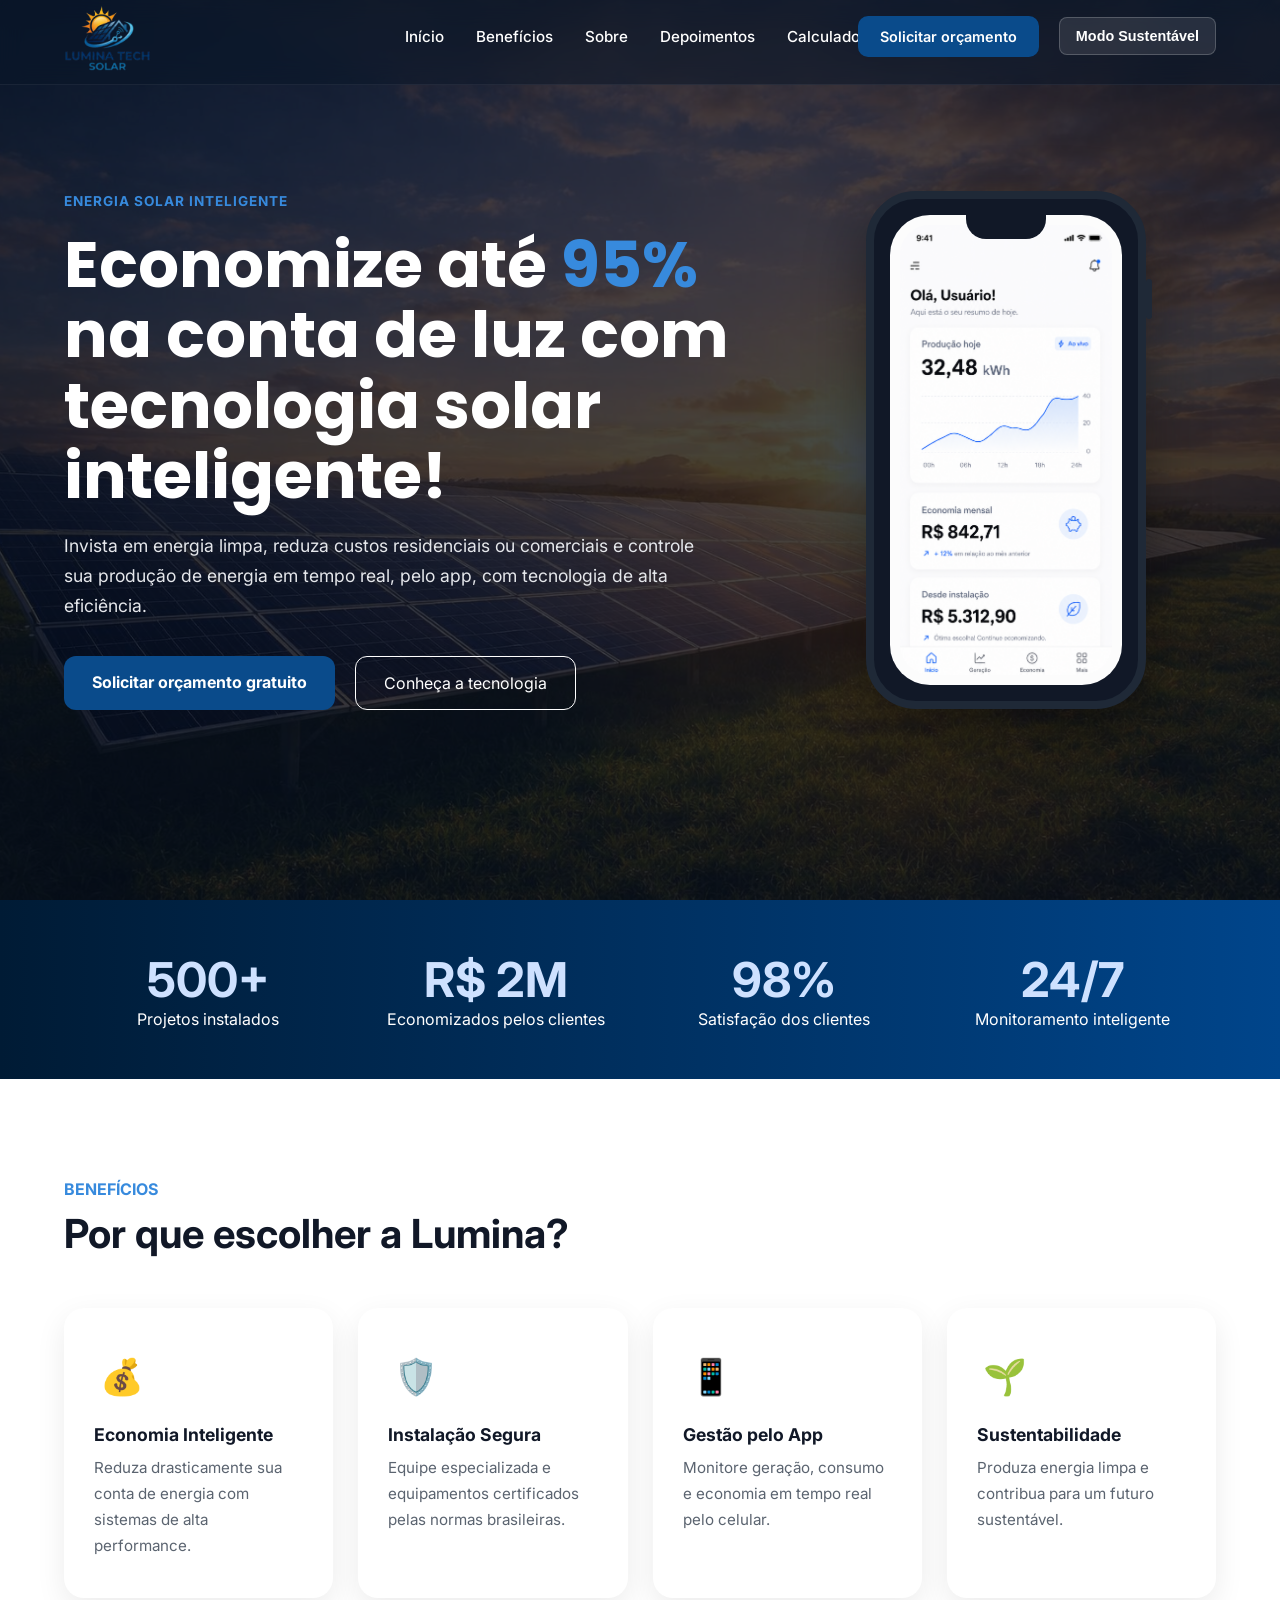
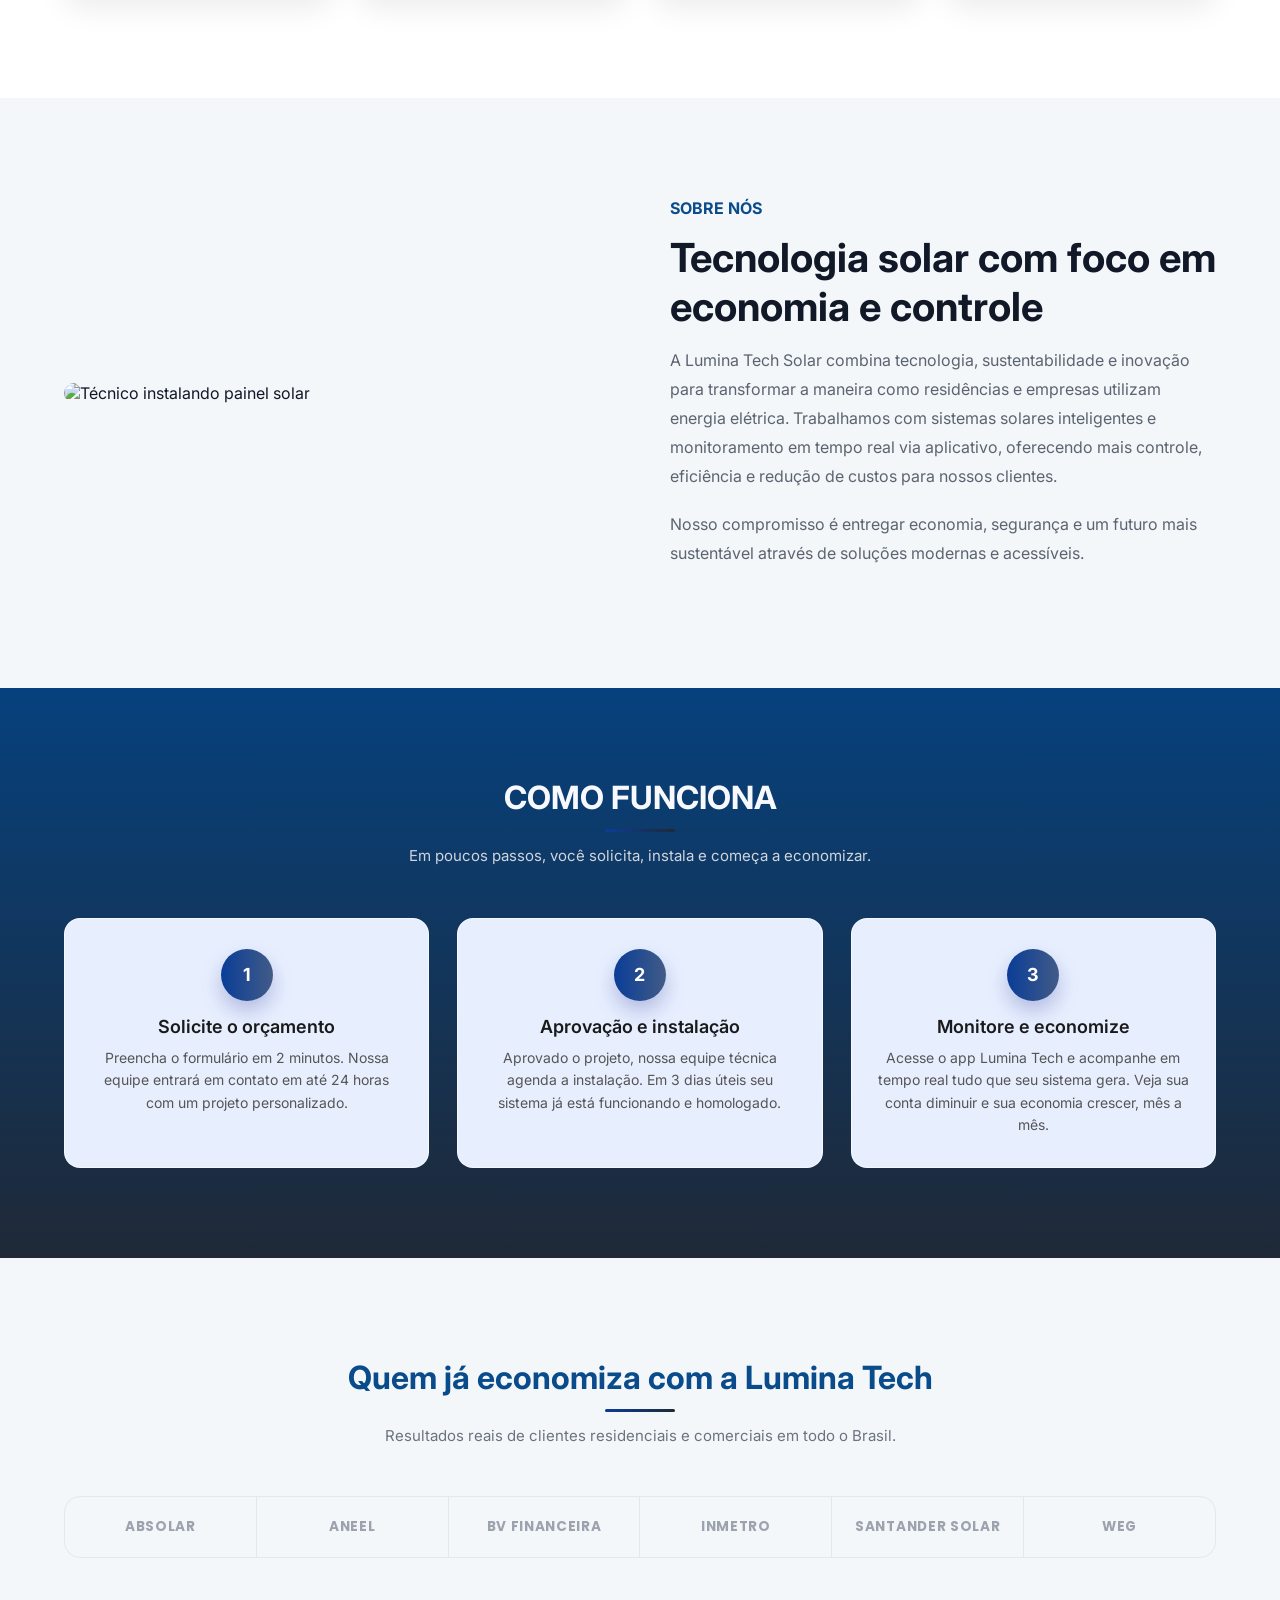
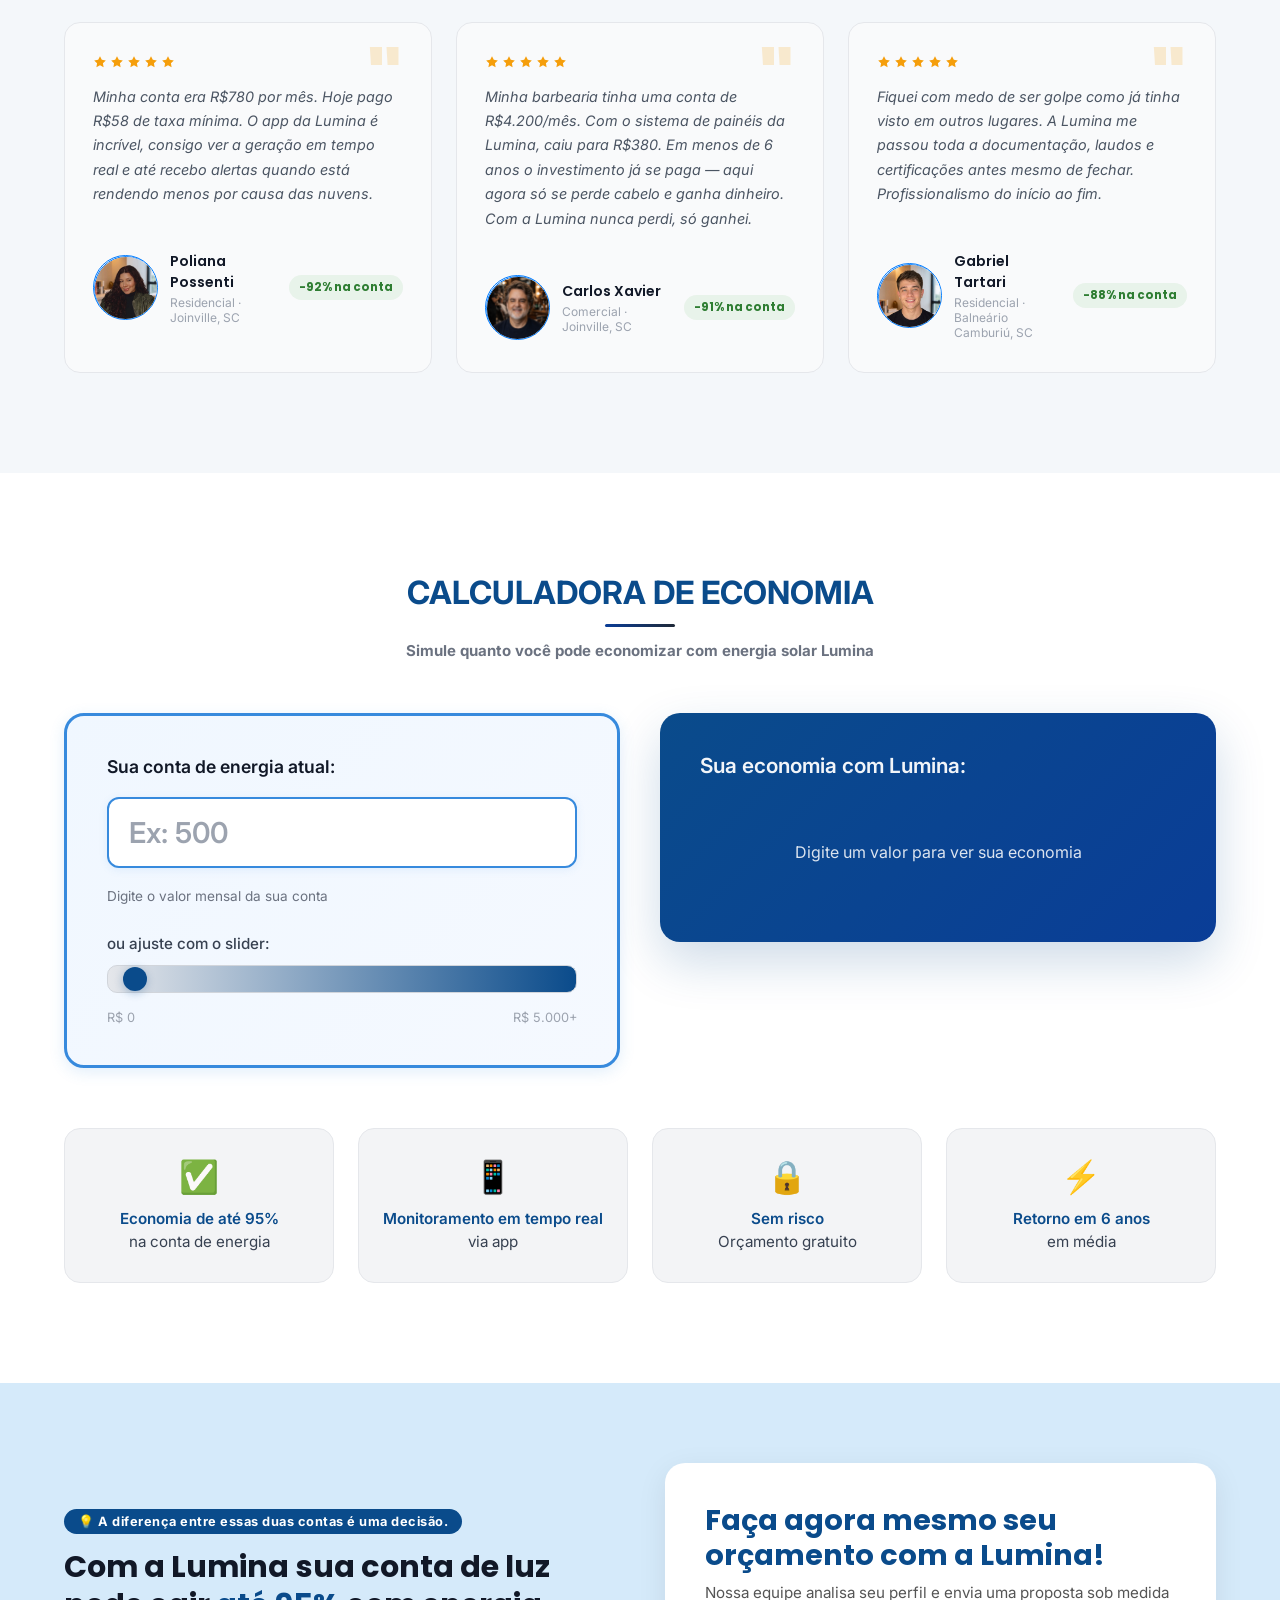
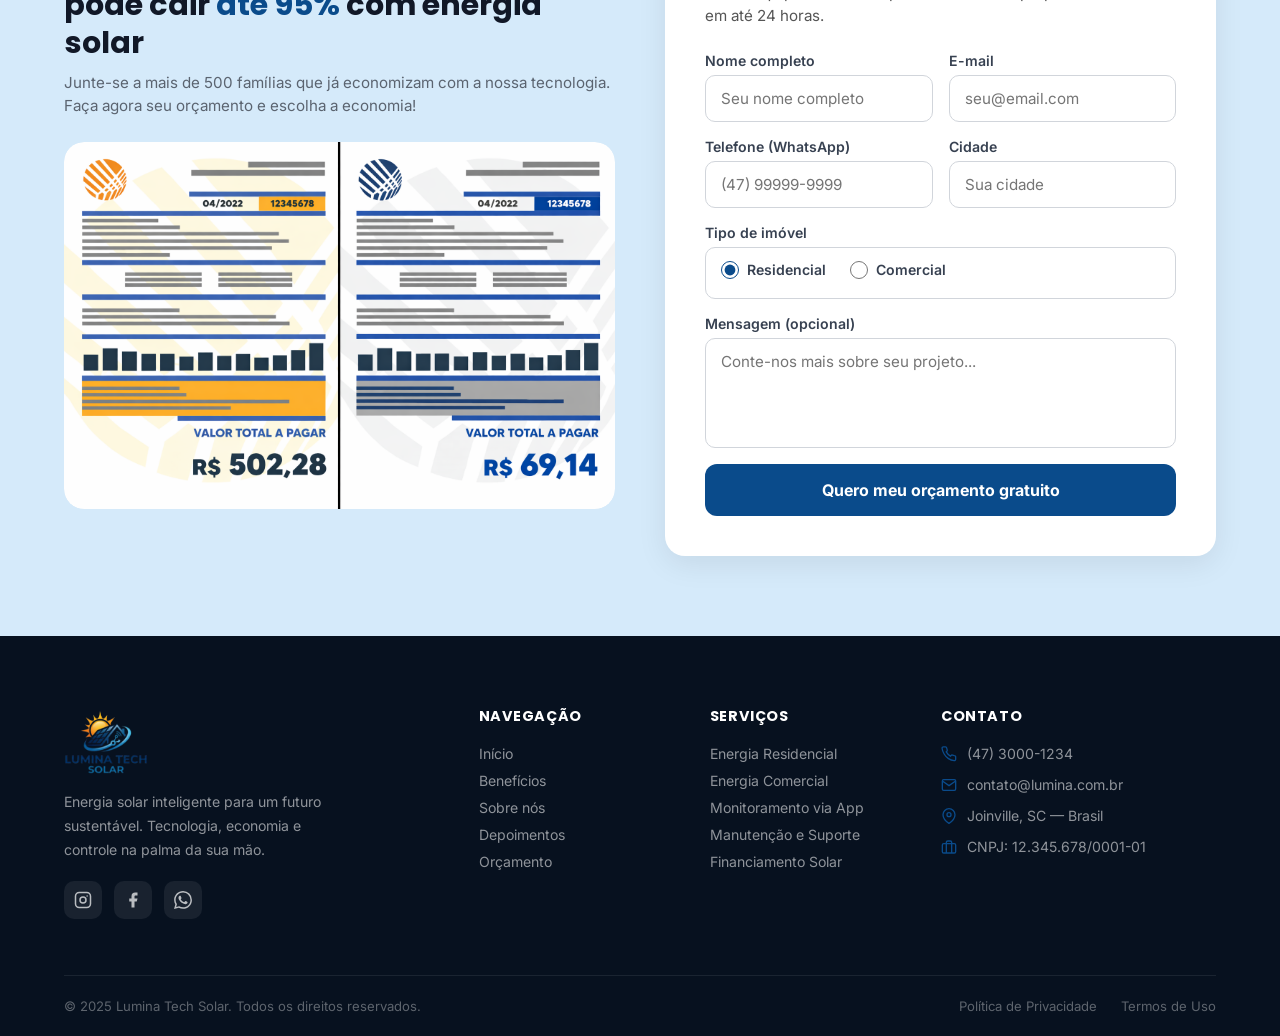
==== commit 64189298: "Arrumando o cabeçario" ====
--- a/src/index.html
+++ b/src/index.html
@@ -27,14 +27,13 @@
           <li><a href="#sobre">Sobre</a></li>
           <li><a href="#depoimentos">Depoimentos</a></li>
           <li><a href="#calculadora">Calculadora</a></li>
-          <li><a href="#orcamento">Orçamento</a></li>
         </ul>
       </nav>
-
+      <div class="nav-buttons">
       <a href="#orcamento" class="btn-nav">Solicitar orçamento</a>
 
       <button id="darkmode">Modo Sustentável</button>
-
+    </div>
     </div>
   </header>
 
--- a/src/style/style.css
+++ b/src/style/style.css
@@ -102,6 +102,12 @@
   justify-content: space-between;
   position: relative;
   height: 72px;
+}
+
+.nav-buttons{
+  display: flex;
+  gap: 20px;
+  align-items: center;
 }
 
 /* Logo esquerda */
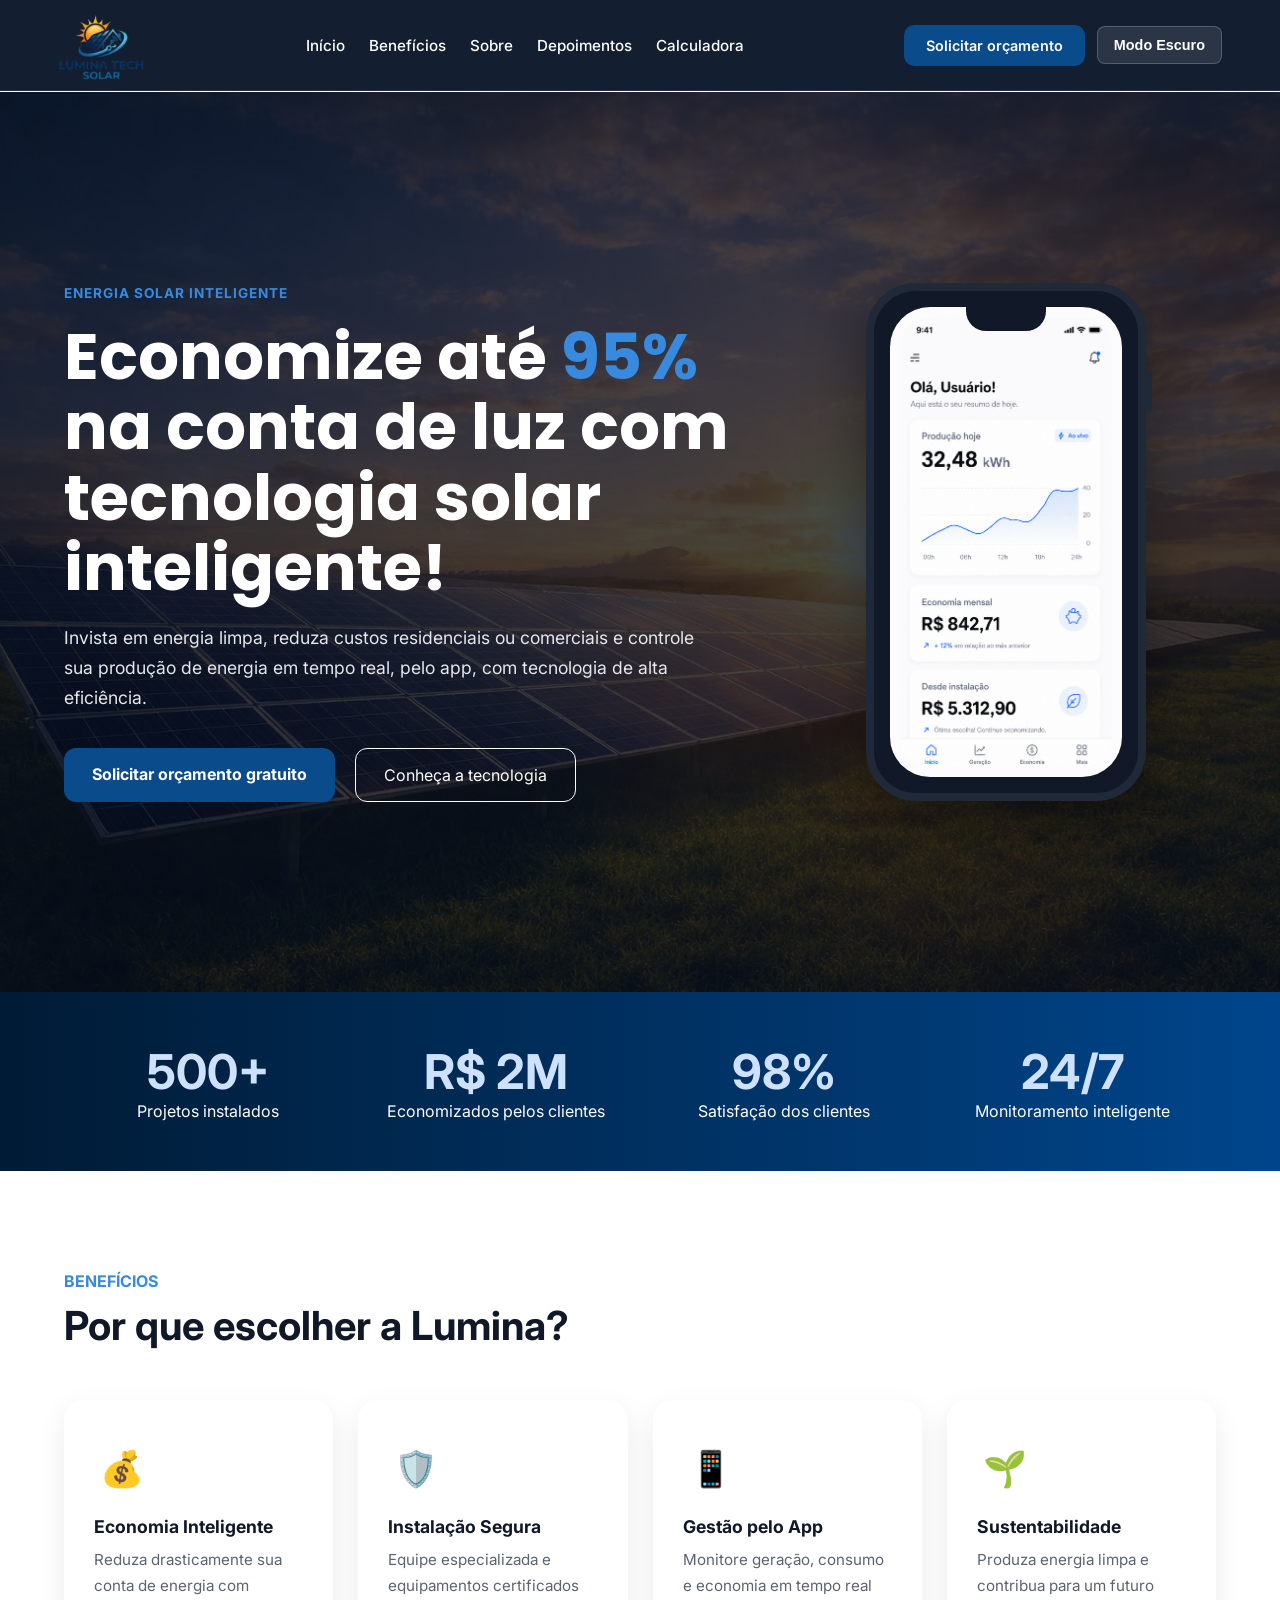
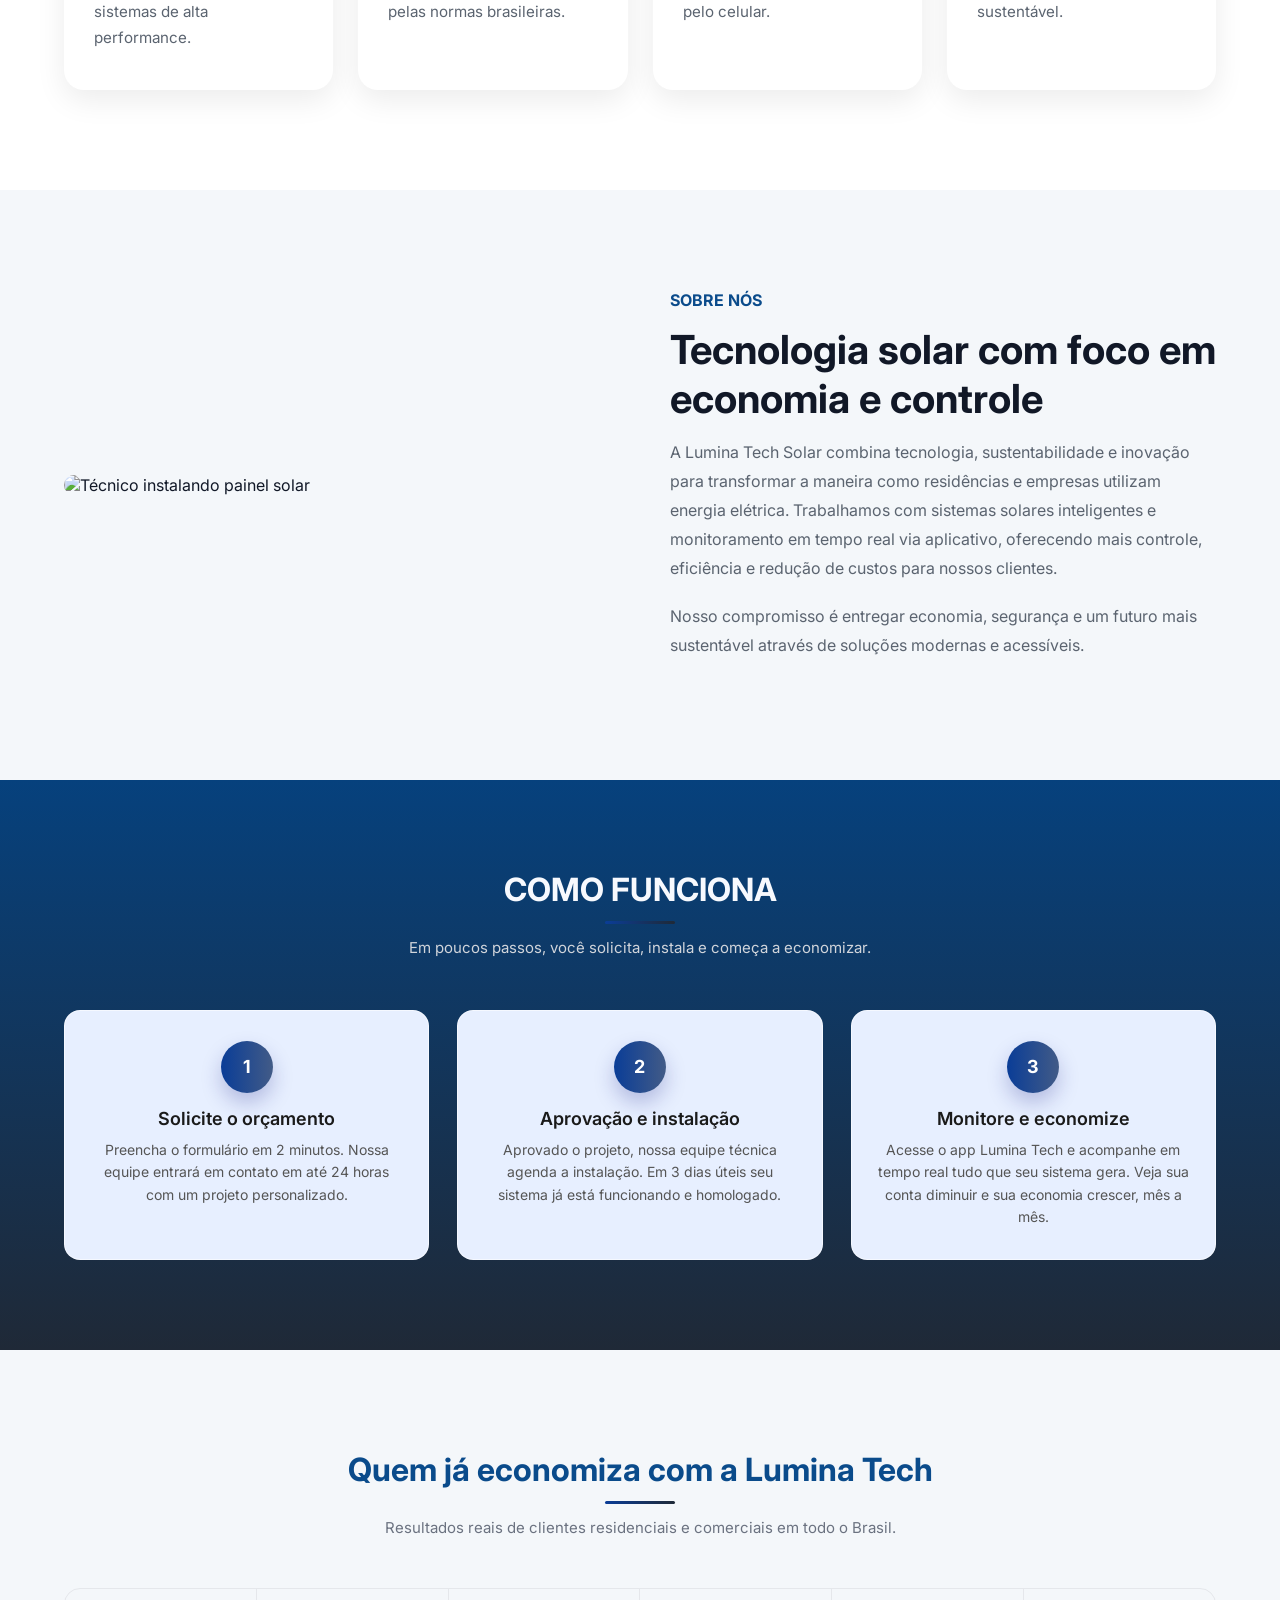
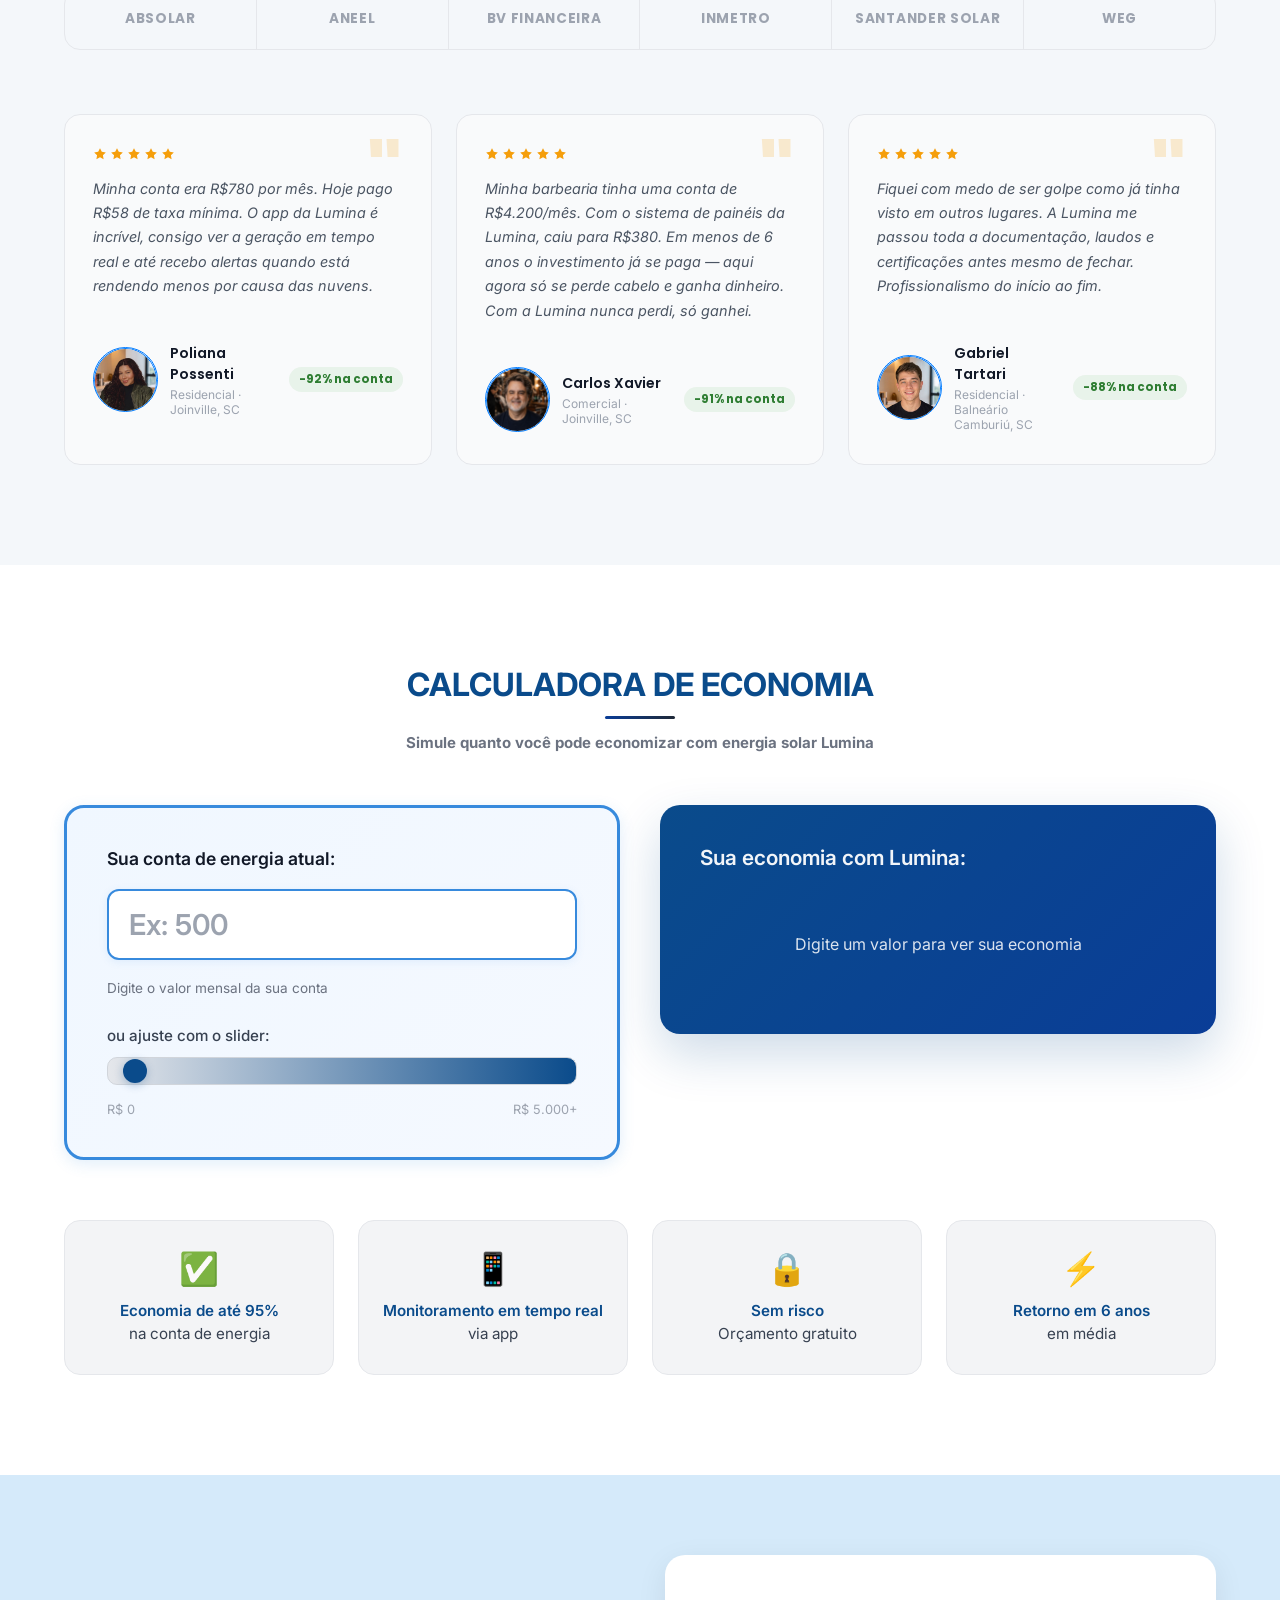
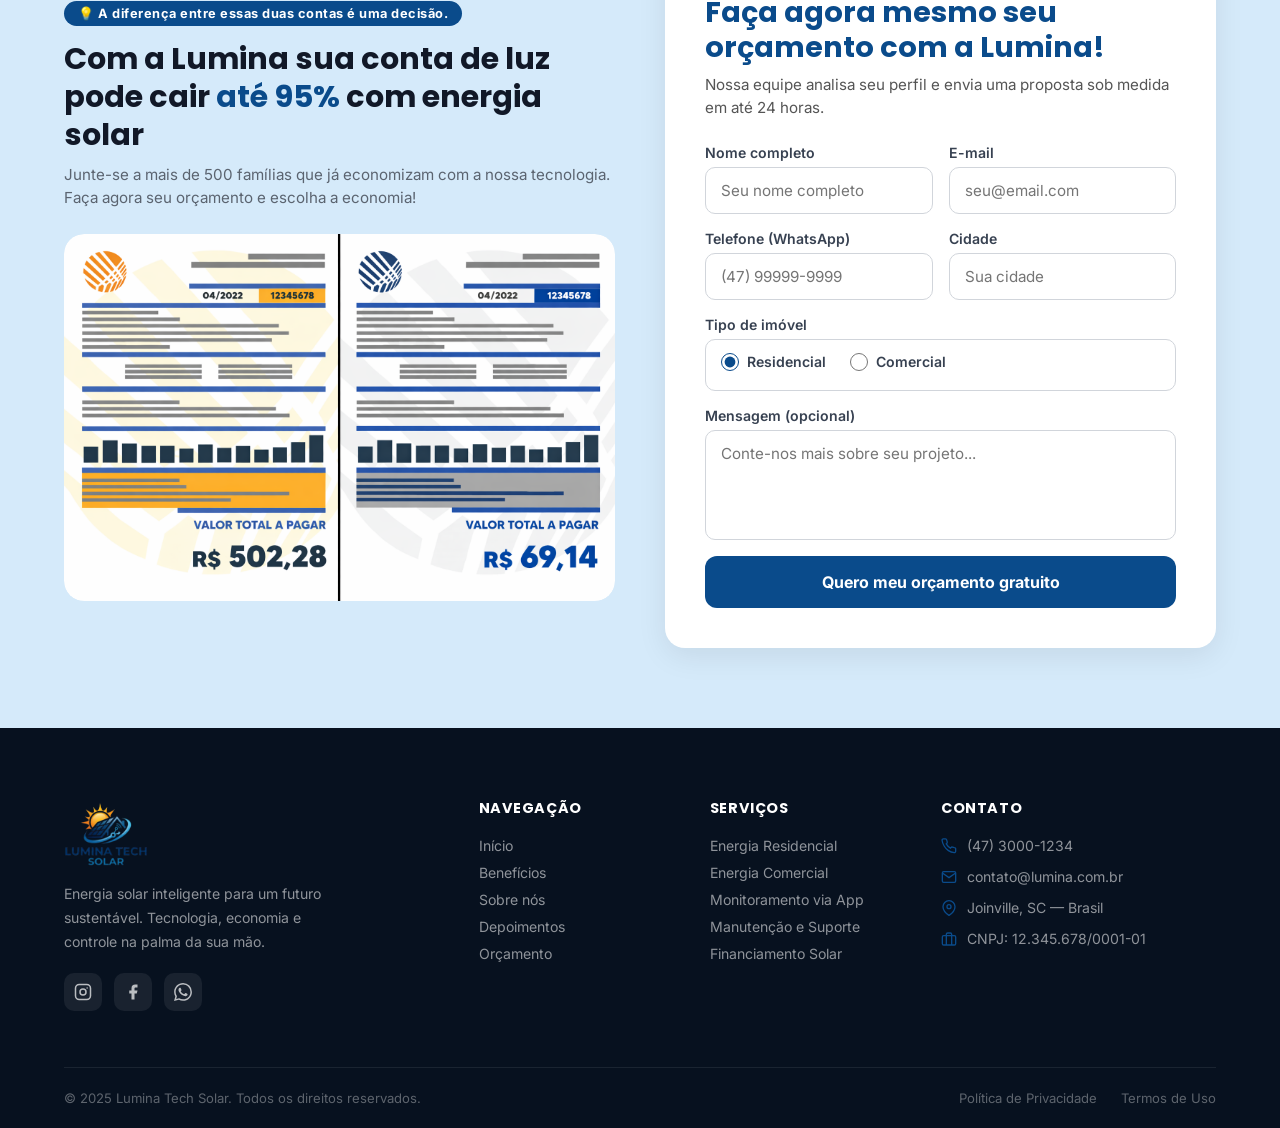
==== commit d7b2e516: "refact: melhorando codigo" ====
--- a/src/index.html
+++ b/src/index.html
@@ -29,10 +29,13 @@
           <li><a href="#calculadora">Calculadora</a></li>
         </ul>
       </nav>
+      <button id="menu-toggle" class="menu-toggle" aria-label="Abrir menu" aria-expanded="false">
+        <span></span>
+      </button>
       <div class="nav-buttons">
       <a href="#orcamento" class="btn-nav">Solicitar orçamento</a>
 
-      <button id="darkmode">Modo Sustentável</button>
+      <button id="darkmode">Modo Escuro</button>
     </div>
     </div>
   </header>
@@ -428,6 +431,6 @@
       </div>
     </div>
   </footer>
- <script src="Javacript/script.js"></script>
+ <script src="script/script.js"></script>
 </body>
 </html>
--- a/src/style/style.css
+++ b/src/style/style.css
@@ -31,6 +31,11 @@
 }
 
 * { margin: 0; padding: 0; box-sizing: border-box; }
+img, svg {
+  max-width: 100%;
+  height: auto;
+  display: block;
+}
 html { scroll-behavior: smooth; }
 body {
   font-family: 'Inter', sans-serif;
@@ -73,41 +78,108 @@
 
 .header {
   position: fixed;
+  top: 0;
   left: 0;
   right: 0;
   z-index: 100;
-  background: rgba(10, 22, 40, 0.55);
-  backdrop-filter: blur(12px);
-  -webkit-backdrop-filter: blur(12px);
-  border-bottom: 1px solid rgba(255, 255, 255, 0.06);
-  height: 85px;
-}
-
-.header-inner {
-  display: flex;
-  align-items: center; 
+  background: rgba(10, 22, 40, 0.96);
+  backdrop-filter: blur(16px);
+  -webkit-backdrop-filter: blur(16px);
+  border-bottom: 1px solid rgba(255, 255, 255, 0.08);
+  padding: 10px 0;
+}
+
+.container.nav {
+  display: flex;
+  align-items: center;
   justify-content: space-between;
-  height: 64px; 
-  padding: 0 32px;
-  max-width: 1120px;
+  flex-wrap: wrap;
+  gap: 16px;
+  width: 100%;
+  max-width: 1200px;
   margin: 0 auto;
+  padding: 0 18px;
+}
+
+body {
+  min-height: 100vh;
+  padding-top: 92px;
 }
 
 #hero {
-  padding-top: 160px;
-}
+  padding-top: 0;
+}
+
 .nav {
   display: flex;
   align-items: center;
   justify-content: space-between;
   position: relative;
-  height: 72px;
-}
-
-.nav-buttons{
-  display: flex;
-  gap: 20px;
-  align-items: center;
+  width: 100%;
+  gap: 16px;
+  flex-wrap: wrap;
+}
+
+.nav-buttons {
+  display: flex;
+  gap: 12px;
+  align-items: center;
+  flex-shrink: 0;
+}
+
+nav {
+  flex: 1 1 320px;
+  min-width: 0;
+  position: relative;
+}
+
+.menu {
+  display: flex;
+  gap: 24px;
+  list-style: none;
+  align-items: center;
+  justify-content: center;
+  margin: 0;
+  padding: 0;
+  flex-wrap: wrap;
+}
+
+.menu-toggle {
+  display: none;
+  appearance: none;
+  border: none;
+  background: rgba(255,255,255,0.08);
+  color: white;
+  width: 44px;
+  height: 44px;
+  border-radius: 14px;
+  cursor: pointer;
+  transition: transform .2s ease, background .2s ease;
+}
+
+.menu-toggle:hover {
+  background: rgba(255,255,255,0.14);
+}
+
+.menu-toggle span,
+.menu-toggle span::before,
+.menu-toggle span::after {
+  content: "";
+  display: block;
+  width: 22px;
+  height: 2px;
+  background: currentColor;
+  border-radius: 999px;
+  position: relative;
+  transition: transform .3s ease;
+}
+
+.menu-toggle span::before {
+  transform: translateY(-7px);
+}
+
+.menu-toggle span::after {
+  transform: translateY(7px);
 }
 
 /* Logo esquerda */
@@ -134,18 +206,6 @@
   height: 70px;
 }
 
-nav {
-  position: absolute;
-  left: 50%;
-  transform: translateX(-50%);
-  z-index: 1;
-}
-
-.menu {
-  display: flex;
-  gap: 32px;
-  list-style: none;
-}
 
 .menu a {
   text-decoration: none;
@@ -829,8 +889,80 @@
   .hero-phone { display: none; }
   .cards, .testimonials-grid, .stats-grid { grid-template-columns: 1fr 1fr; }
   .hero h1 { font-size: 3rem; }
-  .menu { display: none; }
   .footer-top { grid-template-columns: 1fr 1fr; }
+
+  .container.nav {
+    align-items: flex-start;
+    padding: 0 18px;
+  }
+
+  .logo {
+    flex: 0 0 auto;
+  }
+
+  .menu-toggle {
+    display: inline-flex;
+    order: 2;
+    margin-left: auto;
+    align-self: center;
+  }
+
+  nav {
+    order: 3;
+    width: 100%;
+  }
+
+  .menu {
+    display: none;
+    position: static;
+    width: 100%;
+    flex-direction: column;
+    background: rgba(10,22,40,0.98);
+    padding: 0;
+    border-radius: 20px;
+    overflow: hidden;
+    max-height: 0;
+    transition: max-height .3s ease, padding .3s ease;
+  }
+
+  .menu.open {
+    display: flex;
+    max-height: 500px;
+    padding: 16px 20px 20px;
+  }
+
+  .menu a {
+    display: block;
+    padding: 14px 0;
+    border-bottom: 1px solid rgba(255,255,255,0.12);
+    color: white;
+    text-align: center;
+  }
+
+  .menu a:last-child { border-bottom: none; }
+
+  .nav {
+    position: relative;
+    justify-content: space-between;
+    align-items: center;
+    width: 100%;
+    flex-wrap: wrap;
+    gap: 14px;
+  }
+
+  .nav-buttons {
+    order: 4;
+    width: 100%;
+    justify-content: flex-end;
+    gap: 12px;
+    flex-wrap: wrap;
+    margin-top: 10px;
+  }
+
+  .nav-buttons a,
+  .nav-buttons button {
+    white-space: nowrap;
+  }
 }
 
 @media (max-width: 768px) {
@@ -851,31 +983,83 @@
   .partner-item:last-child { border-bottom: none; }
   .form-right { padding: 24px; }
   .form-right h2 { font-size: 1.5rem; }
-}
-@media (max-width: 768px) {
+
+  .testimonial-author {
+    flex-direction: column;
+    align-items: flex-start;
+  }
+
+  .author-saving {
+    margin-left: 0;
+    margin-top: 12px;
+  }
+
+  .partners-bar {
+    flex-wrap: wrap;
+    gap: 12px;
+  }
+
+  .partner-item {
+    flex: 1 1 45%;
+    border-bottom: 1px solid var(--gray-light);
+    border-right: none;
+  }
+
+  .contact-item {
+    align-items: center;
+  }
 
   .header {
     padding: 10px 0;
   }
 
+  .container.nav {
+    align-items: flex-start;
+    padding: 0 16px;
+  }
+
+  .logo img {
+    height: 52px;
+  }
+
+  .menu-toggle {
+    order: 2;
+  }
+
   .nav {
-    height: auto;
+    width: 100%;
     justify-content: space-between;
     align-items: center;
+    gap: 12px;
+    flex-wrap: wrap;
   }
 
   nav {
-    display: none;
-  }
-
-  .logo img {
-    height: 52px;
+    display: block;
+    width: 100%;
+  }
+
+  .nav-buttons {
+    order: 4;
+    display: flex;
+    width: 100%;
+    flex-direction: column;
+    align-items: stretch;
+    justify-content: flex-start;
+    gap: 10px;
+    margin-top: 10px;
+  }
+
+  .nav-buttons a,
+  .nav-buttons button {
+    width: 100%;
+    white-space: normal;
   }
 
   .btn-nav {
-    padding: 10px 16px;
-    font-size: 0.8rem;
-    border-radius: 10px;
+    padding: 12px 16px;
+    font-size: 0.88rem;
+    border-radius: 12px;
   }
 
   .hero {
@@ -912,13 +1096,9 @@
     width: 240px;
   }
 
-}@media (max-width: 768px) {
-
   .hero {
     padding: 120px 0 90px;
   }
-
-}@media (max-width: 768px) {
 
   .about-grid {
     display: flex;
@@ -945,5 +1125,245 @@
   .about-text p {
     order: 4;
   }
-
-}
+}
+
+@media (max-width: 576px) {
+  .container {
+    width: min(96%, 1000px);
+  }
+
+  .container.nav {
+    padding: 0 14px;
+  }
+
+  .menu-toggle {
+    width: 40px;
+    height: 40px;
+  }
+
+  .menu-toggle span,
+  .menu-toggle span::before,
+  .menu-toggle span::after {
+    width: 18px;
+  }
+
+  .nav-buttons {
+    gap: 8px;
+  }
+
+  .hero h1 {
+    font-size: 2.1rem;
+  }
+
+  .hero-buttons {
+    gap: 14px;
+  }
+
+  .btn-primary,
+  .btn-secondary {
+    padding: 12px 18px;
+  }
+
+  .footer-top {
+    gap: 24px;
+  }
+
+  .footer-bottom {
+    gap: 10px;
+  }
+
+  .footer-social {
+    justify-content: center;
+  }
+
+  .contact-item {
+    flex-direction: column;
+    align-items: flex-start;
+  }
+
+  .stats-grid,
+  .cards,
+  .testimonials-grid,
+  .steps-grid,
+  .calculator-benefits {
+    grid-template-columns: 1fr;
+  }
+
+  .partner-item {
+    flex: 1 1 100%;
+    border-right: none;
+  }
+
+  .hero-phone {
+    display: none;
+  }
+}
+
+@media (max-width: 992px) {
+  .header {
+    padding: 10px 0;
+  }
+
+  .container.nav {
+    align-items: center;
+    justify-content: space-between;
+    padding: 0 16px;
+  }
+
+  .logo img {
+    height: 56px;
+  }
+
+  .menu-toggle {
+    display: inline-flex;
+    order: 2;
+    margin-left: auto;
+    z-index: 101;
+  }
+
+  nav {
+    order: 3;
+    width: 100%;
+    position: relative;
+  }
+
+  .menu {
+    display: none;
+    position: relative;
+    width: 100%;
+    max-height: 0;
+    overflow: hidden;
+    flex-direction: column;
+    background: rgba(10,22,40,0.98);
+    border-radius: 18px;
+    padding: 0 16px;
+    transition: max-height .3s ease, padding .3s ease;
+  }
+
+  .menu.open {
+    display: flex;
+    max-height: 800px;
+    padding: 18px 16px 16px;
+  }
+
+  .menu li {
+    width: 100%;
+  }
+
+  .menu a {
+    display: block;
+    width: 100%;
+    padding: 12px 0;
+    border-bottom: 1px solid rgba(255,255,255,0.12);
+    color: white;
+    text-align: center;
+  }
+
+  .menu a:last-child {
+    border-bottom: none;
+  }
+
+  .nav {
+    width: 100%;
+    justify-content: space-between;
+    align-items: center;
+    gap: 12px;
+    flex-wrap: wrap;
+  }
+
+  .nav-buttons {
+    order: 4;
+    display: flex;
+    width: 100%;
+    flex-direction: column;
+    align-items: stretch;
+    gap: 10px;
+    margin-top: 10px;
+  }
+
+  .nav-buttons a,
+  .nav-buttons button {
+    width: 100%;
+    white-space: normal;
+  }
+
+  .btn-nav,
+  .btn-form {
+    padding: 12px 16px;
+  }
+
+  .stats-grid,
+  .cards,
+  .testimonials-grid,
+  .steps-grid,
+  .calculator-grid,
+  .form-grid,
+  .footer-top {
+    grid-template-columns: 1fr;
+  }
+
+  .hero-phone {
+    display: none;
+  }
+}
+
+@media (max-width: 768px) {
+  .hero-content {
+    grid-template-columns: 1fr;
+    gap: 24px;
+  }
+
+  .hero h1 {
+    font-size: 2.3rem;
+  }
+
+  .hero p {
+    font-size: 1rem;
+  }
+
+  .hero-buttons {
+    flex-direction: column;
+    gap: 14px;
+  }
+
+  .about-grid {
+    display: grid;
+    grid-template-columns: 1fr;
+    gap: 24px;
+  }
+
+  .form-row {
+    grid-template-columns: 1fr;
+  }
+
+  .footer-bottom {
+    flex-direction: column;
+    align-items: center;
+    gap: 10px;
+  }
+
+  .footer-links,
+  .footer-contact {
+    width: 100%;
+  }
+
+  .footer-top {
+    gap: 30px;
+  }
+
+  .partners-bar {
+    flex-direction: column;
+    align-items: stretch;
+  }
+
+  .partner-item {
+    flex: 1 1 100%;
+    border-right: none;
+    border-bottom: 1px solid var(--gray-light);
+  }
+
+  .contact-item {
+    flex-direction: column;
+    align-items: flex-start;
+  }
+}
--- a/src/style/darkmode.css
+++ b/src/style/darkmode.css
@@ -28,6 +28,21 @@
   border-bottom: 1px solid rgba(255, 255, 255, 0.08);
 }
 
+html.dark-mode .menu-toggle {
+  background: rgba(255, 255, 255, 0.12);
+  color: white;
+}
+
+html.dark-mode .menu-toggle:hover {
+  background: rgba(255, 255, 255, 0.18);
+}
+
+html.dark-mode .menu-toggle span,
+html.dark-mode .menu-toggle span::before,
+html.dark-mode .menu-toggle span::after {
+  background: currentColor;
+}
+
 html.dark-mode .menu a {
   color: var(--text);
   transition: color 0.2s ease;
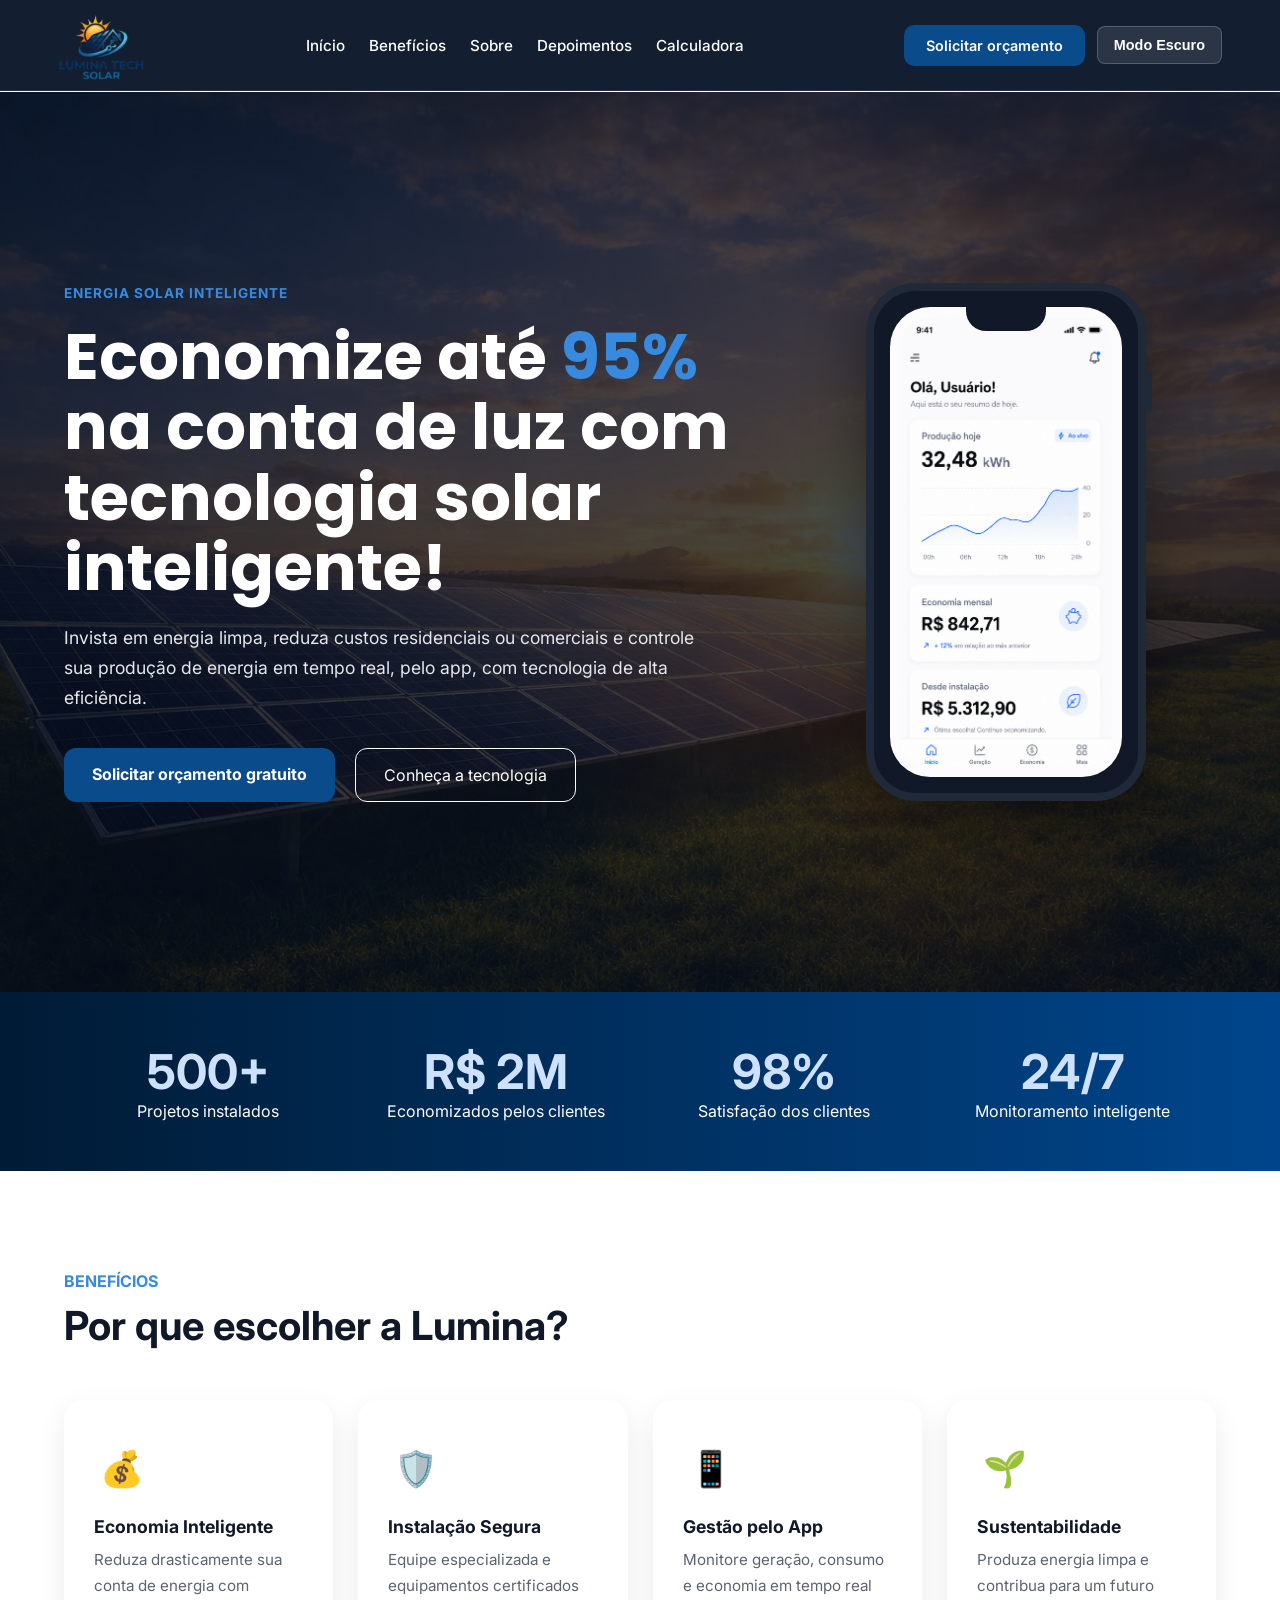
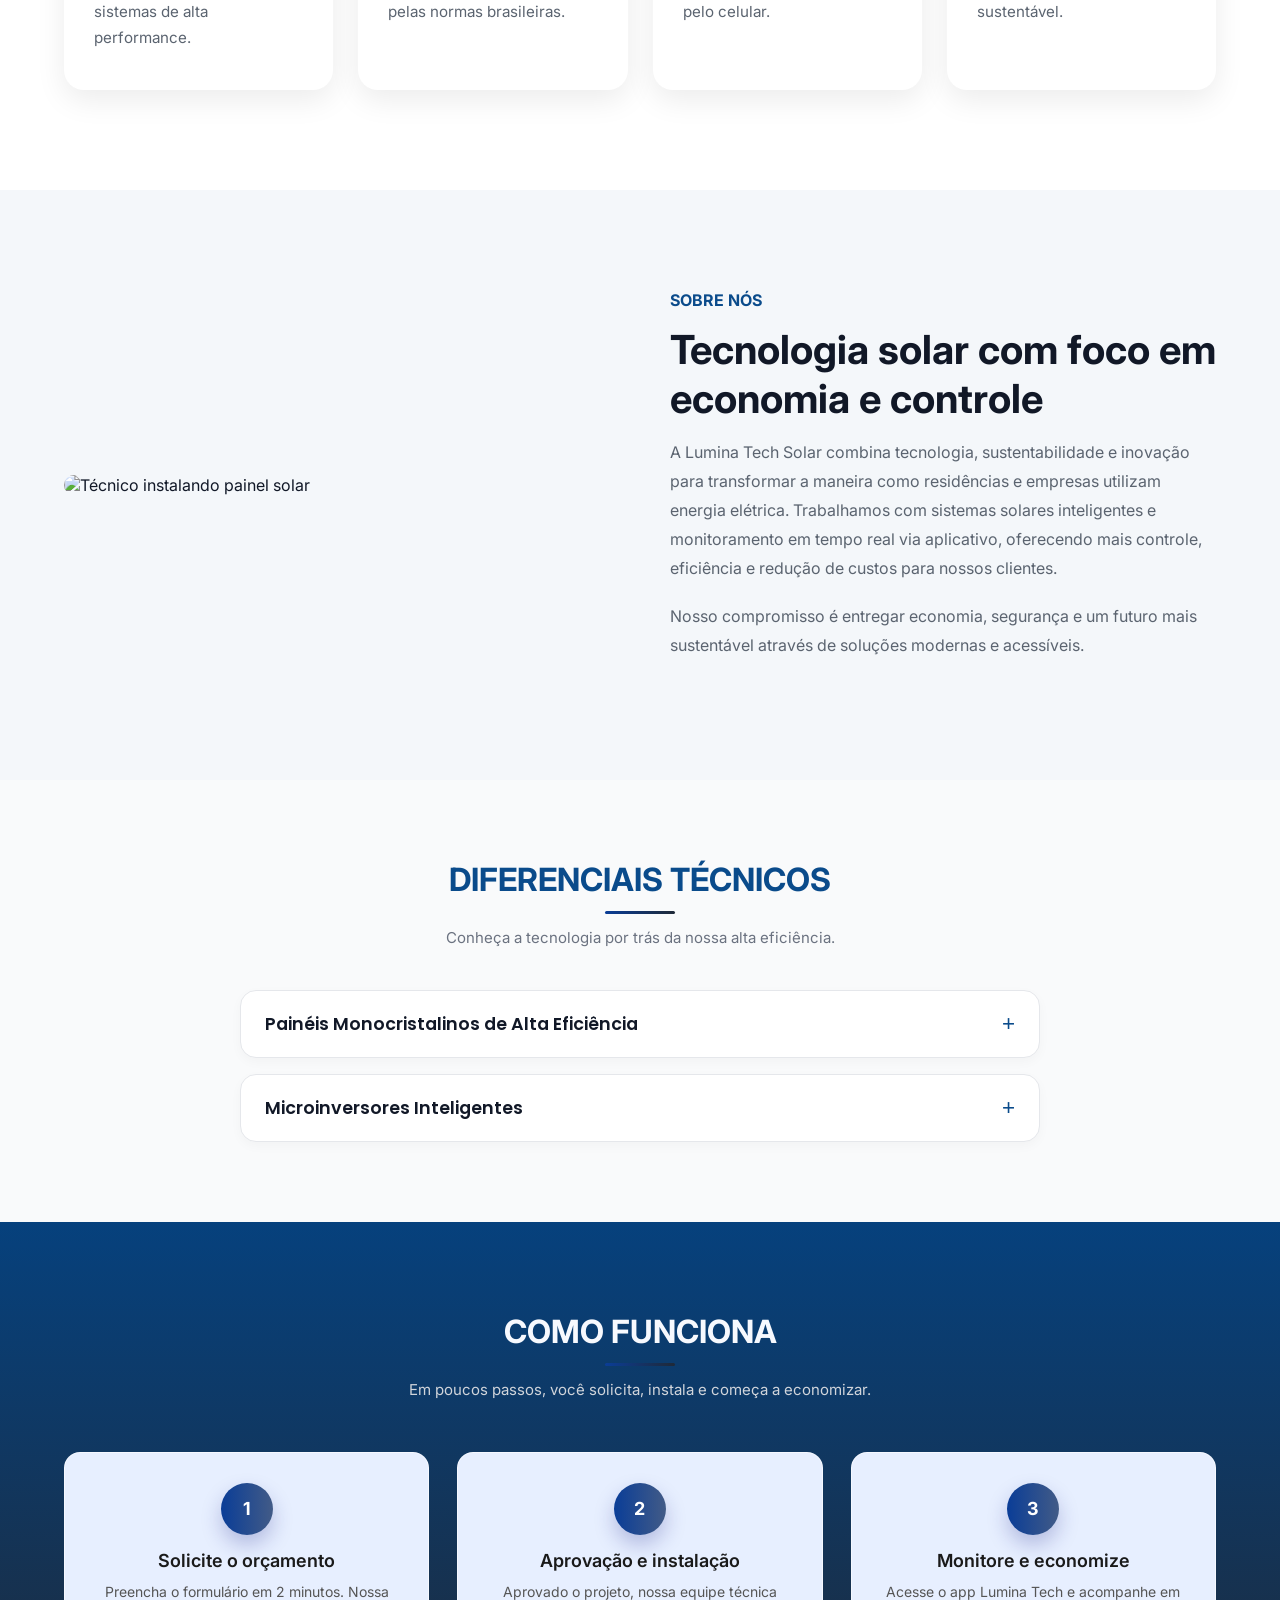
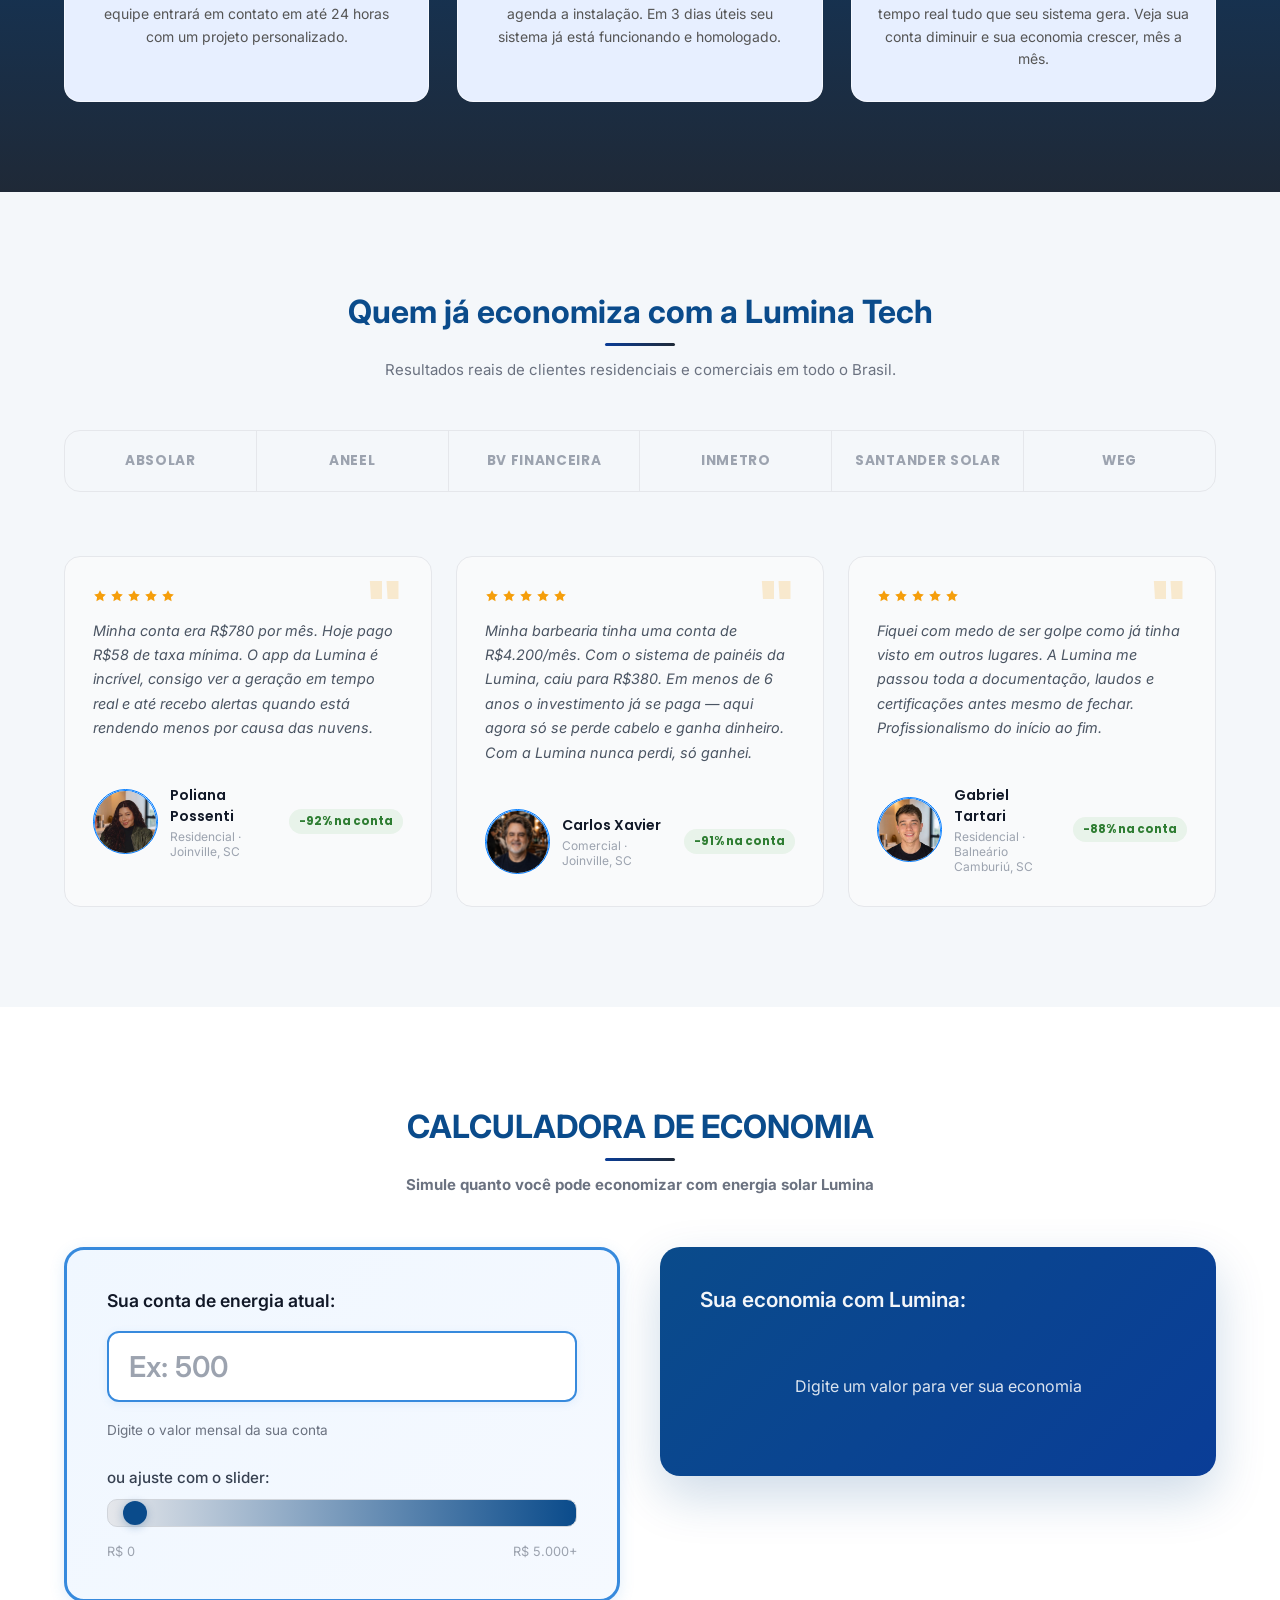
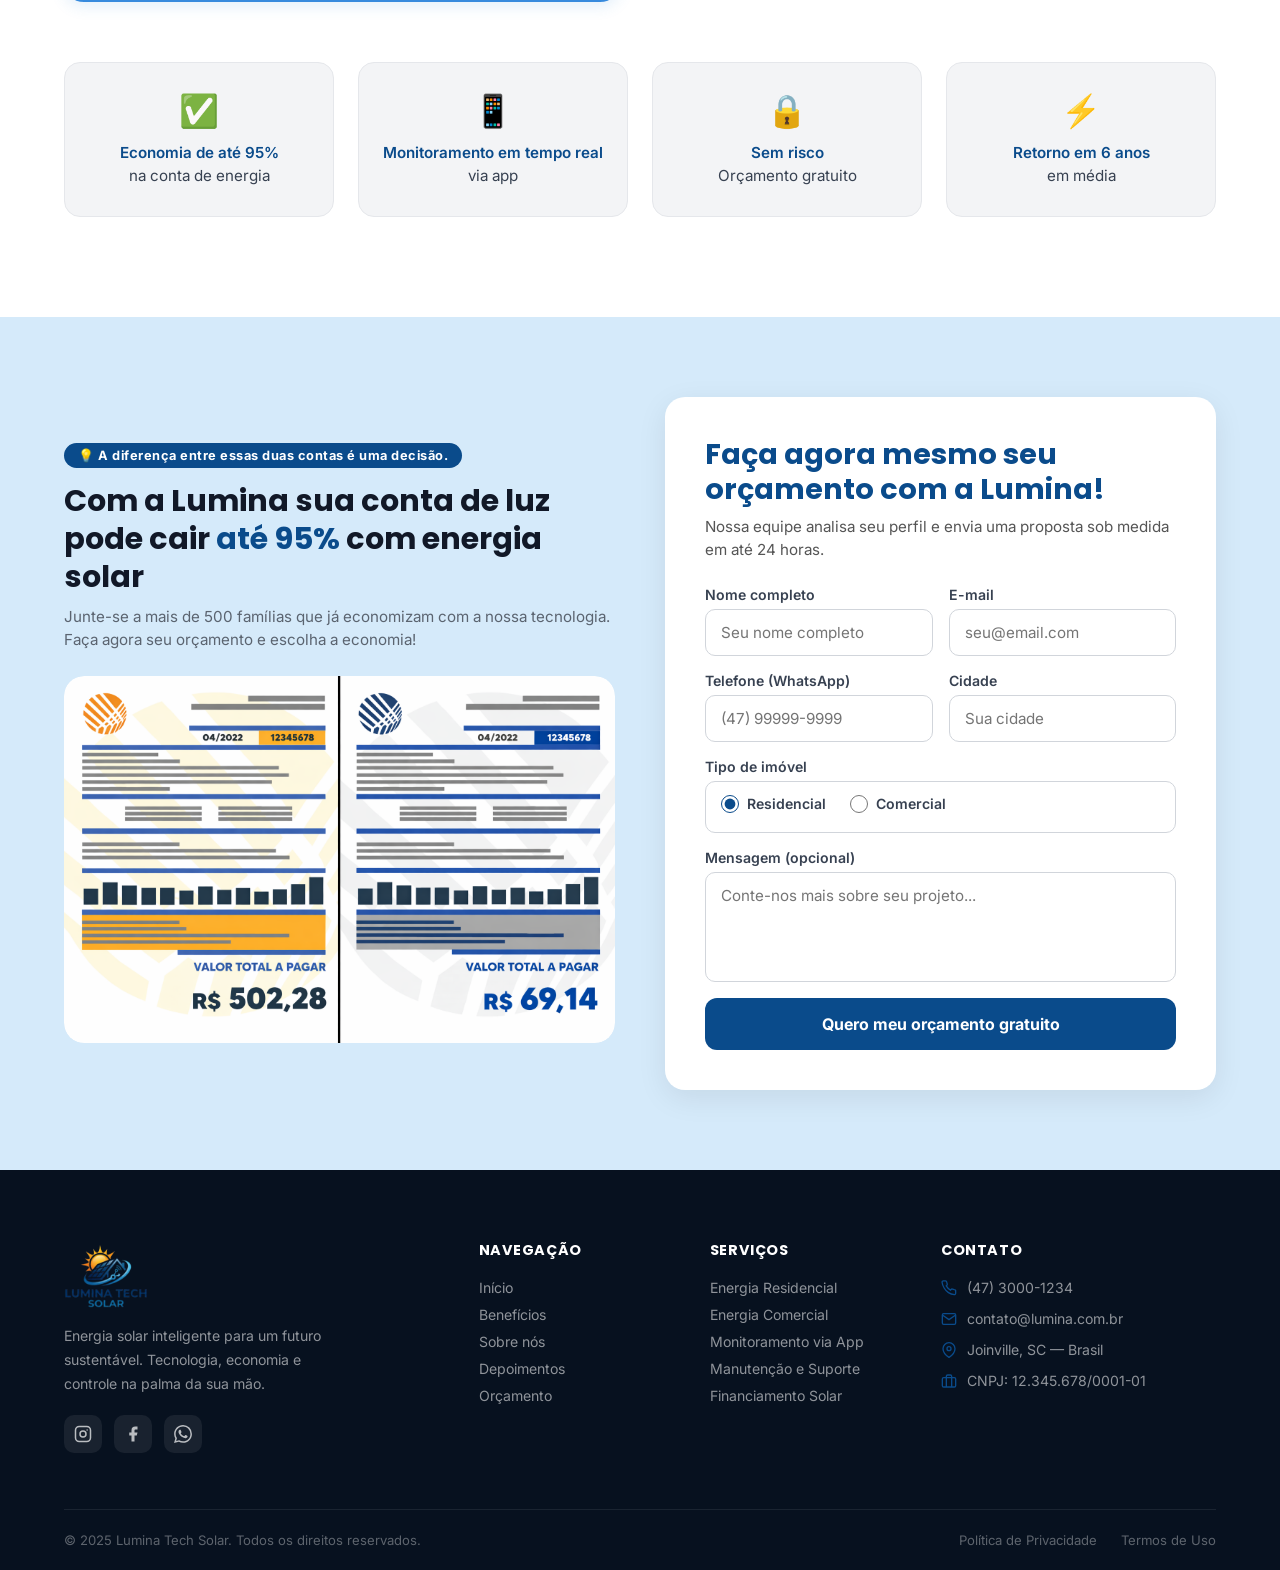
==== commit a80fa070: "Acordeao_final" ====
--- a/src/index.html
+++ b/src/index.html
@@ -122,6 +122,43 @@
       </div>
     </div>
   </section>
+
+  <section class="tech-differentials" id="diferenciais">
+  <div class="container">
+    <div class="section-header">
+      <h2 class="section-title">DIFERENCIAIS TÉCNICOS</h2>
+      <p class="section-subtitle">Conheça a tecnologia por trás da nossa alta eficiência.</p>
+    </div>
+    
+    <div class="accordion">
+      
+      <div class="accordion-item">
+        <button class="accordion-btn" type="button">
+          <span>Painéis Monocristalinos de Alta Eficiência</span>
+          <span class="accordion-icon">+</span>
+        </button>
+        <div class="accordion-content">
+          <div class="accordion-inner">
+            <p>Utilizamos células de silício puro que garantem maior geração de energia por metro quadrado, funcionando perfeitamente mesmo em dias nublados.</p>
+          </div>
+        </div>
+      </div>
+
+      <div class="accordion-item">
+        <button class="accordion-btn" type="button">
+          <span>Microinversores Inteligentes</span>
+          <span class="accordion-icon">+</span>
+        </button>
+        <div class="accordion-content">
+          <div class="accordion-inner">
+            <p>Diferente dos inversores tradicionais, os microinversores trabalham de forma individual por painel, evitando que a sombra em um módulo afete todo o sistema.</p>
+          </div>
+        </div>
+      </div>
+
+    </div>
+    </div>
+</section>
 
   <section id="como-funciona" aria-labelledby="como-funciona-title">
     <div class="container">
--- a/src/style/style.css
+++ b/src/style/style.css
@@ -1367,3 +1367,100 @@
     align-items: flex-start;
   }
 }
+
+/* ==========================================================================
+   US04 VISITANTE - ESTILIZAÇÃO DO ACORDEÃO DE DIFERENCIAIS TÉCNICOS
+   ========================================================================== */
+.accordion {
+  max-width: 800px;
+  margin: 40px auto 0;
+  display: flex;
+  flex-direction: column;
+  gap: 16px;
+}
+
+.accordion-item {
+  background: var(--white);
+  border: 1px solid var(--gray-light);
+  border-radius: var(--radius-lg);
+  box-shadow: 0 4px 12px rgba(0, 0, 0, 0.03);
+  overflow: hidden;
+  transition: border-color var(--transition), box-shadow var(--transition);
+}
+
+.accordion-item:hover {
+  border-color: var(--primary);
+  box-shadow: var(--shadow);
+}
+
+.accordion-btn {
+  width: 100%;
+  display: flex;
+  justify-content: space-between;
+  align-items: center;
+  padding: 20px 24px;
+  background: none;
+  border: none;
+  font-family: var(--font-display);
+  font-size: 1.1rem;
+  font-weight: 600;
+  color: var(--blue-deep);
+  text-align: left;
+  cursor: pointer;
+  transition: color var(--transition);
+}
+
+.accordion-btn:hover {
+  color: var(--primary);
+}
+
+.accordion-icon {
+  font-size: 1.4rem;
+  font-weight: 400;
+  color: var(--primary);
+  transition: transform var(--transition);
+}
+
+/* Controle dinâmico da animação de abertura via Max-Height */
+.accordion-content {
+  max-height: 0;
+  overflow: hidden;
+  transition: max-height var(--transition);
+}
+
+.accordion-inner {
+  padding: 0 24px 24px 24px;
+  font-size: 0.98rem;
+  line-height: 1.6;
+  color: var(--text);
+}
+
+/* Modificadores de estado ativo */
+.accordion-item.active {
+  border-color: var(--primary);
+}
+
+.accordion-item.active .accordion-icon {
+  transform: rotate(45deg); /* Transforma o "+" em um "x" de fechar de forma suave */
+}
+
+/* Suporte automático ao Dark Mode nativo do projeto via variáveis CSS */
+html.dark-mode .accordion-item {
+  background: var(--light);
+  border-color: var(--gray-light);
+  box-shadow: none;
+}
+
+html.dark-mode .accordion-btn {
+  color: var(--white);
+}
+
+html.dark-mode .accordion-inner {
+  color: var(--gray-text);
+}
+
+.tech-differentials {
+  padding-top: 80px;
+  padding-bottom: 80px;
+  background: var(--off-white);
+}
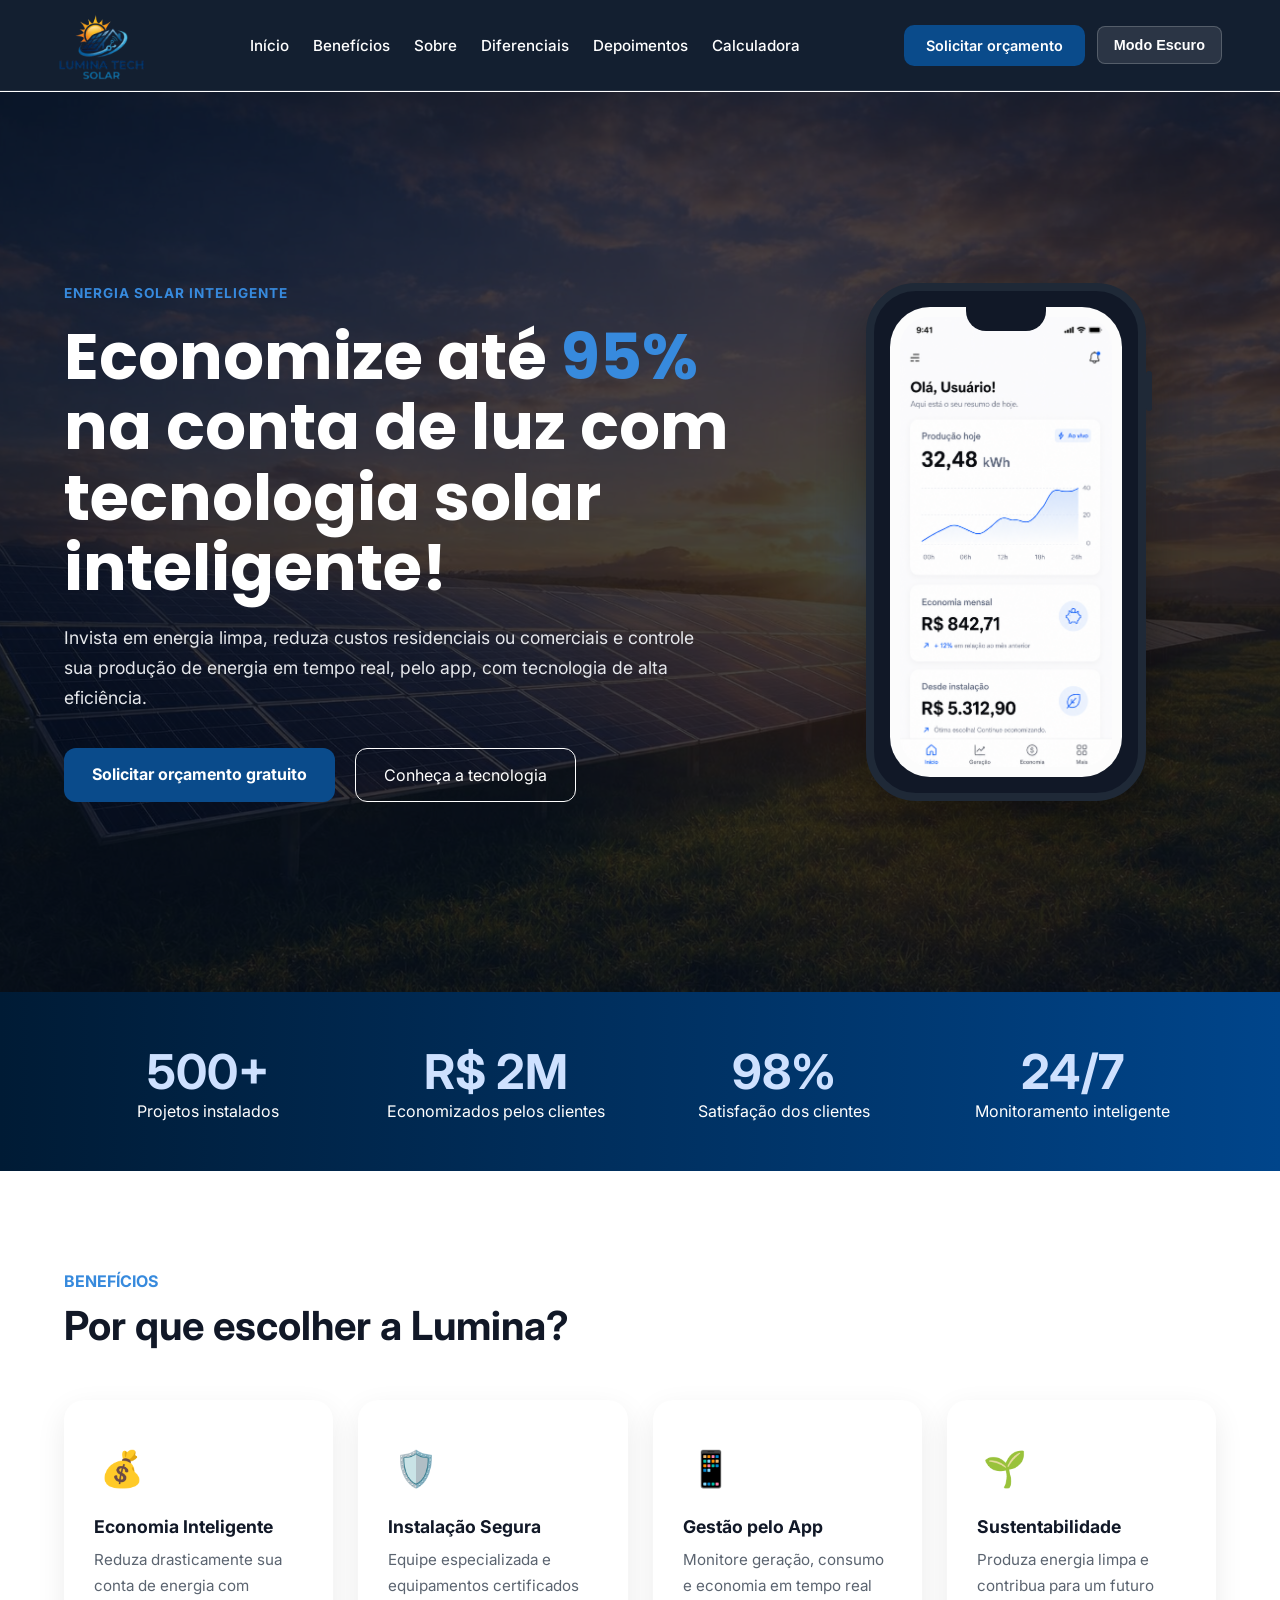
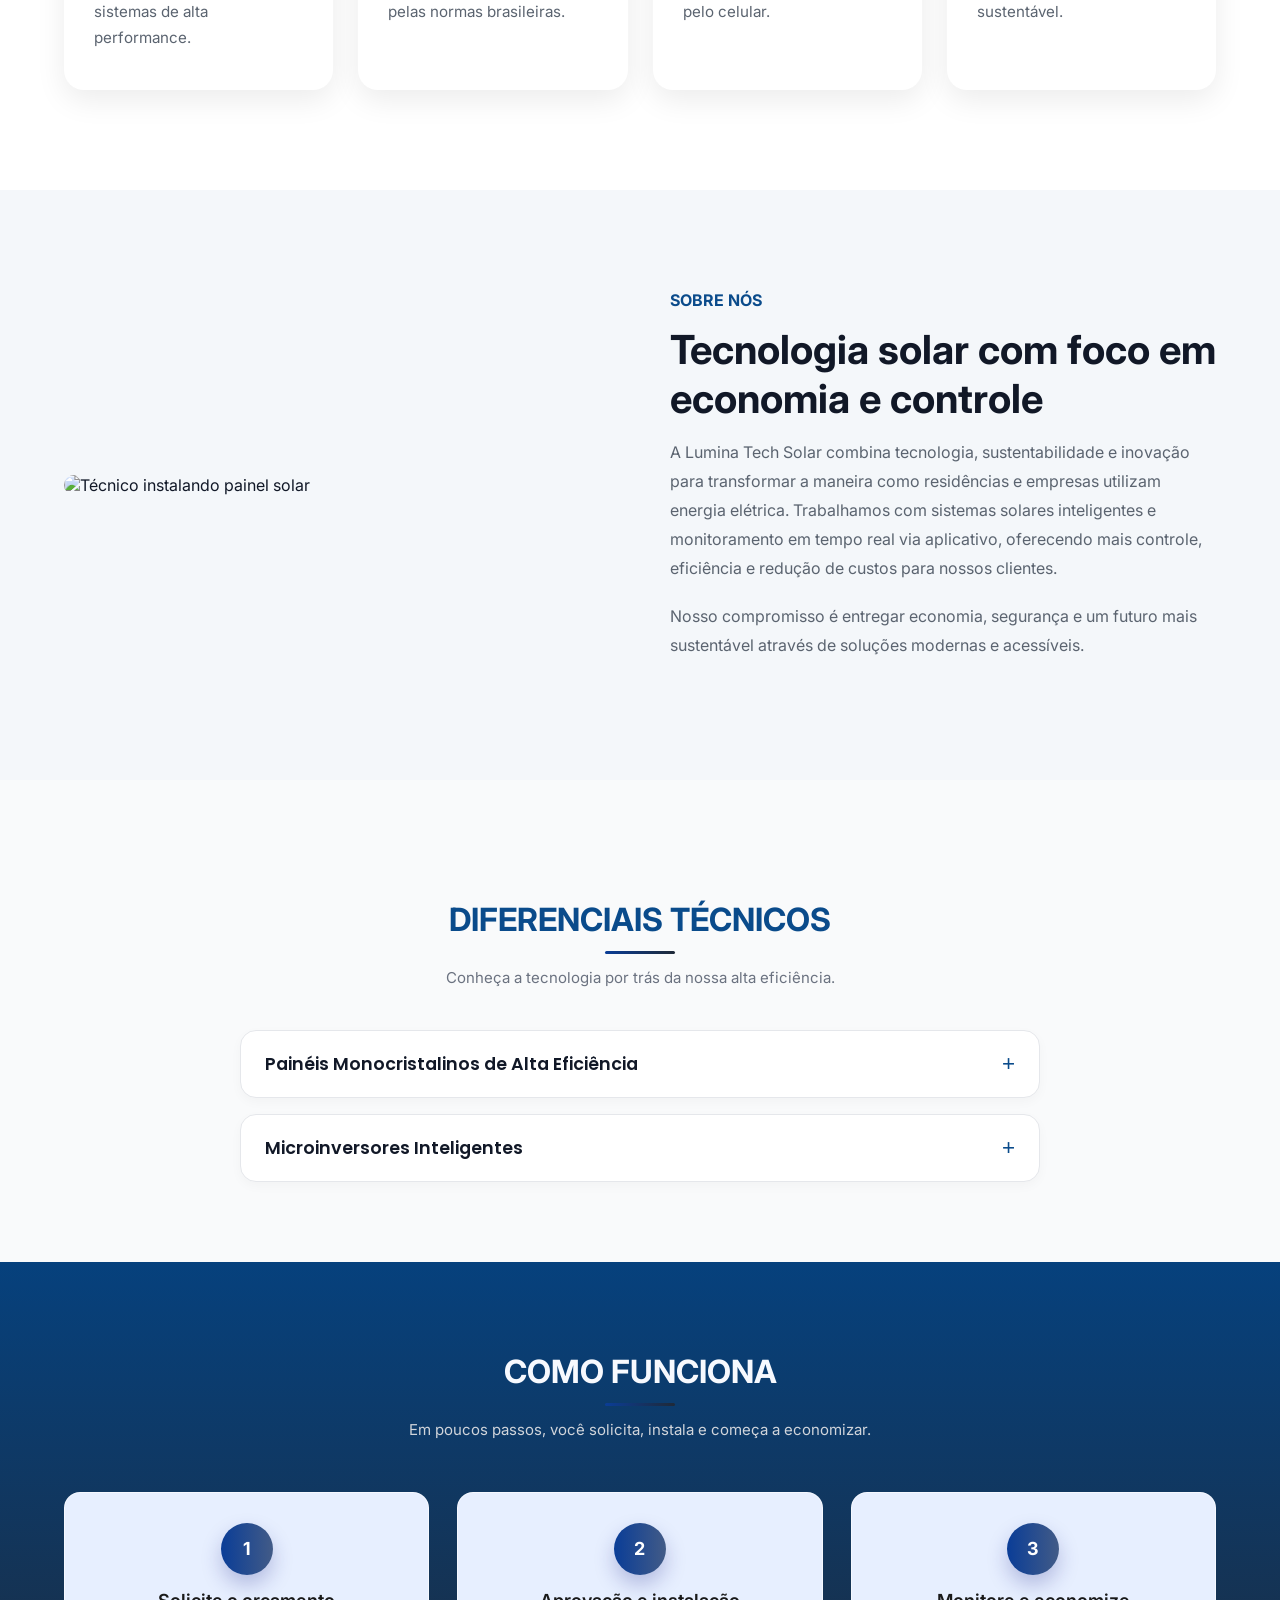
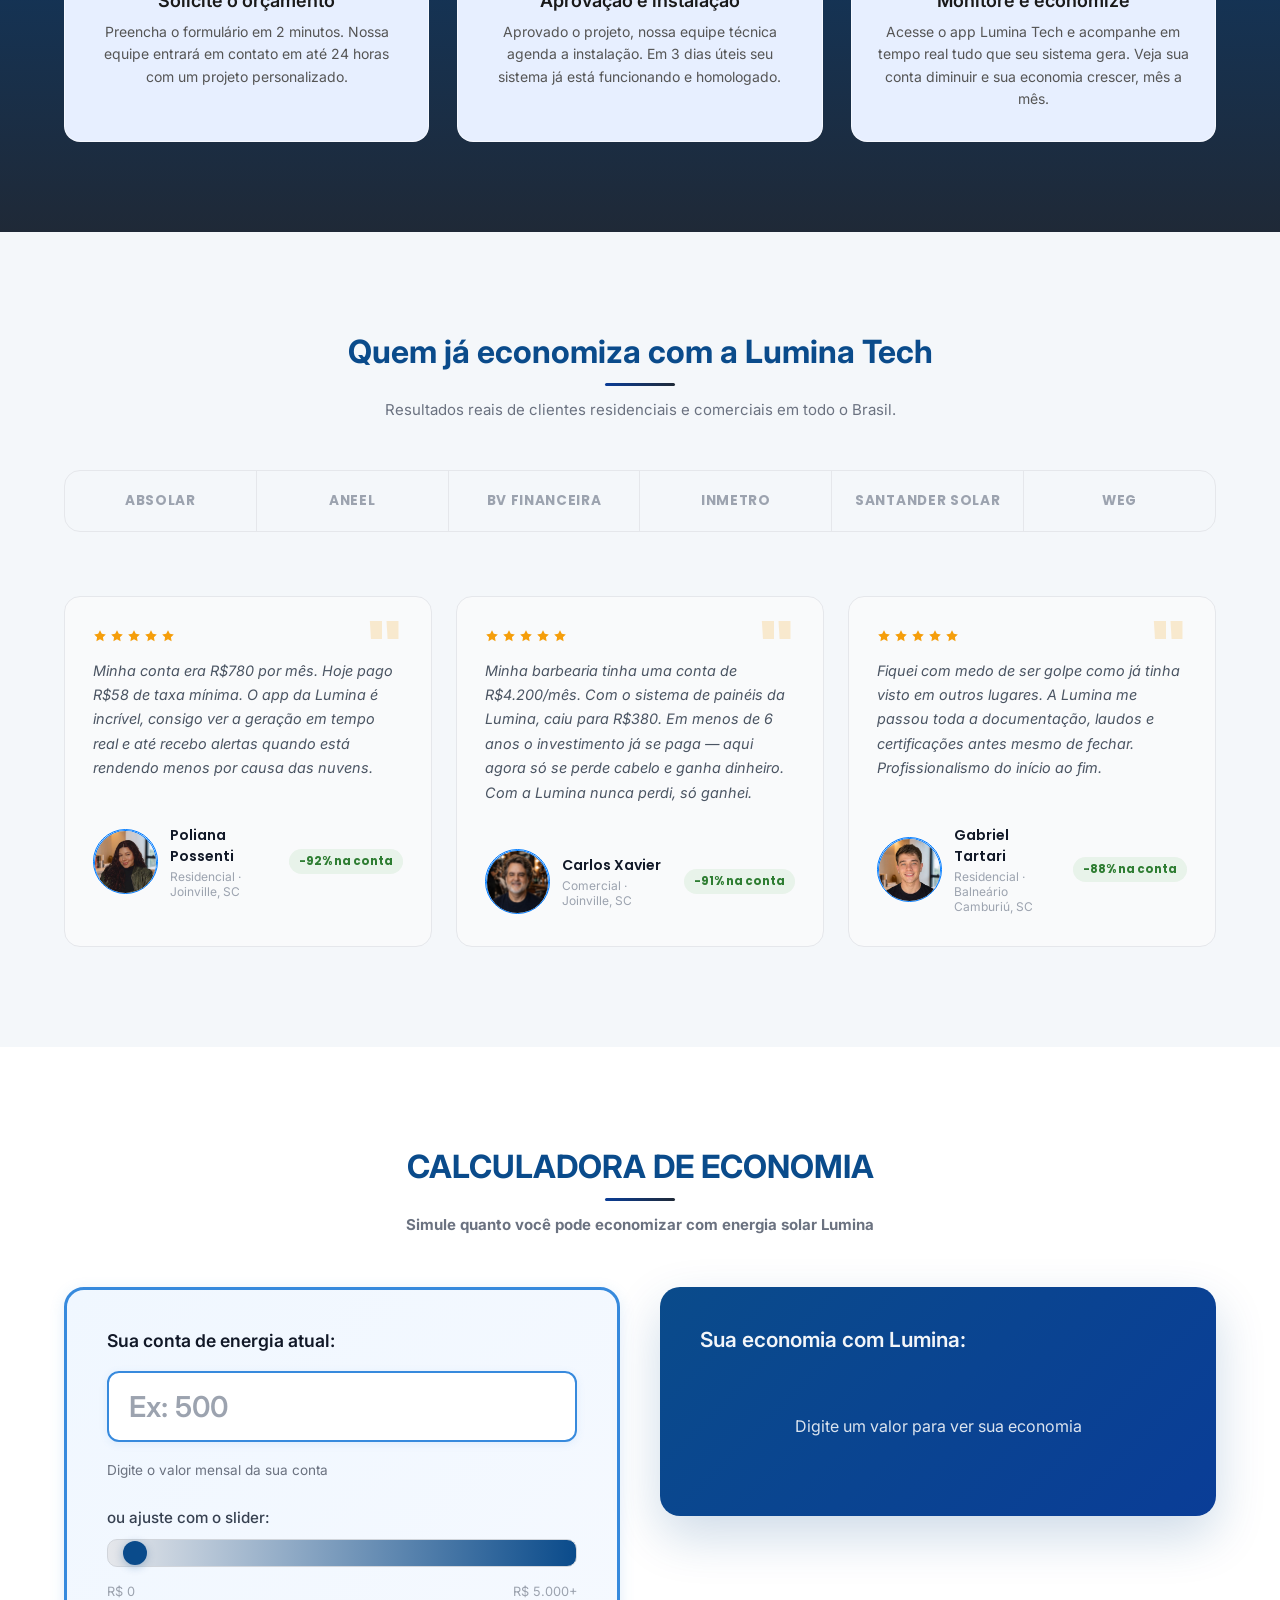
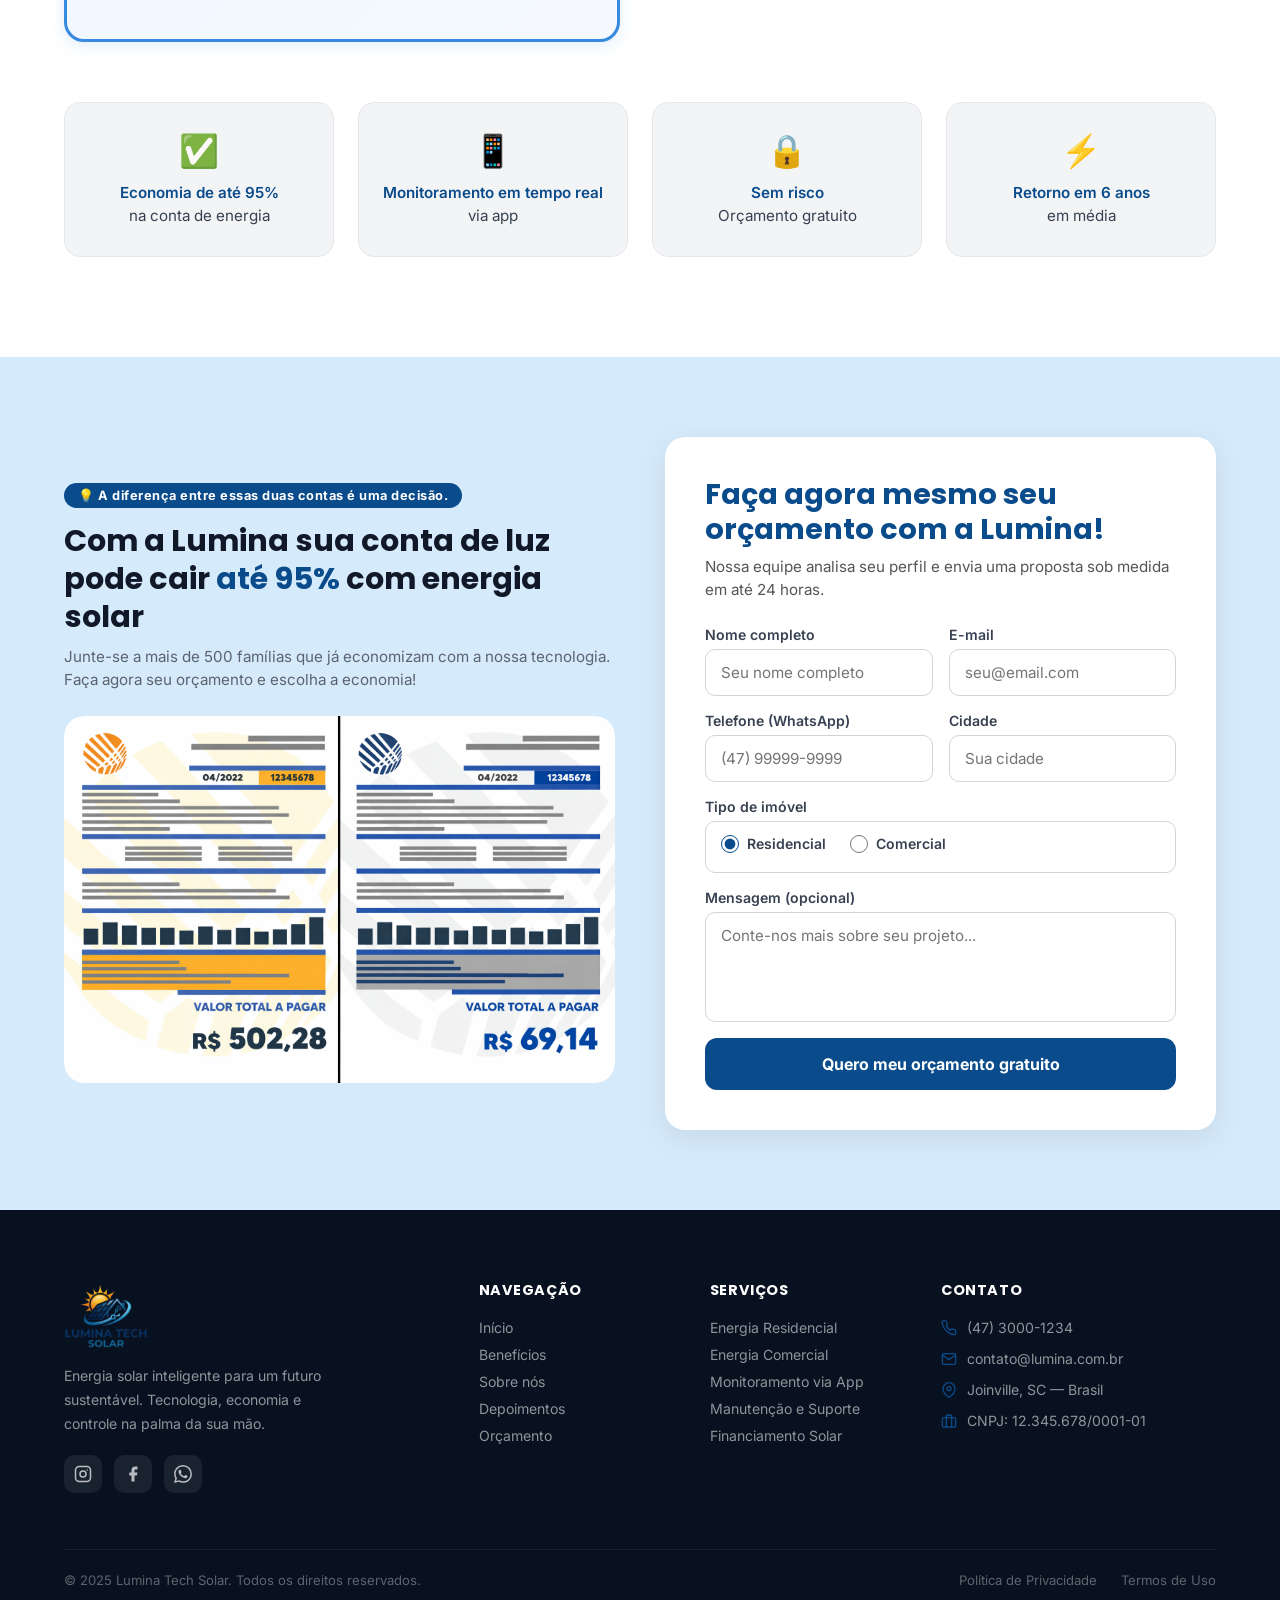
==== commit 86c5dc5c: "Adicionando_link" ====
--- a/src/index.html
+++ b/src/index.html
@@ -25,6 +25,7 @@
           <li><a href="#inicio">Início</a></li>
           <li><a href="#beneficios">Benefícios</a></li>
           <li><a href="#sobre">Sobre</a></li>
+          <li><a href="#diferenciais">Diferenciais</a></li>
           <li><a href="#depoimentos">Depoimentos</a></li>
           <li><a href="#calculadora">Calculadora</a></li>
         </ul>
--- a/src/style/style.css
+++ b/src/style/style.css
@@ -1460,7 +1460,7 @@
 }
 
 .tech-differentials {
-  padding-top: 80px;
+  padding-top: 120px;
   padding-bottom: 80px;
   background: var(--off-white);
 }
